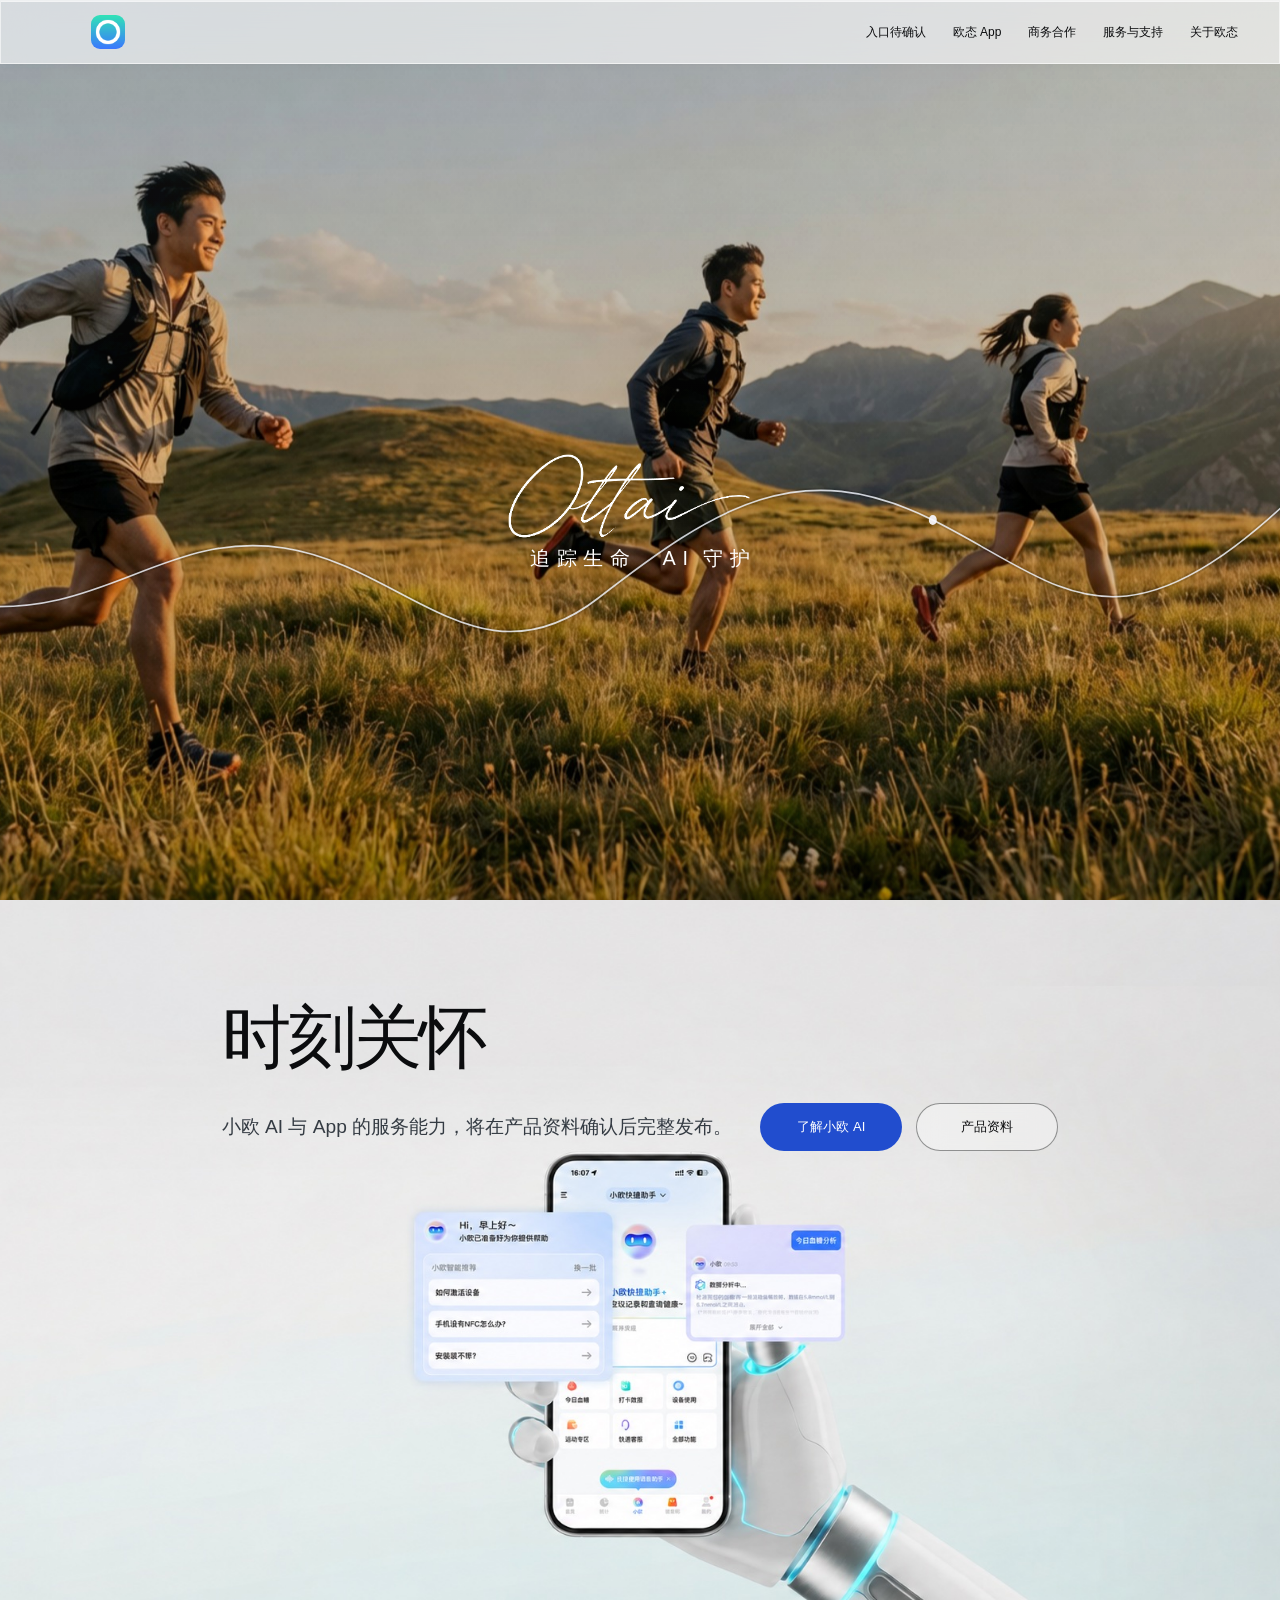
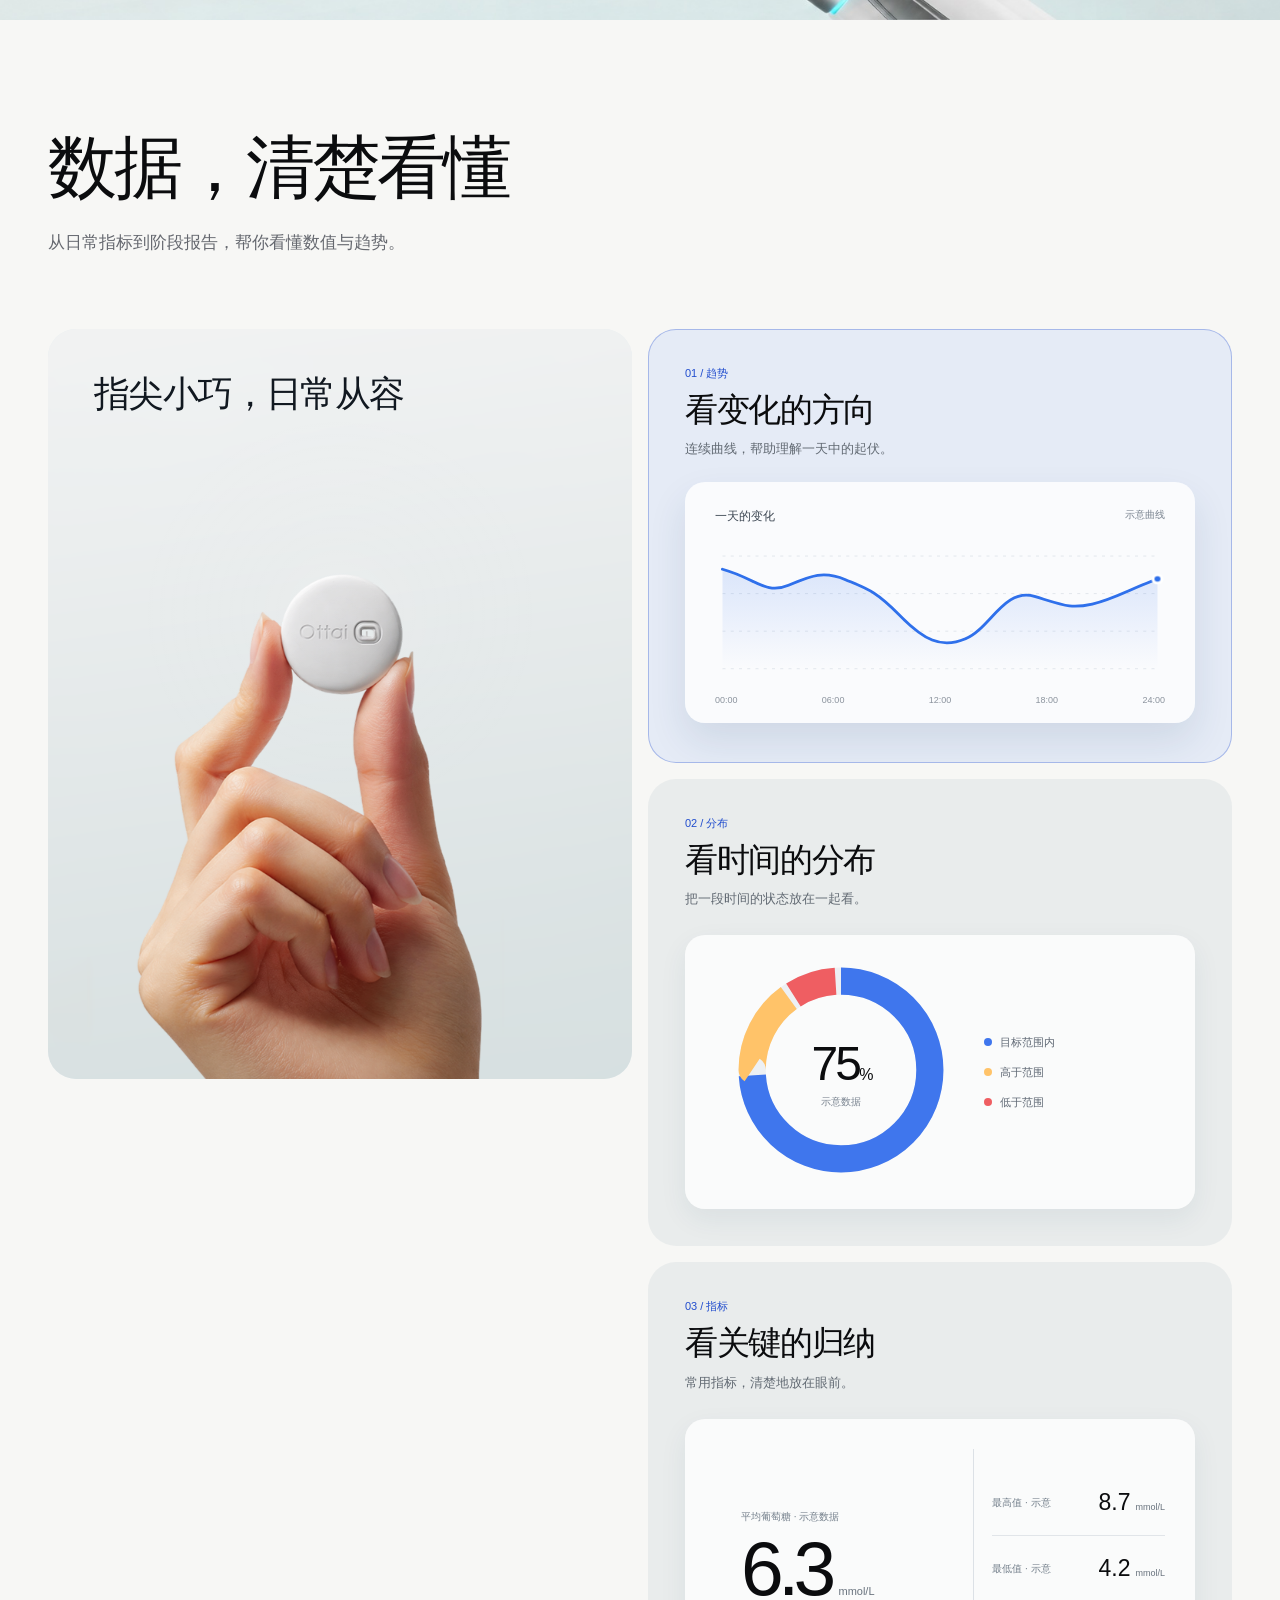
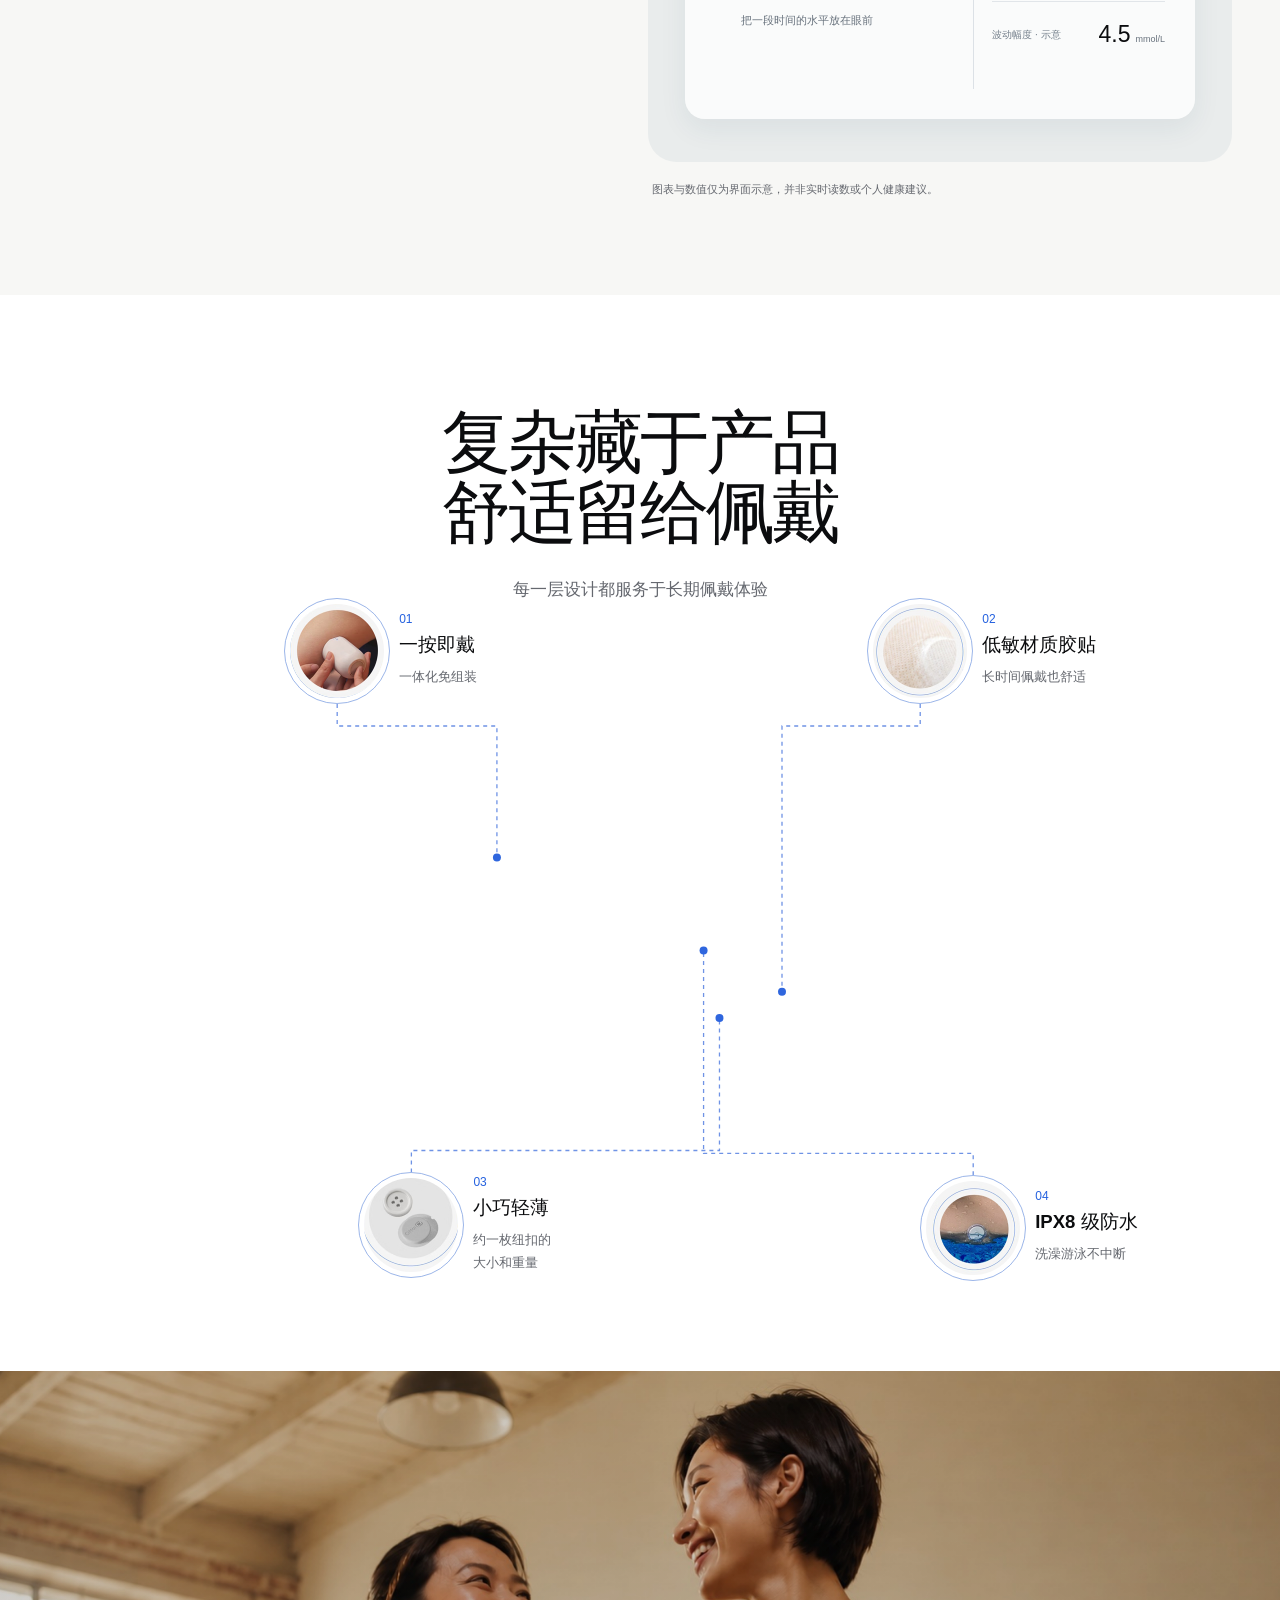
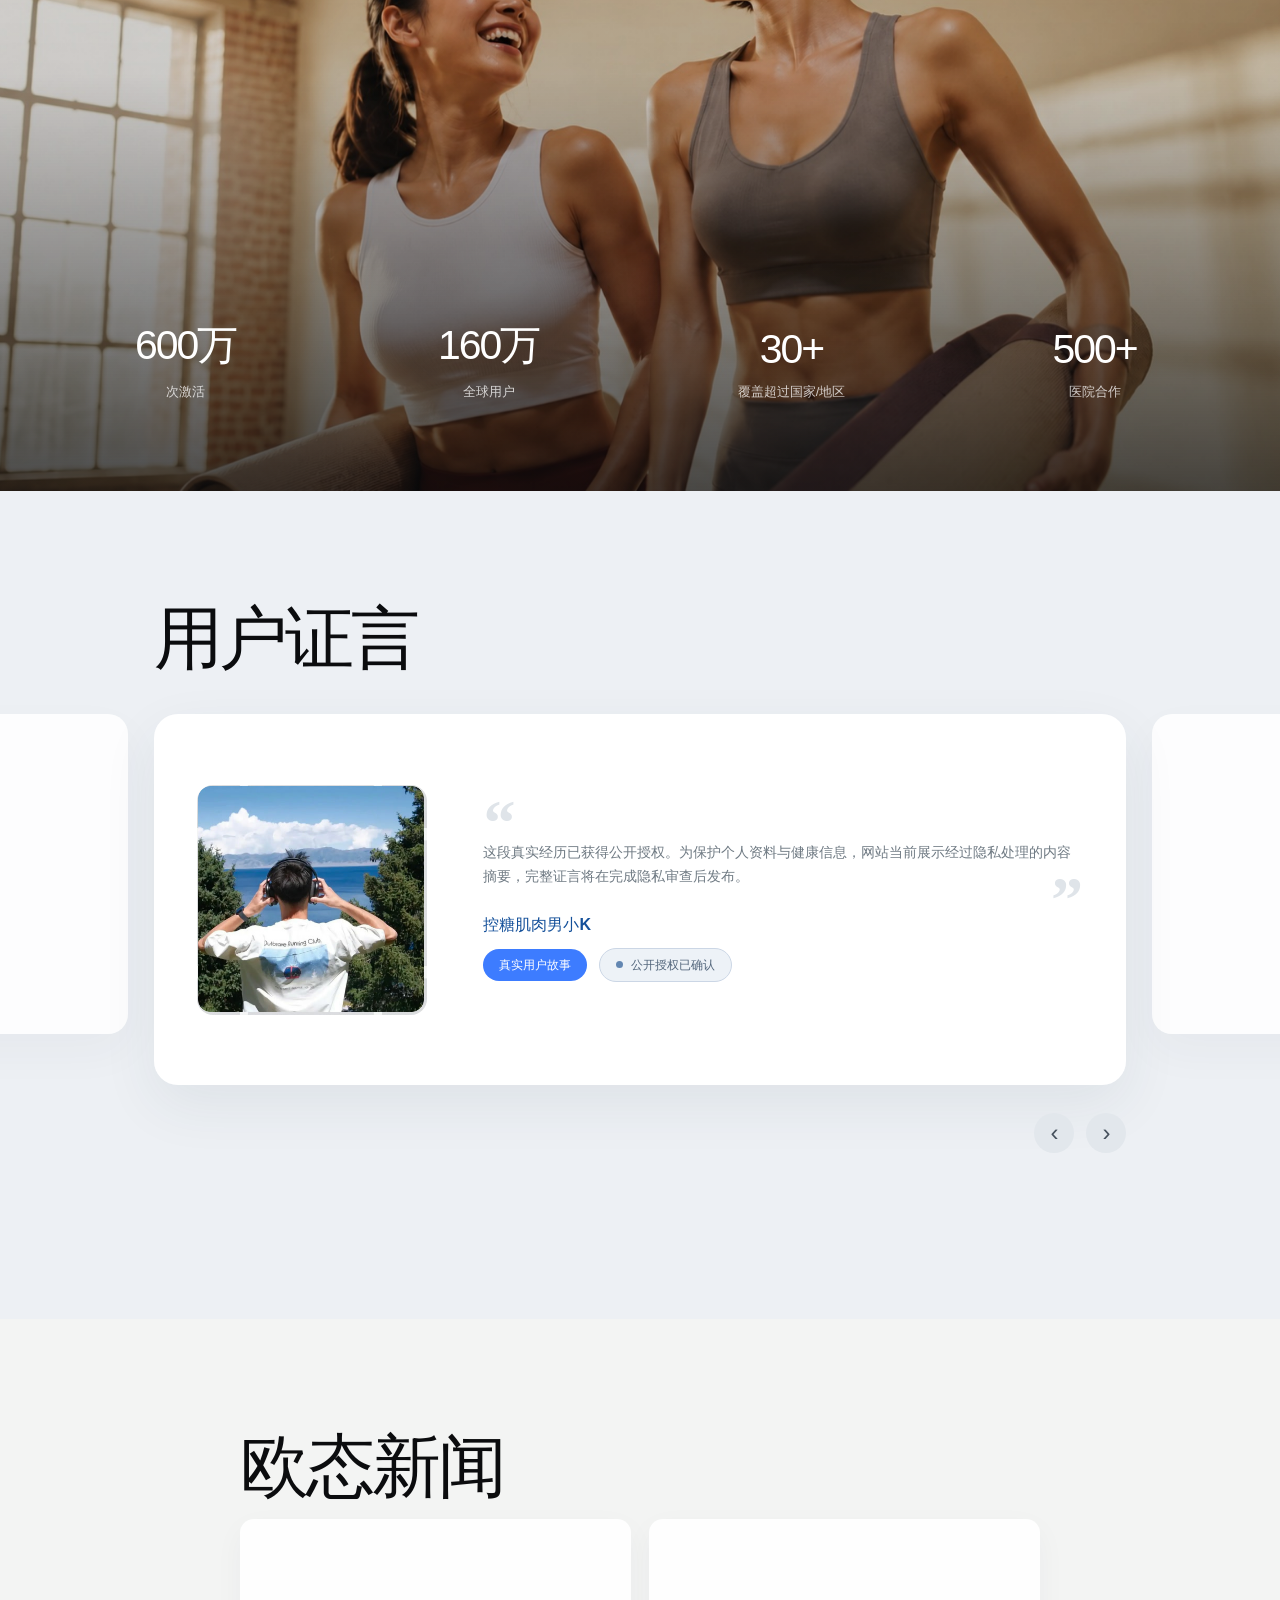
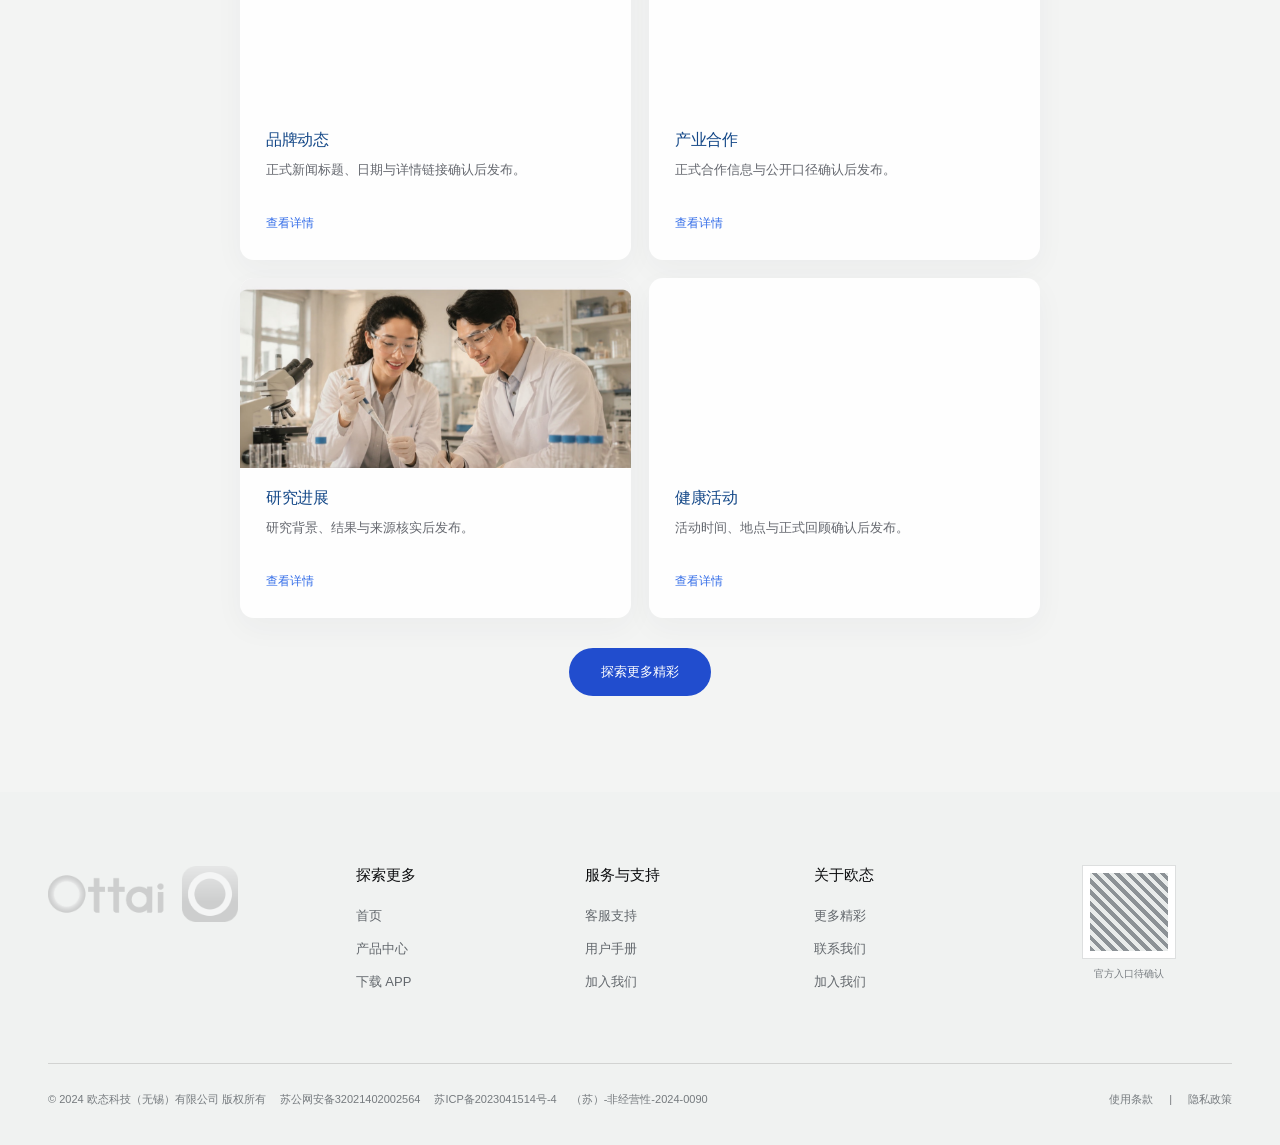
==== index.html @ 7dfa1b41 "Publish customer preview" ====
<!doctype html>
<html lang="zh-CN">
<head>
  <meta charset="UTF-8">
  <meta name="viewport" content="width=device-width, initial-scale=1">
  <meta name="description" content="欧态持续葡萄糖监测系统，让变化及时知道，让数据清楚看懂。">
  <meta name="robots" content="noindex,nofollow">
  <meta name="theme-color" content="#f7f7f5">
  <title>欧态 Ottai | 持续看见身体的变化</title>
  <link rel="icon" href="data:,">
  <link rel="preload" as="image" href="./assets/homepage-cover.jpg" fetchpriority="high">
  <link rel="preload" as="image" href="./assets/ottai-wordmark-reference.png">
  <link rel="stylesheet" href="./styles.css?v=20260924-10">
  <script src="./app.js?v=20260924-3" defer></script>
  <script src="./product-sequence.js?v=20260923-3" defer></script>
</head>
<body>
  <a class="skip-link" href="#main">跳到主要内容</a>
  <div class="top-sentinel" aria-hidden="true"></div>

  <header class="site-header" data-header>
    <a class="brand header-brand" href="#home" aria-label="欧态 Ottai 首页">
      <img class="header-logo header-logo-mark" src="./assets/ottai-logo-mark.jpg" alt="" width="1600" height="1600" decoding="async">
      <img class="header-logo header-logo-full" src="./assets/ottai-logo-full.png" alt="" width="1974" height="584" decoding="async">
    </a>
    <button class="menu-button" type="button" aria-label="菜单" aria-controls="navigation" aria-expanded="false">
      <span class="menu-icon" aria-hidden="true"><i></i><i></i></span><span>菜单</span>
    </button>
    <nav id="navigation" aria-label="主导航">
      <a href="#product">入口待确认</a><a href="#app">欧态 App</a><button type="button" data-pending="商务合作联系方式尚待欧态业务负责人确认。">商务合作</button>
      <button type="button" data-pending="服务与支持页面尚未纳入本次首页范围。">服务与支持</button><button type="button" data-pending="关于欧态页面尚未纳入本次首页范围。">关于欧态</button>
    </nav>
  </header>

  <main id="main">
    <section class="hero" id="home" aria-labelledby="hero-title" data-hero>
      <div class="hero-media">
        <img class="hero-photo hero-photo-base hero-depth-layer" src="./assets/homepage-cover.jpg" alt="三位跑者在山地草原奔跑" width="2250" height="1116" decoding="async" fetchpriority="high">
        <div class="hero-photo-shade" aria-hidden="true"></div>
        <svg class="hero-trend hero-depth-layer" viewBox="0 0 1600 900" preserveAspectRatio="none" aria-hidden="true">
          <path class="hero-trend-shadow" pathLength="1" d="M-40 605 C130 620 205 530 355 548 S600 690 748 598 S1000 454 1166 520 S1400 674 1650 470"></path>
          <path class="hero-trend-line" pathLength="1" d="M-40 605 C130 620 205 530 355 548 S600 690 748 598 S1000 454 1166 520 S1400 674 1650 470"></path>
          <circle class="hero-trend-point" cx="1166" cy="520" r="5"></circle>
        </svg>
      </div>
      <div class="hero-copy">
        <h1 class="hero-lockup" id="hero-title">
          <span class="hero-wordmark"><span class="hero-wordmark-reveal"><img src="./assets/ottai-wordmark-reference.png" alt="Ottai" width="500" height="180" decoding="sync"></span></span>
          <span class="hero-tagline"><span class="hero-tagline-reveal"><span class="hero-tagline-content"><span>追踪生命</span><span>AI</span><span>守护</span></span></span></span>
        </h1>
      </div>
    </section>

    <section class="care section" id="care" aria-labelledby="care-title">
      <div class="care-visual" aria-hidden="true"></div>
      <div class="page-shell care-content reveal">
        <h2 id="care-title">时刻关怀</h2>
        <div class="care-meta">
          <p>小欧 AI 与 App 的服务能力，将在产品资料确认后完整发布。</p>
          <div class="care-actions">
            <button class="button button-blue" type="button" data-pending="小欧 AI 的正式功能说明与入口尚待产品团队确认。">了解小欧 AI</button>
            <button class="button button-ghost" type="button" data-pending="正式产品资料与购买渠道尚待确认。">产品资料</button>
          </div>
        </div>
      </div>
    </section>

    <section class="report section" id="app" aria-labelledby="report-title">
      <div class="page-shell report-head reveal">
        <h2 id="report-title">数据，清楚看懂</h2><p>从日常指标到阶段报告，帮你看懂数值与趋势。</p>
      </div>
      <div class="page-shell report-layout" data-report>
        <div class="report-visual reveal">
          <div class="report-hand" role="img" aria-label="手持欧态 Sensor 的产品图片"></div>
          <h3 class="report-visual-title"><span>指尖小巧，</span><span>日常从容</span></h3>
        </div>
        <div class="report-content">
          <div class="report-cards" role="group" aria-label="选择查看的数据类型，方向键也可切换">
            <button class="report-card is-active reveal" type="button" data-report-card="0" aria-pressed="true">
              <span class="report-card-copy"><small>01 / 趋势</small><strong>看变化的方向</strong><span>连续曲线，帮助理解一天中的起伏。</span></span>
              <span class="report-card-art report-art-trend" aria-hidden="true">
                <span class="report-graph-label">一天的变化 <em>示意曲线</em></span>
                <svg viewBox="0 0 600 230" preserveAspectRatio="none" focusable="false">
                  <defs><linearGradient id="report-trend-fill" x1="0" y1="0" x2="0" y2="1"><stop stop-color="#4c83ee" stop-opacity=".18"/><stop offset="1" stop-color="#4c83ee" stop-opacity="0"/></linearGradient></defs>
                  <path class="report-graph-grid" d="M10 36H590 M10 90H590 M10 144H590 M10 198H590"/>
                  <path class="report-graph-area" d="M10 55 C54 68 67 92 98 78 S145 57 174 70 S214 86 246 121 S301 170 334 155 S386 81 426 94 S474 112 503 105 S556 82 590 69 V198H10Z"/>
                  <path class="report-graph-line" pathLength="1000" d="M10 55 C54 68 67 92 98 78 S145 57 174 70 S214 86 246 121 S301 170 334 155 S386 81 426 94 S474 112 503 105 S556 82 590 69"/>
                  <circle class="report-graph-point" cx="590" cy="69" r="6"/>
                </svg>
                <span class="report-graph-axis"><span>00:00</span><span>06:00</span><span>12:00</span><span>18:00</span><span>24:00</span></span>
              </span>
            </button>
            <button class="report-card reveal" type="button" data-report-card="1" aria-pressed="false">
              <span class="report-card-copy"><small>02 / 分布</small><strong>看时间的分布</strong><span>把一段时间的状态放在一起看。</span></span>
              <span class="report-card-art report-art-distribution" aria-hidden="true">
                <span class="report-ring-wrap">
                  <svg viewBox="0 0 220 220" focusable="false">
                    <circle class="report-ring-track" cx="110" cy="110" r="85"/>
                    <g transform="rotate(-90 110 110)">
                      <circle class="report-ring-blue" pathLength="100" cx="110" cy="110" r="85"/>
                      <circle class="report-ring-orange" pathLength="100" cx="110" cy="110" r="85"/>
                      <circle class="report-ring-red" pathLength="100" cx="110" cy="110" r="85"/>
                    </g>
                  </svg>
                  <span class="report-ring-center"><strong>75<small>%</small></strong><em>示意数据</em></span>
                </span>
                <span class="report-ring-legend"><span><i></i>目标范围内</span><span><i></i>高于范围</span><span><i></i>低于范围</span></span>
              </span>
            </button>
            <button class="report-card reveal" type="button" data-report-card="2" aria-pressed="false">
              <span class="report-card-copy"><small>03 / 指标</small><strong>看关键的归纳</strong><span>常用指标，清楚地放在眼前。</span></span>
              <span class="report-card-art report-art-metrics" aria-hidden="true">
                <span class="report-metric-main"><small>平均葡萄糖 · 示意数据</small><strong>6.3<em>mmol/L</em></strong><span>把一段时间的水平放在眼前</span></span>
                <span class="report-metric-grid"><span><small>最高值 · 示意</small><strong>8.7<em>mmol/L</em></strong></span><span><small>最低值 · 示意</small><strong>4.2<em>mmol/L</em></strong></span><span><small>波动幅度 · 示意</small><strong>4.5<em>mmol/L</em></strong></span></span>
              </span>
            </button>
          </div>
          <p class="report-disclaimer">图表与数值仅为界面示意，并非实时读数或个人健康建议。</p>
        </div>
      </div>
    </section>

    <section class="wear section" id="product" aria-labelledby="wear-title">
      <div class="page-shell wear-head reveal">
        <h2 id="wear-title">复杂藏于产品<br>舒适留给佩戴</h2><p>每一层设计都服务于长期佩戴体验</p>
      </div>
      <div class="product-sequence" data-product-sequence='{"count":40,"base":"./assets/product-sequence","version":"hd-v1"}'>
        <div class="page-shell product-stage">
          <div class="product-board">
            <div class="product-visual">
              <picture class="product-space">
                <source media="(max-width: 560px)" srcset="./assets/product-exploded-mobile.webp" width="1000" height="1200">
                <img src="./assets/product-exploded-desktop.webp" width="1920" height="1080" alt="欧态产品展开图，展示外壳、Sensor 与贴片，以及底盖内部结构" loading="lazy" decoding="async">
              </picture>
              <canvas aria-hidden="true"></canvas>
            </div>
<svg class="product-leaders" viewBox="0 0 1200 760" aria-hidden="true"><path d="M350 116 V180 L430 270 M950 116 V200 H800 V426 M460 638 V597 H790 V490 M1020 638 V590 H825 V475"/><circle cx="430" cy="270" r="4"/><circle cx="800" cy="426" r="4"/><circle cx="790" cy="490" r="4"/><circle cx="825" cy="475" r="4"/></svg>
<div class="product-info-tabs" role="group" aria-label="选择产品说明"><button type="button" aria-pressed="true" aria-label="一按即戴" data-info="0">1</button><button type="button" aria-pressed="false" aria-label="低敏材质胶贴" data-info="1">2</button><button type="button" aria-pressed="false" aria-label="小巧轻薄" data-info="2">3</button><button type="button" aria-pressed="false" aria-label="防水" data-info="3">4</button></div>
<article class="product-info one selected"><div class="detail apply" role="img" aria-label="参考截图中的佩戴操作图"></div><div><span class="num">01</span><h2>一按即戴</h2><p>一体化免组装</p></div></article>
<article class="product-info two"><div class="detail patch" role="img" aria-label="参考截图中的胶贴特写"></div><div><span class="num">02</span><h2>低敏材质胶贴</h2><p>长时间佩戴也舒适</p></div></article>
<article class="product-info three"><div class="detail small" role="img" aria-label="参考截图中的纽扣与 Sensor 对比"></div><div><span class="num">03</span><h2>小巧轻薄</h2><p>约一枚纽扣的<br>大小和重量</p></div></article>
<article class="product-info four"><div class="detail water" role="img" aria-label="参考截图中的佩戴防水示意"></div><div><span class="num">04</span><h2>IPX8 级防水</h2><p>洗澡游泳不中断</p></div></article>
          </div>
        </div>
      </div>
    </section>

    <section class="brand-story" id="about" aria-labelledby="brand-story-title">
      <img class="brand-story-photo" src="./assets/brand-story-clean.jpg" alt="两位运动者在室内训练后交流" width="1738" height="905" loading="lazy" decoding="async">
      <div class="brand-story-shade" aria-hidden="true"></div>
      <h2 class="brand-story-title" id="brand-story-title">
        <img src="./assets/brand-story-handwriting.png" alt="让健康，平等地属于每一个人" width="1926" height="816" loading="lazy" decoding="async">
      </h2>
      <div class="page-shell brand-story-content reveal">
        <dl class="brand-metrics" aria-label="品牌数据">
          <div><dt>次激活</dt><dd>600万</dd></div>
          <div><dt>全球用户</dt><dd>160万</dd></div>
          <div><dt>覆盖超过国家/地区</dt><dd>30+</dd></div>
          <div><dt>医院合作</dt><dd>500+</dd></div>
        </dl>
      </div>
    </section>

    <section class="testimonials" id="stories" aria-labelledby="stories-title">
      <div class="testimonial-heading">
        <h2 class="section-title reveal" id="stories-title">用户证言</h2>
      </div>
      <div class="testimonial-viewport" role="region" aria-roledescription="carousel" aria-label="用户证言" tabindex="0" data-testimonials>
        <div class="testimonial-track reveal">
          <article class="testimonial-card is-active" aria-label="用户证言 1 / 3" aria-hidden="false">
            <div class="testimonial-portrait">
              <img src="./assets/testimonial-runner.jpeg" alt="一位用户面向湖泊佩戴耳机的背影" width="440" height="440" loading="lazy" decoding="async">
            </div>
            <blockquote>
              <span class="testimonial-quote-mark" aria-hidden="true">“</span>
              <p>这段真实经历已获得公开授权。为保护个人资料与健康信息，网站当前展示经过隐私处理的内容摘要，完整证言将在完成隐私审查后发布。</p>
              <span class="testimonial-quote-mark testimonial-quote-mark-end" aria-hidden="true">”</span>
              <footer>
                <strong>控糖肌肉男小K</strong>
                <span>真实用户故事</span>
                <span class="testimonial-status">公开授权已确认</span>
              </footer>
            </blockquote>
          </article>
          <article class="testimonial-card" aria-label="用户证言 2 / 3" aria-hidden="true">
            <div class="testimonial-portrait">
              <img src="./assets/testimonial-outdoor-running.jpeg" alt="一位跑步者在公园小径旁整理跑鞋" width="1254" height="1254" loading="lazy" decoding="async">
            </div>
            <blockquote>
              <span class="testimonial-quote-mark" aria-hidden="true">“</span>
              <div class="testimonial-copy">
                <p>我一直喜欢跑步，但开始关注血糖以后，反而有段时间不太敢跑。最难受的不是累，而是不知道跑到一半身体会有什么变化。</p>
                <p>我试着记录每次出发前后的状态，也会留意跑了多久、配速多快、当天吃过什么。有几次计划得不好，我就停下来休息，没有硬撑。</p>
                <p>这些记录没有让我每次都跑得完美，却让我越来越了解自己的节奏。现在出门前，我知道该准备什么，也知道什么时候应该慢一点。</p>
              </div>
              <span class="testimonial-quote-mark testimonial-quote-mark-end" aria-hidden="true">”</span>
              <footer>
                <strong>户外跑步用户</strong>
                <span>跑步爱好者</span>
                <span>运动观察</span>
              </footer>
            </blockquote>
          </article>
          <article class="testimonial-card" aria-label="用户证言 3 / 3" aria-hidden="true">
            <div class="testimonial-portrait">
              <img src="./assets/testimonial-daily-routine.jpeg" alt="一位用户傍晚在社区花园中散步" width="1254" height="1254" loading="lazy" decoding="async">
            </div>
            <blockquote>
              <span class="testimonial-quote-mark" aria-hidden="true">“</span>
              <div class="testimonial-copy">
                <p>刚开始关注血糖时，我很容易被某一个数字影响。高一点就紧张，低一点又担心，总觉得自己一天做得好不好，全写在那一个数字上。</p>
                <p>记录久了以后，我开始注意数字前面发生的事：昨晚几点睡、这一餐吃了什么、饭后有没有出门走走。有时候原因很明显，有时候也找不到，这都很正常。</p>
                <p>现在我更愿意看一段时间里的变化。数字还是重要，但它不再像一张成绩单，只是提醒我今天可以早点睡，或者晚饭后再走一会儿。</p>
              </div>
              <span class="testimonial-quote-mark testimonial-quote-mark-end" aria-hidden="true">”</span>
              <footer>
                <strong>长期管理用户</strong>
                <span>生活记录</span>
                <span>规律管理</span>
              </footer>
            </blockquote>
          </article>
        </div>
        <div class="testimonial-controls" aria-label="用户证言切换">
          <button type="button" aria-label="上一条用户证言" data-testimonial-prev>‹</button>
          <button type="button" aria-label="下一条用户证言" data-testimonial-next>›</button>
        </div>
        <p class="sr-only" aria-live="polite" data-testimonial-status>正在显示第 1 条，共 3 条</p>
      </div>
    </section>

    <section class="news section" id="news" aria-labelledby="news-title">
      <div class="page-shell">
        <div class="news-heading reveal">
          <h2 id="news-title">欧态新闻</h2>
        </div>
        <div class="news-grid">
          <article class="news-card reveal">
            <img src="./assets/news-anniversary.jpeg" alt="欧态品牌活动视觉" width="1180" height="570" loading="lazy" decoding="async">
            <div><h3>品牌动态</h3><p>正式新闻标题、日期与详情链接确认后发布。</p><button type="button" data-pending="该新闻内容尚待欧态团队确认。">查看详情</button></div>
          </article>
          <article class="news-card reveal">
            <img src="./assets/news-partnership.jpeg" alt="产业合作展会场景" width="1180" height="570" loading="lazy" decoding="async">
            <div><h3>产业合作</h3><p>正式合作信息与公开口径确认后发布。</p><button type="button" data-pending="该合作内容尚待欧态团队确认。">查看详情</button></div>
          </article>
          <article class="news-card reveal">
            <img src="./assets/news-research.jpeg" alt="实验室研究场景" width="1180" height="570" loading="lazy" decoding="async">
            <div><h3>研究进展</h3><p>研究背景、结果与来源核实后发布。</p><button type="button" data-pending="该研究内容尚待欧态团队确认。">查看详情</button></div>
          </article>
          <article class="news-card reveal">
            <img src="./assets/news-running.jpeg" alt="健康跑活动合影" width="1180" height="570" loading="lazy" decoding="async">
            <div><h3>健康活动</h3><p>活动时间、地点与正式回顾确认后发布。</p><button type="button" data-pending="该活动内容尚待欧态团队确认。">查看详情</button></div>
          </article>
        </div>
        <button class="button button-blue news-more reveal" type="button" data-pending="新闻列表页尚待确认。">探索更多精彩</button>
      </div>
    </section>

  </main>

  <footer class="site-footer">
    <div class="page-shell footer-shell reveal">
      <a class="footer-logo" href="#home" aria-label="返回欧态首页">
        <img src="./assets/ottai-logo-full.png" alt="欧态 Ottai" width="1974" height="584" loading="lazy" decoding="async">
      </a>
      <nav class="footer-links" aria-label="页脚导航">
        <div><h3>探索更多</h3><a href="#home">首页</a><a href="#product">产品中心</a><button type="button" data-pending="欧态 App 下载入口尚待确认。">下载 APP</button></div>
        <div><h3>服务与支持</h3><button type="button" data-pending="客服支持入口尚待确认。">客服支持</button><button type="button" data-pending="用户手册入口尚待确认。">用户手册</button><button type="button" data-pending="招聘与加入我们入口尚待确认。">加入我们</button></div>
        <div><h3>关于欧态</h3><a href="#news">更多精彩</a><button type="button" data-pending="有效联系方式尚待确认。">联系我们</button><button type="button" data-pending="招聘与加入我们入口尚待确认。">加入我们</button></div>
      </nav>
      <button class="footer-qr" type="button" data-pending="官方二维码与跳转目标尚待确认。" aria-label="官方二维码待确认"><span aria-hidden="true"></span><small>官方入口待确认</small></button>
      <div class="footer-bottom">
        <div class="footer-records">
          <span>© 2024 欧态科技（无锡）有限公司 版权所有</span>
          <span>苏公网安备32021402002564</span>
          <span>苏ICP备2023041514号-4</span>
          <span>（苏）-非经营性-2024-0090</span>
        </div>
        <div class="footer-policies">
          <button type="button" data-pending="正式使用条款尚待确认。">使用条款</button>
          <span aria-hidden="true">|</span>
          <button type="button" data-pending="正式隐私政策尚待确认。">隐私政策</button>
        </div>
      </div>
    </div>
  </footer>

  <dialog id="pending-dialog" aria-labelledby="dialog-title"><h2 id="dialog-title">入口待确认</h2><p id="dialog-message"></p><form method="dialog"><button class="button button-blue">知道了</button></form></dialog>
</body>
</html>
---- styles.css ----
:root {
  --blue: #214dce;
  --blue-hover: #183ca6;
  --ink: #0b0c0e;
  --muted: #65686f;
  --line: rgba(11, 12, 14, .13);
  --paper: #f7f7f5;
  --panel: #ecece9;
  --panel-2: #e3e4e0;
  --glass: rgba(255, 255, 255, .62);
  --glass-strong: rgba(255, 255, 255, .82);
  --page: 1360px;
  --section-space-start: 112px;
  --section-space-end: 96px;
  --ease: cubic-bezier(.33, 0, .2, 1);
  color-scheme: light;
  font-family: -apple-system, BlinkMacSystemFont, "SF Pro Display", "PingFang SC", "Microsoft YaHei", Arial, sans-serif;
  color: var(--ink);
  background: var(--paper);
  font-synthesis: none;
}

* { box-sizing: border-box; }
html { scroll-behavior: smooth; scroll-padding-top: 88px; }
body { min-width: 320px; margin: 0; overflow-x: hidden; background: var(--paper); }
body, button { font: inherit; }
button, a { -webkit-tap-highlight-color: transparent; }
button { color: inherit; cursor: pointer; }
a { color: inherit; text-decoration: none; }
h1, h2, h3, p, dl, dd, ol { margin: 0; }
h1, h2, h3 { font-weight: 400; letter-spacing: -.045em; }
p { color: var(--muted); font-size: 17px; line-height: 1.65; }
:focus-visible { outline: 2px solid var(--blue); outline-offset: 4px; }
.sr-only { position: absolute !important; width: 1px !important; height: 1px !important; overflow: hidden !important; clip: rect(0, 0, 0, 0) !important; clip-path: inset(50%) !important; white-space: nowrap !important; }

.skip-link { position: fixed; top: -80px; left: 20px; z-index: 100; padding: 11px 16px; border-radius: 999px; color: white; background: var(--ink); }
.skip-link:focus { top: 12px; }
.top-sentinel { position: absolute; top: 0; width: 1px; height: 2px; pointer-events: none; }
.page-shell { width: min(var(--page), calc(100% - 96px)); margin-inline: auto; }
.section { position: relative; padding: var(--section-space-start) 0 var(--section-space-end); }
.kicker { color: inherit; font-size: 12px; font-weight: 520; letter-spacing: .02em; }

/* Navigation: a full-bleed top bar at rest, then a floating capsule after scroll. */
.site-header {
  position: fixed;
  top: 0;
  left: 50%;
  z-index: 30;
  width: 100%;
  height: 64px;
  display: grid;
  grid-template-columns: auto 1fr;
  align-items: center;
  gap: 24px;
  padding: 0 clamp(24px, 3.2vw, 56px);
  border: 1px solid rgba(255, 255, 255, .58);
  border-radius: 0;
  background: var(--glass);
  box-shadow: 0 1px 0 rgba(255,255,255,.7) inset, 0 2px 8px rgba(14,22,36,.03);
  -webkit-backdrop-filter: blur(20px) saturate(130%);
  backdrop-filter: blur(20px) saturate(130%);
  transform: translateX(-50%);
  transition: top 420ms var(--ease), width 420ms var(--ease), height 420ms var(--ease), padding 420ms var(--ease), border-radius 420ms var(--ease), background 420ms var(--ease), box-shadow 420ms var(--ease);
}
.site-header.is-scrolled {
  top: 10px;
  width: min(1380px, calc(100% - 48px));
  height: 56px;
  padding: 0 18px 0 24px;
  border-color: transparent;
  border-radius: 999px;
  background:
    linear-gradient(135deg, rgba(255, 255, 255, .46), rgba(255, 255, 255, .18)),
    rgba(225, 234, 240, .32);
  -webkit-backdrop-filter: blur(24px) saturate(160%) contrast(1.02);
  backdrop-filter: blur(24px) saturate(160%) contrast(1.02);
  box-shadow:
    0 14px 36px rgba(14, 22, 36, .1),
    0 2px 8px rgba(14, 22, 36, .04);
}
.site-header nav { justify-self: end; display: flex; align-items: center; gap: clamp(20px, 2.1vw, 34px); white-space: nowrap; }
.site-header nav a, .site-header nav button { position: relative; border: 0; padding: 20px 0; background: transparent; color: var(--ink); font-size: 12px; line-height: 1; }
.site-header nav a::after, .site-header nav button::after { content: ""; position: absolute; right: 0; bottom: 14px; left: 0; height: 1px; background: currentColor; transform: scaleX(0); transform-origin: right; transition: transform 240ms var(--ease); }
.site-header nav a:hover::after, .site-header nav button:hover::after { transform: scaleX(1); transform-origin: left; }
.brand { justify-self: start; display: inline-flex; align-items: baseline; gap: 6px; white-space: nowrap; }
.brand span { font-size: 20px; font-weight: 720; letter-spacing: -.075em; }
.brand small { font-size: 11px; font-weight: 650; letter-spacing: -.02em; }
.header-brand { position: relative; width: 132px; height: 40px; display: grid; place-items: center; overflow: hidden; }
.header-logo { position: absolute; display: block; object-fit: contain; transition: opacity 360ms var(--ease), transform 440ms var(--ease); }
.header-logo-mark { width: 34px; height: 34px; border-radius: 9px; opacity: 0; transform: translateY(8px) scale(.78); }
.header-logo-full { width: 124px; height: 38px; opacity: 1; transform: translateY(0) scale(1); }
.site-header.is-past-hero .header-logo-mark { opacity: 1; transform: translateY(0) scale(1); }
.site-header.is-past-hero .header-logo-full { opacity: 0; transform: translateY(-8px) scale(.88); }
.menu-button { justify-self: end; display: none; min-width: 44px; min-height: 44px; align-items: center; justify-content: flex-end; gap: 9px; border: 0; padding: 0; background: transparent; font-size: 12px; }
.menu-icon { width: 18px; display: grid; gap: 5px; }
.menu-icon i { display: block; height: 1px; background: currentColor; transition: transform 240ms var(--ease); }
.menu-button[aria-expanded="true"] .menu-icon i:first-child { transform: translateY(3px) rotate(45deg); }
.menu-button[aria-expanded="true"] .menu-icon i:last-child { transform: translateY(-3px) rotate(-45deg); }

/* Running hero: keep the photograph sharp and let typography carry the motion. */
.hero {
  --hero-tilt-x: 0deg;
  --hero-tilt-y: 0deg;
  --hero-shift-x: 0px;
  --hero-shift-y: 0px;
  position: relative;
  isolation: isolate;
  width: 100%;
  min-height: 100dvh;
  display: flex;
  align-items: flex-start;
  overflow: hidden;
  background: #aeb4b0;
}
.hero-media { position: absolute; inset: 0; overflow: hidden; background: #aeb4b0; }
.hero-photo { position: absolute; inset: 0; width: 100%; height: 100%; display: block; object-fit: cover; object-position: center; pointer-events: none; user-select: none; }
.hero-depth-layer { will-change: translate; }
.hero-photo-base { z-index: 0; transform: scale(1.015); filter: contrast(1.035) saturate(1.025); }
.hero-photo-shade {
  position: absolute;
  inset: 0;
  z-index: 1;
  background: linear-gradient(180deg, rgba(244,245,241,.08) 0%, transparent 50%, rgba(8,10,12,.16) 100%);
  pointer-events: none;
}
.hero-trend { position: absolute; inset: 0; z-index: 2; width: 100%; height: 100%; overflow: visible; pointer-events: none; }
.hero-trend-shadow, .hero-trend-line { fill: none; stroke-linecap: round; stroke-linejoin: round; vector-effect: non-scaling-stroke; }
.hero-trend-shadow { stroke: rgba(11,12,14,.12); stroke-width: 5; }
.hero-trend-line { stroke: rgba(245,248,255,.82); stroke-width: 1.6; stroke-dasharray: 1; stroke-dashoffset: 1; }
.hero-trend-point { fill: #f7f9ff; opacity: 0; transform-box: fill-box; transform-origin: center; }
.hero-copy { position: absolute; inset: 0; z-index: 3; display: grid; place-items: center; padding: 8% 24px 0; color: white; text-align: center; pointer-events: none; }
.hero-lockup { display: grid; justify-items: center; margin: 0; color: white; filter: drop-shadow(0 3px 18px rgba(8, 10, 12, .22)); }
.hero-wordmark {
  display: block;
  width: clamp(300px, 22vw, 420px);
  overflow: hidden;
  line-height: 0;
}
.hero-wordmark-reveal { display: block; }
.hero-wordmark img { width: 100%; height: auto; display: block; }
.hero-tagline { display: block; margin-top: 8px; overflow: hidden; font-size: clamp(16px, 1.55vw, 25px); font-weight: 300; line-height: 1; letter-spacing: .34em; white-space: nowrap; }
.hero-tagline-reveal { display: block; }
.hero-tagline-content { display: flex; align-items: center; justify-content: center; gap: clamp(18px, 2vw, 34px); padding-left: .34em; }
.hero-tagline-content > span:last-child { margin-left: -.85em; }

@media (prefers-reduced-motion: no-preference) {
  .hero-wordmark-reveal { transform: translateX(-101%); animation: hero-reveal-shell 1600ms 120ms cubic-bezier(.76, 0, .24, 1) forwards; }
  .hero-wordmark img { transform: translateX(101%); animation: hero-reveal-content 1600ms 120ms cubic-bezier(.76, 0, .24, 1) forwards; }
  .hero-tagline-reveal { opacity: 0; clip-path: inset(0 100% 0 0); animation: hero-tagline-reveal 1800ms 500ms cubic-bezier(.65, 0, .2, 1) forwards; }
  .hero-trend-line { animation: hero-trend-draw 1350ms 480ms var(--ease) forwards; }
  .hero-trend-point { animation: hero-point-in 480ms 1640ms var(--ease) forwards; }
}

@supports (animation-timeline: scroll()) {
  @media (prefers-reduced-motion: no-preference) {
    .hero-photo-base { animation: hero-image-scroll linear both; animation-timeline: scroll(root block); animation-range: 0% 15%; }
    .hero-trend { animation: hero-data-scroll linear both; animation-timeline: scroll(root block); animation-range: 0% 15%; }
  }
}

.button { min-height: 48px; display: inline-flex; align-items: center; justify-content: center; min-width: 142px; padding: 0 24px; border: 1px solid transparent; border-radius: 999px; white-space: nowrap; font-size: 13px; line-height: 1; transition: transform 220ms var(--ease), background 220ms var(--ease), border-color 220ms var(--ease); }
.button:hover { transform: translateY(-1px); }
.button:active { transform: scale(.98); }
.button-blue { color: #fff; background: var(--blue); }
.button-blue:hover { background: var(--blue-hover); }
.button-ghost { border-color: rgba(11,12,14,.42); color: var(--ink); background: rgba(255,255,255,.36); backdrop-filter: blur(14px); }
.button-ghost:hover { border-color: var(--ink); background: rgba(255,255,255,.72); }

.care {
  min-height: clamp(720px, 52vw, 900px);
  display: grid;
  align-items: start;
  overflow: hidden;
  padding: 0;
  background: #eef2f3;
}
.care-visual { position: absolute; inset: 0; background: url('./assets/ai-care-clean.jpg') center / cover no-repeat; }
.care-content { position: relative; z-index: 1; width: fit-content; max-width: calc(100% - 96px); padding-top: clamp(78px, 8vw, 132px); }
.care-content h2 { color: #0f4a91; font-size: clamp(42px, 4.2vw, 68px); font-weight: 600; line-height: 1; letter-spacing: -.05em; }
.care-meta { width: fit-content; max-width: 100%; display: flex; align-items: center; gap: 28px; margin: 30px 0 0; text-align: left; }
.care-content p { max-width: 580px; color: #343b43; font-size: clamp(17px, 1.5vw, 22px); }
.care-actions { display: flex; flex: 0 0 auto; gap: 14px; }

.report { background: var(--paper); }
.report-head { max-width: 820px; margin-left: max(48px, calc((100% - var(--page)) / 2)); }
.report-head h2 { font-size: clamp(48px, 5.4vw, 78px); line-height: 1.02; }
.report-head p { max-width: 520px; margin-top: 26px; }
.report-layout { display: grid; grid-template-columns: minmax(0, 1fr) minmax(0, 1fr); align-items: start; gap: 16px; margin-top: 72px; }
.report-visual { --report-tilt-x: 0deg; --report-tilt-y: 0deg; --report-shift-x: 0px; --report-shift-y: 0px; --report-glow-x: 50%; --report-glow-y: 38%; position: sticky; top: 84px; min-height: 750px; border-radius: 28px; overflow: hidden; background: #e8f0f3; perspective: 1000px; }
.report-visual::after { content: ""; position: absolute; inset: 0; z-index: 1; background: radial-gradient(circle at var(--report-glow-x) var(--report-glow-y), rgba(255,255,255,.28), rgba(255,255,255,0) 36%); opacity: .24; pointer-events: none; transition: opacity 420ms var(--ease); }
.report-visual.is-parallax-active::after { opacity: .72; }
.report-hand { position: absolute; z-index: 0; inset: 0; background: url('./assets/CGM_handholding.png') center / cover no-repeat; transform: perspective(1000px) rotateX(var(--report-tilt-x)) rotateY(var(--report-tilt-y)) translate3d(var(--report-shift-x), var(--report-shift-y), 0) scale(1.025); transform-origin: center; transition: transform 520ms cubic-bezier(.22,1,.36,1); will-change: transform; }
.report-visual.is-parallax-active .report-hand { transition-duration: 120ms; }
.report-visual-title { position: absolute; z-index: 2; top: 44px; left: 46px; margin: 0; color: #111820; font-size: 36px; font-weight: 600; line-height: 1.15; letter-spacing: -.045em; pointer-events: none; white-space: nowrap; }
.report-visual-title span { display: inline; }
.report-content { min-width: 0; }
.report-cards { display: grid; gap: 16px; }
.report-card { position: relative; width: 100%; min-height: 420px; display: grid; grid-template-rows: auto 1fr; align-items: start; gap: 26px; overflow: hidden; padding: 36px; border: 1px solid transparent; border-radius: 28px; background: #e9ecec; text-align: left; transition: opacity 600ms var(--ease), transform 600ms var(--ease), background 260ms var(--ease), border-color 260ms var(--ease), box-shadow 260ms var(--ease); }
.report-card:nth-child(2) { min-height: 440px; }
.report-card:nth-child(3) { min-height: 500px; }
.report-card:nth-child(2) { transition-delay: 80ms; }
.report-card:nth-child(3) { transition-delay: 160ms; }
.report-card:hover { box-shadow: 0 14px 32px rgba(24,42,68,.08); transform: translateY(-3px); }
.report-card.is-active { border-color: rgba(33,77,206,.32); background: #e5ebf6; }
.report-card-copy { min-width: 0; display: grid; gap: 10px; align-content: start; padding-right: 34px; }
.report-card-copy small { color: var(--blue); font-size: 11px; }
.report-card-copy strong { font-size: clamp(28px, 2.6vw, 38px); font-weight: 430; letter-spacing: -.04em; line-height: 1.15; }
.report-card-copy > span { max-width: 260px; color: #626a73; font-size: 13px; line-height: 1.55; }
.report-card-art { position: relative; min-height: 230px; width: 100%; display: block; overflow: hidden; border-radius: 20px; background: rgba(255,255,255,.8); box-shadow: 0 10px 28px rgba(31,66,100,.07); transition: transform 380ms var(--ease), box-shadow 380ms var(--ease); }
.report-card.is-active .report-card-art { transform: translateY(-3px); box-shadow: 0 18px 38px rgba(31,66,100,.11); }
.report-art-trend { padding: 26px 30px 18px; }
.report-graph-label { display: flex; justify-content: space-between; color: #3c4652; font-size: 12px; }
.report-graph-label em, .report-ring-center em { color: #7a8490; font-size: 10px; font-style: normal; }
.report-art-trend svg { width: 100%; height: 160px; margin-top: 6px; overflow: visible; }
.report-graph-grid { fill: none; stroke: #d8dee5; stroke-width: 1; stroke-dasharray: 4 7; }
.report-graph-area { fill: url('#report-trend-fill'); }
.report-graph-line { fill: none; stroke: #2f70eb; stroke-width: 4; stroke-linecap: round; stroke-linejoin: round; stroke-dasharray: 1000; stroke-dashoffset: 0; }
.report-graph-point { fill: #2f70eb; stroke: white; stroke-width: 4; opacity: 1; transform-box: fill-box; transform-origin: center; }
.report-graph-axis { display: flex; justify-content: space-between; color: #8b939d; font-size: 9px; }
.report-art-distribution { min-height: 260px; display: grid; grid-template-columns: minmax(190px, 1fr) minmax(120px, .72fr); align-items: center; gap: 18px; padding: 20px 30px; }
.report-ring-wrap { position: relative; width: min(230px, 100%); aspect-ratio: 1; justify-self: center; }
.report-card:not(.is-visible) .report-ring-wrap { opacity: 0; transform: translateX(-72px) scale(.94); }
.report-card:not(.is-visible) .report-ring-wrap svg { transform: rotate(-240deg); }
.report-card:not(.is-visible) .report-ring-center { opacity: 0; transform: translateY(14px); }
.report-card.is-visible .report-ring-wrap { animation: report-ring-roll-in 880ms 160ms cubic-bezier(.16, .88, .28, 1.08) both; }
.report-card.is-visible .report-ring-wrap svg { animation: report-ring-spin-in 880ms 160ms cubic-bezier(.16, .88, .28, 1.08) both; }
.report-card.is-visible .report-ring-center { animation: report-ring-center-in 420ms 720ms var(--ease) both; }
.report-ring-wrap svg { width: 100%; height: 100%; overflow: visible; transform-origin: center; }
.report-ring-track, .report-ring-blue, .report-ring-orange, .report-ring-red { fill: none; stroke-width: 26; }
.report-ring-track { stroke: #edf0f3; }
.report-ring-blue { stroke: #3f76ed; stroke-dasharray: 74 26; }
.report-ring-orange { stroke: #ffc369; stroke-dasharray: 15 85; stroke-dashoffset: -75; }
.report-ring-red { stroke: #ef5e62; stroke-dasharray: 8 92; stroke-dashoffset: -91; }
.report-ring-center { position: absolute; inset: 0; display: grid; place-content: center; justify-items: center; gap: 4px; }
.report-ring-center strong { font-size: 48px; font-weight: 390; letter-spacing: -.06em; }
.report-ring-center strong small { font-size: 16px; font-weight: 450; }
.report-ring-legend { display: grid; gap: 15px; color: #5f6874; font-size: 11px; }
.report-ring-legend span { display: flex; align-items: center; gap: 8px; }
.report-card:not(.is-visible) .report-ring-legend span { opacity: 0; transform: translateX(-12px); }
.report-card.is-visible .report-ring-legend span { animation: report-ring-legend-in 360ms var(--ease) both; }
.report-card.is-visible .report-ring-legend span:nth-child(1) { animation-delay: 640ms; }
.report-card.is-visible .report-ring-legend span:nth-child(2) { animation-delay: 720ms; }
.report-card.is-visible .report-ring-legend span:nth-child(3) { animation-delay: 800ms; }
.report-ring-legend i { width: 8px; height: 8px; border-radius: 50%; background: #3f76ed; }
.report-ring-legend span:nth-child(2) i { background: #ffc369; }.report-ring-legend span:nth-child(3) i { background: #ef5e62; }
.report-art-metrics { min-height: 300px; display: grid; grid-template-columns: 1.2fr .8fr; gap: 18px; padding: 30px; }
.report-metric-main { display: grid; align-content: center; gap: 10px; padding: 12px 26px; border-right: 1px solid #dce1e6; }
.report-metric-main small, .report-metric-grid small { color: #75808c; font-size: 10px; }
.report-metric-main strong { font-size: clamp(58px, 6vw, 86px); font-weight: 350; line-height: .9; letter-spacing: -.075em; }
.report-metric-main strong em { margin-left: 8px; color: #68727d; font-size: 11px; font-style: normal; font-weight: 520; letter-spacing: 0; }
.report-metric-main > span { color: #68727d; font-size: 11px; }
.report-metric-grid { display: grid; align-content: center; }
.report-metric-grid > span { display: grid; grid-template-columns: 1fr auto; align-items: center; gap: 12px; padding: 19px 0; border-bottom: 1px solid #e1e5e9; }
.report-metric-grid > span:last-child { border-bottom: 0; }
.report-metric-grid strong { font-size: 23px; font-weight: 390; }
.report-metric-grid strong em { margin-left: 5px; color: #68727d; font-size: 9px; font-style: normal; font-weight: 520; }
@keyframes report-hand-mobile-shift { from { transform: translate3d(0,-6px,0) scale(1.025); } to { transform: translate3d(0,6px,0) scale(1.025); } }
@supports (animation-timeline: view()) {
  @media (max-width: 900px) and (prefers-reduced-motion: no-preference) {
    .report-hand { animation: report-hand-mobile-shift linear both; animation-timeline: view(block); animation-range: entry 0% exit 100%; transition: none; }
  }
}
@media (prefers-reduced-motion: no-preference) {
  .report-card:not(.is-visible) .report-metric-main > * { opacity: 0; transform: translateY(14px); }
  .report-card:not(.is-visible) .report-metric-grid > span { opacity: 0; transform: translateX(12px); }
  .report-card.is-visible .report-metric-main > * { animation: report-metric-rise 520ms cubic-bezier(.16, 1, .3, 1) both; }
  .report-card.is-visible .report-metric-main > small { animation-delay: 100ms; }
  .report-card.is-visible .report-metric-main > strong { animation-delay: 190ms; }
  .report-card.is-visible .report-metric-main > span { animation-delay: 300ms; }
  .report-card.is-visible .report-metric-grid > span { animation: report-metric-slide 460ms cubic-bezier(.16, 1, .3, 1) both; }
  .report-card.is-visible .report-metric-grid > span:nth-child(1) { animation-delay: 250ms; }
  .report-card.is-visible .report-metric-grid > span:nth-child(2) { animation-delay: 340ms; }
  .report-card.is-visible .report-metric-grid > span:nth-child(3) { animation-delay: 430ms; }
}
.report-card.is-chart-ready.is-active .report-graph-line { animation: report-line-draw 1300ms 120ms var(--ease) forwards; }
.report-card.is-chart-ready.is-active .report-graph-point { animation: report-point-in 400ms 1250ms var(--ease) forwards; }
.report-card.is-chart-ready.is-active .report-ring-blue { animation: report-ring-blue 900ms 80ms var(--ease) forwards; }
.report-card.is-chart-ready.is-active .report-ring-orange { animation: report-ring-orange 700ms 620ms var(--ease) forwards; }
.report-card.is-chart-ready.is-active .report-ring-red { animation: report-ring-red 520ms 920ms var(--ease) forwards; }
.report-disclaimer { padding: 18px 4px 0; color: var(--muted); font-size: 11px; }

.wear { padding-bottom: var(--section-space-end); background: white; }
.wear-head { text-align: center; }
.wear-head h2 { font-size: clamp(58px, 8vw, 116px); line-height: .94; }
.wear-head p { margin-top: 28px; }
.product-space { height: clamp(400px, 50vw, 740px); margin-top: 30px; border-radius: 24px; background: linear-gradient(180deg, #fff, #f3f3f1); }
.product-space { display: block; overflow: hidden; }
.product-space img { display: block; width: 100%; height: 100%; object-fit: contain; }
.features { list-style: none; display: grid; grid-template-columns: repeat(4, 1fr); padding: 0; border-top: 1px solid var(--line); }
.features li { min-height: 178px; display: flex; flex-direction: column; padding: 24px; border-right: 1px solid var(--line); }
.features li:last-child { border-right: 0; }
.features span { color: var(--blue); font-size: 11px; }
.features strong { margin-top: auto; font-size: clamp(20px, 2vw, 28px); font-weight: 430; letter-spacing: -.035em; }
.features p { margin-top: 7px; font-size: 14px; }

.brand-story { --brand-tilt-x: 0deg; --brand-tilt-y: 0deg; --brand-shift-x: 0px; --brand-shift-y: 0px; --brand-glow-x: 50%; --brand-glow-y: 36%; position: relative; isolation: isolate; min-height: clamp(720px, 52vw, 900px); overflow: hidden; color: white; background: #5e4b3b; perspective: 1100px; }
.brand-story-photo, .brand-story-shade { position: absolute; inset: 0; width: 100%; height: 100%; }
.brand-story-photo { z-index: -2; object-fit: cover; }
.brand-story-shade { z-index: -1; background: linear-gradient(180deg, rgba(8,10,12,.12), rgba(8,10,12,.18) 42%, rgba(8,10,12,.72)); }
.brand-story-shade::after { content: ""; position: absolute; inset: 0; background: radial-gradient(circle at var(--brand-glow-x) var(--brand-glow-y), rgba(255,255,255,.18), rgba(255,255,255,0) 38%); opacity: 0; pointer-events: none; transition: opacity 420ms var(--ease); }
.brand-story.is-parallax-active .brand-story-shade::after { opacity: .3; }
.brand-story-title { position: absolute; top: 50%; left: 50%; width: clamp(280px, 28.7vw, 448px); margin: 0; transform: translate(-50%, -50%); }
.brand-story-title img { display: block; width: 100%; height: auto; }
.brand-story-content { min-height: inherit; display: flex; flex-direction: column; justify-content: flex-end; padding-top: 110px; padding-bottom: clamp(70px, 7vw, 112px); }
.brand-metrics { display: grid; grid-template-columns: repeat(4, 1fr); gap: 28px; margin: 0; }
.brand-metrics div { display: flex; flex-direction: column-reverse; align-items: center; gap: 10px; text-align: center; }
.brand-metrics dt { color: rgba(255,255,255,.76); font-size: 13px; }
.brand-metrics dd { color: white; font-size: clamp(26px, 3.2vw, 50px); font-weight: 350; letter-spacing: -.05em; }

.testimonials { overflow: hidden; padding: var(--section-space-start) 0 var(--section-space-end); background: #edf0f4; }
.section-title { color: #0f4a91; font-size: clamp(32px, 2.6vw, 42px); font-weight: 590; line-height: 1; letter-spacing: -.035em; }
.testimonial-heading { width: min(1256px, 76vw); margin-inline: auto; }
.testimonial-viewport { position: relative; margin-top: clamp(36px, 3.2vw, 52px); padding-bottom: 70px; outline: none; }
.testimonial-viewport:focus-visible { outline: 2px solid rgba(61,124,255,.65); outline-offset: 10px; border-radius: 24px; }
.testimonial-viewport::before, .testimonial-viewport::after { content: ""; position: absolute; top: 0; width: min(420px, 25vw); height: clamp(320px, 25vw, 420px); border-radius: 20px; background: rgba(255,255,255,.86); box-shadow: 0 18px 44px rgba(45,62,78,.04); }
.testimonial-viewport::before { right: calc(100% - 10vw); }
.testimonial-viewport::after { left: calc(100% - 10vw); }
.testimonial-track { position: relative; z-index: 1; display: grid; }
.testimonial-card { grid-area: 1 / 1; position: relative; width: min(1256px, 76vw); min-height: clamp(360px, 28vw, 465px); display: grid; grid-template-columns: minmax(230px, .7fr) minmax(0, 1.85fr); gap: clamp(38px, 4.4vw, 78px); align-items: center; margin-inline: auto; padding: clamp(38px, 3.4vw, 60px); border-radius: 24px; background: rgba(255,255,255,.96); box-shadow: 0 20px 56px rgba(45,62,78,.075); opacity: 0; visibility: hidden; pointer-events: none; transform: translate3d(var(--testimonial-offset,44px),0,0) scale(.985); transition: opacity .42s ease, transform .52s cubic-bezier(.22,1,.36,1), visibility 0s linear .52s; }
.testimonial-card.is-active { opacity: 1; visibility: visible; pointer-events: auto; transform: translate3d(0,0,0) scale(1); transition-delay: 0s; }
.testimonial-viewport.is-backwards { --testimonial-offset: -44px; }
.testimonial-portrait { width: min(100%, 314px); aspect-ratio: 1; justify-self: center; overflow: hidden; border-radius: 16px; }
.testimonial-portrait img { width: 100%; height: 100%; display: block; object-fit: cover; }
.testimonial-card blockquote { position: relative; margin: 0; padding-top: 24px; }
.testimonial-quote-mark { position: absolute; top: -26px; left: 0; color: #dfe4e9; font-family: Georgia, serif; font-size: 64px; font-weight: 700; line-height: 1; }
.testimonial-quote-mark-end { top: auto; right: 0; bottom: 50px; left: auto; }
.testimonial-card blockquote > p, .testimonial-copy { max-width: 780px; color: #6f7a83; font-size: clamp(14px, 1.02vw, 16px); line-height: 1.69; letter-spacing: 0; }
.testimonial-copy p { margin: 0; }
.testimonial-card blockquote footer { display: flex; flex-wrap: wrap; align-items: center; gap: 12px; margin-top: 26px; }
.testimonial-card blockquote strong { flex-basis: 100%; color: #14509a; font-size: clamp(16px, 1.2vw, 20px); font-weight: 620; }
.testimonial-card blockquote footer span { padding: 8px 16px; border-radius: 999px; color: white; background: #3d7cff; font-size: clamp(12px, .9vw, 16px); line-height: 1.35; }
.testimonial-card blockquote footer .testimonial-status { display: inline-flex; align-items: center; gap: 8px; border: 1px solid #cbd6e5; color: #53667c; background: #edf2f7; cursor: default; }
.testimonial-status::before { content: ""; width: 7px; aspect-ratio: 1; flex: 0 0 auto; border-radius: 50%; background: #6387b2; }
.testimonial-controls { position: relative; z-index: 2; width: min(1256px, 76vw); display: flex; justify-content: flex-end; gap: 12px; margin: 28px auto 0; }
.testimonial-controls button { width: 40px; height: 40px; display: grid; place-items: center; border: 0; border-radius: 50%; color: #46515d; background: #e2e7ec; font-size: 24px; line-height: 1; transition: color .2s ease, background-color .2s ease, transform .2s ease; }
.testimonial-controls button:hover { color: white; background: #3d7cff; transform: translateY(-2px); }
.testimonial-controls button:focus-visible { outline: 2px solid #3d7cff; outline-offset: 3px; }

.news { min-height: 0; padding: var(--section-space-start) 0 var(--section-space-end); background: #f3f4f3; }
.news .page-shell { width: min(1200px, 62.5vw); }
.news-heading h2 { color: #0f4a91; font-size: clamp(32px, 2.0833vw, 40px); font-weight: 600; line-height: 1.3; }
.care-content h2, .wear-head h2, .section-title, .news-heading h2 { color: var(--ink); font-size: clamp(48px, 5.4vw, 78px); font-weight: 400; line-height: 1.02; letter-spacing: -.045em; }
.news-grid { display: grid; grid-template-columns: repeat(2, minmax(0, 1fr)); gap: clamp(18px, 1.25vw, 24px); margin-top: clamp(18px, 1.25vw, 24px); }
.news-card { overflow: hidden; border-radius: 14px; background: rgba(255,255,255,.92); box-shadow: 0 10px 30px rgba(45,62,78,.04); transition: transform 280ms var(--ease), box-shadow 280ms var(--ease); }
.news-card:hover { transform: translateY(-4px); box-shadow: 0 24px 54px rgba(45,62,78,.11); }
.news-card img { width: 100%; height: auto; aspect-ratio: 2.056 / 1; display: block; object-fit: cover; }
.news-card > div { min-height: clamp(150px, 9vw, 172px); padding: clamp(18px, 1.25vw, 24px) clamp(26px, 1.7708vw, 34px) clamp(18px, 1.1458vw, 22px); }
.news-card h3 { color: #144888; font-size: clamp(16px, 1.0417vw, 20px); font-weight: 590; line-height: 1.45; letter-spacing: -.025em; }
.news-card p { min-height: 48px; margin-top: 8px; font-size: 13px; line-height: 1.7; }
.news-card button { display: inline-block; margin-top: 8px; border: 0; padding: 0; color: #356ee8; background: transparent; font-size: 12px; text-align: left; transition: color 220ms var(--ease), transform 220ms var(--ease); }
.news-card button:hover, .news-card button:focus-visible { color: var(--blue-hover); transform: translateX(3px); }
.news-more { display: flex; width: max-content; margin: clamp(30px, 2.0833vw, 40px) auto 0; }

.site-footer { padding: 74px 0 38px; background: #f0f2f1; }
.footer-shell { display: grid; grid-template-columns: 1.05fr 2.8fr .7fr; gap: clamp(36px, 5vw, 82px); align-items: start; padding: 0; color: var(--ink); background: transparent; }
.footer-logo { display: block; width: min(190px, 100%); opacity: .28; filter: grayscale(1); }
.footer-logo img { width: 100%; height: auto; display: block; }
.footer-links { display: grid; grid-template-columns: repeat(3, 1fr); gap: 38px; margin: 0; padding: 0; border: 0; }
.footer-links > div { display: flex; flex-direction: column; align-items: flex-start; gap: 15px; }
.footer-links h3 { margin: 0 0 7px; color: var(--ink); font-size: 15px; font-weight: 620; letter-spacing: 0; }
.footer-links a, .footer-links button { border: 0; padding: 0; color: #62676c; background: transparent; font-size: 13px; text-align: left; transition: color 220ms var(--ease), transform 220ms var(--ease); }
.footer-links a:hover, .footer-links button:hover { color: var(--blue); transform: translateX(3px); }
.footer-qr { width: 118px; display: grid; gap: 9px; justify-items: center; border: 0; padding: 0; color: #7a7f83; background: transparent; }
.footer-qr > span { width: 92px; height: 92px; display: block; border: 7px solid white; background: repeating-linear-gradient(45deg, #8c9296 0 4px, #e9eceb 4px 8px); box-shadow: 0 0 0 1px rgba(11,12,14,.08); }
.footer-qr small { font-size: 10px; }
.footer-bottom { grid-column: 1 / -1; display: flex; align-items: center; gap: 30px; margin-top: 8px; padding-top: 28px; border-top: 1px solid var(--line); color: #757a7e; font-size: 11px; }
.footer-records, .footer-policies { display: flex; align-items: center; gap: 14px; }
.footer-records { flex-wrap: wrap; }
.footer-policies { flex: 0 0 auto; margin-left: auto; gap: 16px; }
.footer-bottom button { border: 0; padding: 0; color: inherit; background: transparent; }

dialog { width: min(440px, calc(100% - 40px)); border: 1px solid var(--line); border-radius: 16px; padding: 32px; color: var(--ink); background: white; box-shadow: 0 32px 90px rgba(0,0,0,.18); }
dialog::backdrop { background: rgba(0,0,0,.48); backdrop-filter: blur(6px); }
dialog h2 { font-size: 28px; }
dialog p { margin: 15px 0 26px; }

.reveal { opacity: .7; transform: translateY(20px); transition: opacity 600ms var(--ease), transform 600ms var(--ease); }
.reveal.is-visible { opacity: 1; transform: translateY(0); }
.report-card.reveal.is-visible:hover { transform: translateY(-3px); }

@keyframes hero-reveal-shell { from { transform: translateX(-101%); } to { transform: translateX(0); } }
@keyframes hero-reveal-content { from { transform: translateX(101%); } to { transform: translateX(0); } }
@keyframes hero-tagline-reveal {
  0% { opacity: 0; clip-path: inset(0 100% 0 0); }
  12% { opacity: 1; }
  100% { opacity: 1; clip-path: inset(0 0 0 0); }
}
@keyframes hero-trend-draw { to { stroke-dashoffset: 0; } }
@keyframes hero-point-in { from { opacity: 0; transform: scale(.2); } to { opacity: .92; transform: scale(1); } }
@keyframes hero-image-scroll { from { translate: 0 0; } to { translate: 0 -1.5%; } }
@keyframes hero-data-scroll { from { translate: 0 0; } to { translate: 0 -4%; } }
@keyframes brand-story-mobile-drift { from { transform: translate3d(0,-6px,0) scale(1.025); } to { transform: translate3d(0,6px,0) scale(1.025); } }
@keyframes report-line-draw { from { stroke-dashoffset: 1000; } to { stroke-dashoffset: 0; } }
@keyframes report-point-in { from { opacity: 0; transform: scale(.4); } to { opacity: 1; transform: scale(1); } }
@keyframes report-ring-blue { from { stroke-dasharray: 0 100; } to { stroke-dasharray: 74 26; } }
@keyframes report-ring-orange { from { stroke-dasharray: 0 100; } to { stroke-dasharray: 15 85; } }
@keyframes report-ring-red { from { stroke-dasharray: 0 100; } to { stroke-dasharray: 8 92; } }
@keyframes report-ring-roll-in {
  0% { opacity: 0; transform: translateX(-72px) scale(.94); }
  72% { opacity: 1; transform: translateX(8px) scale(1.015); }
  100% { opacity: 1; transform: translateX(0) scale(1); }
}
@keyframes report-ring-spin-in {
  0% { transform: rotate(-240deg); }
  72% { transform: rotate(12deg); }
  100% { transform: rotate(0); }
}
@keyframes report-ring-center-in { from { opacity: 0; transform: translateY(14px); } to { opacity: 1; transform: translateY(0); } }
@keyframes report-ring-legend-in { from { opacity: 0; transform: translateX(-12px); } to { opacity: 1; transform: translateX(0); } }
@keyframes report-metric-rise { from { opacity: 0; transform: translateY(14px) scale(.985); } to { opacity: 1; transform: translateY(0) scale(1); } }
@keyframes report-metric-slide { from { opacity: 0; transform: translateX(12px); } to { opacity: 1; transform: translateX(0); } }

@media (max-width: 1100px) {
  .site-header { grid-template-columns: 1fr auto; }
  .site-header.is-scrolled { width: calc(100% - 40px); }
  .menu-button { display: flex; }
  .site-header .brand { justify-self: start; }
  .site-header nav { position: absolute; top: calc(100% + 8px); left: 0; width: min(520px, 100%); display: grid; gap: 0; padding: 18px 24px; border: 1px solid rgba(255,255,255,.58); border-radius: 24px; background: var(--glass-strong); box-shadow: 0 18px 46px rgba(14,22,36,.1); -webkit-backdrop-filter: blur(20px); backdrop-filter: blur(20px); opacity: 0; visibility: hidden; transform: translateY(-8px); transition: opacity 420ms var(--ease), transform 420ms var(--ease), visibility 420ms; }
  .site-header nav.is-open { opacity: 1; visibility: visible; transform: translateY(0); }
  .site-header nav a, .site-header nav button { width: 100%; padding: 14px 0; font-size: 14px; text-align: left; }
  .site-header nav a::after, .site-header nav button::after { display: none; }
  .footer-intro { grid-template-columns: 1fr 1.2fr; }
  .footer-intro > div { grid-column: 1 / -1; }
}

@media (min-width: 901px) and (hover: hover) and (pointer: fine) and (prefers-reduced-motion: no-preference) {
  .hero-photo-base { transform: perspective(1100px) rotateX(var(--hero-tilt-x)) rotateY(var(--hero-tilt-y)) translate3d(var(--hero-shift-x), var(--hero-shift-y), 0) scale(1.025); transform-origin: center; transition: transform 520ms cubic-bezier(.22,1,.36,1); will-change: transform, translate; }
  .hero.is-parallax-active .hero-photo-base { transition-duration: 130ms; }
  .brand-story-photo { transform: perspective(1100px) rotateX(var(--brand-tilt-x)) rotateY(var(--brand-tilt-y)) translate3d(var(--brand-shift-x), var(--brand-shift-y), 0) scale(1.03); transform-origin: center; transition: transform 520ms cubic-bezier(.22,1,.36,1); will-change: transform; }
  .brand-story.is-parallax-active .brand-story-photo { transition-duration: 130ms; }
}

@supports (animation-timeline: view()) {
  @media (max-width: 900px) and (prefers-reduced-motion: no-preference) {
    .brand-story-photo { animation: brand-story-mobile-drift linear both; animation-timeline: view(block); animation-range: entry 0% exit 100%; }
  }
}

@media (min-width: 801px) {
  .hero { justify-content: center; }
}

@media (max-width: 800px) {
  :root { --section-space-start: 88px; --section-space-end: 72px; }
  .page-shell { width: calc(100% - 40px); }
  .care { padding: 0; }
  .hero { min-height: 100dvh; align-items: flex-end; }
  .hero-photo { object-position: 50% center; }
  .hero-photo-shade { background: linear-gradient(180deg, rgba(8,10,12,.04) 20%, rgba(8,10,12,.12) 48%, rgba(8,10,12,.75) 100%); }
  .hero-trend { left: -28%; width: 156%; }
  .hero-copy { padding: 14% 20px 0; }
  .hero-wordmark { width: clamp(288px, 68vw, 390px); }
  .hero-tagline { margin-top: 4px; font-size: clamp(14px, 4.1vw, 20px); letter-spacing: .24em; }
  .hero-tagline-content { gap: clamp(12px, 3vw, 22px); }
  .features { grid-template-columns: 1fr 1fr; }
  .features li:nth-child(2) { border-right: 0; }
  .features li:nth-child(n+3) { border-top: 1px solid var(--line); }
  .report-head { width: calc(100% - 40px); margin-inline: auto; }
  .report-layout { grid-template-columns: 1fr; gap: 24px; margin-top: 46px; }
  .report-visual { position: relative; top: auto; min-height: 440px; }
  .report-hand { background-size: cover; background-position: center; }
  .footer-links { grid-template-columns: 1fr 1fr; row-gap: 42px; }
}

@media (max-width: 560px) {
  .site-header { top: 0; width: 100%; height: 64px; padding: 0 12px; border-radius: 0; }
  .site-header.is-scrolled { top: 10px; width: calc(100% - 20px); height: 56px; padding: 0 12px; border-radius: 999px; }
  .menu-button > span:last-child, .brand small { display: none; }
  .header-brand { width: 104px; height: 38px; }
  .header-logo-mark { width: 32px; height: 32px; border-radius: 8px; }
  .header-logo-full { width: 98px; height: 32px; }
  .hero-copy { padding-top: 18%; }
  .hero-media::after { content: ""; position: absolute; z-index: 2; top: 57.8%; left: 85.7%; width: 8px; aspect-ratio: 1; border-radius: 50%; background: #f7f9ff; opacity: .92; transform: translate(-50%,-50%); }
  .hero-trend-point { display: none; }
  .hero-tagline { font-size: clamp(13px, 3.8vw, 17px); letter-spacing: .2em; }
  .hero-tagline-content { gap: 10px; }
  .hero-tagline-content > span:last-child { margin-left: -.45em; }
  .report-layout { margin-top: 38px; }
  .report-head h2 { font-size: clamp(34px, 9vw, 40px); }
  .report-visual { min-height: 0; aspect-ratio: 1 / 1.04; border-radius: 20px; }
  .report-hand { left: 0; right: 0; background-size: cover; background-position: center; }
  .report-visual-title { top: 24px; left: 24px; font-size: 28px; line-height: 1.15; white-space: normal; }
  .report-visual-title span { display: block; }
  .report-card { min-height: 170px; grid-template-columns: 1fr 38%; padding: 18px; border-radius: 19px; }
  .report-card:nth-child(2), .report-card:nth-child(3) { min-height: 170px; }
  .report-card-art { min-height: 120px; border-radius: 12px; }
  .report-art-trend { padding: 15px; }
  .report-art-trend svg { height: 78px; margin-top: 0; }
  .report-graph-axis, .report-graph-label em { display: none; }
  .report-art-distribution { min-height: 120px; grid-template-columns: 1fr; padding: 8px; }
  .report-ring-wrap { width: 112px; }
  .report-ring-center strong { font-size: 26px; }.report-ring-center strong small { font-size: 10px; }
  .report-ring-center em, .report-ring-legend { display: none; }
  .report-card[data-report-card="2"] { min-height: 330px; grid-template-columns: 1fr; }
  .report-card[data-report-card="2"] .report-card-art { width: 100%; }
  .report-art-metrics { min-height: 170px; grid-template-columns: .88fr 1.12fr; padding: 12px; }
  .report-metric-main { padding: 8px; text-align: center; }
  .report-metric-main strong { font-size: 38px; }.report-metric-main strong em { display: block; margin: 4px 0 0; }
  .report-metric-main > span { display: none; }
  .report-metric-grid > span { gap: 6px; padding: 8px 0; }
  .report-metric-grid strong { font-size: 16px; }.report-metric-grid strong em { display: block; margin: 2px 0 0; }
  .report-card-copy strong { font-size: 22px; }
  .report-card-copy > span { font-size: 12px; }
  .product-space { height: auto; aspect-ratio: 5 / 6; }
  .features { grid-template-columns: 1fr; }
  .features li { min-height: 138px; border-right: 0; border-top: 1px solid var(--line); }
  .footer-shell { padding: 34px 22px; }
  .footer-intro { grid-template-columns: 1fr; }
  .footer-intro > div { display: grid; }
  .footer-links { margin-top: 58px; }
  .footer-bottom { align-items: flex-start; flex-direction: column; }
  .footer-policies { margin-left: 0; }
}

@media (prefers-reduced-motion: reduce) {
  html { scroll-behavior: auto; }
  *, *::before, *::after { animation: none !important; transition-duration: .001ms !important; }
  .reveal { opacity: 1; transform: none; }
  .hero-wordmark-reveal, .hero-wordmark img, .hero-tagline-reveal, .hero-tagline-content { opacity: 1; transform: none; }
  .hero-trend-line { stroke-dashoffset: 0; }
  .hero-trend-point { opacity: .92; transform: none; }
  .hero-depth-layer { translate: none !important; }
  .report-hand { transform: none !important; }
  .report-visual::after { opacity: 0; }
  .header-logo { transition: none; }
  .report-card:not(.is-visible) .report-ring-wrap { opacity: 1; transform: none; }
  .report-card:not(.is-visible) .report-ring-wrap svg,
  .report-card:not(.is-visible) .report-ring-center,
  .report-card:not(.is-visible) .report-ring-legend span { opacity: 1; transform: none; }
}

@media (prefers-reduced-transparency: reduce) {
  .site-header, .site-header.is-scrolled, .site-header nav { background: rgba(255, 255, 255, .97); -webkit-backdrop-filter: none; backdrop-filter: none; }
  .footer-shell { backdrop-filter: none; }
}

/* The scroll container is independent of its sequence-frame renderer. */
.product-stage { position: relative; }
.product-stage canvas { display: none; }
.product-sequence.sequence-ready { height: 250svh; margin-top: 30px; }
.sequence-ready .product-stage {
  position: sticky; top: 88px; height: calc(100svh - 112px); max-height: 740px;
  border-radius: 24px; overflow: hidden; background: linear-gradient(180deg, #fff, #f3f3f1);
}
.sequence-ready .product-space { width: 100%; height: 100%; margin-top: 0; opacity: 0; }
.sequence-ready .product-stage canvas { display: block; position: absolute; inset: 0; width: 100%; height: 100%; object-fit: contain; }
@media (max-width: 560px) {
  .sequence-ready .product-stage { top: 76px; height: calc(100svh - 96px); }
  .product-sequence.sequence-ready { height: 230svh; }
}
@media (prefers-reduced-motion: reduce) {
  .product-sequence.sequence-ready { height: auto; }
  .sequence-ready .product-stage { position: relative; top: auto; height: auto; max-height: none; }
  .sequence-ready .product-space { opacity: 1; }
  .sequence-ready .product-stage canvas { display: none; }
}

/* Product annotations: scoped to the existing wear section. */
.wear .product-stage { display:flex; align-items:center; justify-content:center; background:transparent; border-radius:0; box-shadow:none; }
.wear .product-board { position:relative; width:100%; max-width:1060px; aspect-ratio:1200/760; }
.wear .product-visual { position:absolute; top:6.6%; left:0; width:100%; height:88.8%; }
.wear .product-space { width:100%; height:100%; margin:0; background:none; }
.wear .product-leaders { position:absolute; inset:0; width:100%; height:100%; fill:none; stroke:#6f93e5; stroke-width:1.3; stroke-dasharray:4 4; pointer-events:none; }
.wear .product-leaders circle { fill:#2f66de; stroke:none; }
.wear .product-info { position:absolute; width:23%; display:flex; align-items:center; gap:15px; transition:opacity .25s,transform .25s; }
.wear .product-info h2 { font-size:clamp(15px,1.45vw,19px); margin:0 0 8px; line-height:1.4; font-weight:550; letter-spacing:0; }
.wear .product-info p { font-size:clamp(12px,1.05vw,14px); line-height:1.7; margin:0; }
.wear .product-info .num { color:#2461df; font-size:12px; display:block; margin-bottom:6px; }
.wear .product-info .detail { width:94px; height:94px; flex-shrink:0; border-radius:50%; background-image:url('./assets/product-info-reference.png'); background-repeat:no-repeat; background-size:375px 740px; outline:1px solid #9cb6e9; outline-offset:5px; }
.wear .apply { background-position:-258px -202px; }.wear .patch { background-position:-33px -260px; }.wear .small { background-position:-255px -448px; }.wear .water { background-position:-116px -576px; }
.wear .one { top:0; left:17%; }.wear .two { top:0; right:5%; }.wear .three { bottom:0; left:24%; }.wear .four { bottom:0; right:0; }
.wear .product-info-tabs { display:none; }
.wear .sequence-ready { height:300svh; }
.wear .sequence-ready .product-board { width:min(100%,calc((100svh - 176px)*1.5789)); }
.wear .sequence-ready .product-info:not(.is-visible) { opacity:0; transform:translateY(8px); pointer-events:none; }
.wear .sequence-ready .product-leaders { opacity:0; transition:opacity .3s; }
.wear .sequence-ready.annotations-complete .product-leaders { opacity:1; }
@media(min-width:561px) {
 .wear .product-visual { transform:translate(-5%,-4%); }
}
@media(min-width:561px) and (max-width:1000px) {
 .wear .product-info { gap:9px; width:27%; }.wear .product-info .detail { width:70px; height:70px; background-size:279px 551px; }
 .wear .apply { background-position:-192px -150px; }.wear .patch { background-position:-25px -194px; }.wear .small { background-position:-190px -333px; }.wear .water { background-position:-86px -429px; }
 .wear .one { left:8%; }.wear .two { right:0; }.wear .three { left:10%; }
}
@media(max-width:560px) {
 .wear .product-board { aspect-ratio:auto; display:flex; flex-direction:column; }
 .wear .product-visual { position:relative; top:auto; height:auto; aspect-ratio:5/6; }
 .wear .product-leaders { display:none; }
 .wear .product-info { position:static; width:100%; min-height:120px; padding:14px 15px; gap:22px; }
 .wear .product-info h2 { font-size:19px; }.wear .product-info p { font-size:14px; }.wear .product-info .num { display:none; }
 .wear .info-enhanced .product-info { display:none; }.wear .info-enhanced .product-info.selected { display:flex; }
 .wear .info-enhanced .product-info-tabs { display:flex; justify-content:center; gap:10px; padding:8px 0; }
 .wear .product-info-tabs button { width:38px; height:38px; border-radius:50%; border:1px solid #b7c5df; background:transparent; color:#42516c; cursor:pointer; }
 .wear .product-info-tabs button[aria-pressed=true] { background:#214dce; color:white; border-color:#214dce; }
 .wear .sequence-ready .product-info-tabs { visibility:hidden; }.wear .sequence-ready.annotations-complete .product-info-tabs { visibility:visible; }
 .wear .sequence-ready .product-stage { height:min(calc((100vw - 40px)*.890625 + 174px),calc(100svh - 96px)); }
 .wear .sequence-ready .product-board { width:100%; height:100%; }
 .wear .sequence-ready .product-visual { flex:1; min-height:0; height:auto; aspect-ratio:640/570; }
 .wear .sequence-ready .product-info { min-height:130px; flex-shrink:0; }
 .wear .sequence-ready { height:135svh; margin-top:0; }
 .wear { padding-bottom:40px; }
}
@media(prefers-reduced-motion:reduce){.wear .product-info,.wear .product-leaders{transition:none}}

@media (max-width: 1100px) {
  .care { min-height: 760px; }
  .care-visual { background-position: 55% center; }
  .brand-story-content { padding-inline: 20px; }
  .footer-shell { grid-template-columns: .8fr 2.7fr; }
  .footer-qr { display: none; }
}

@media (max-width: 800px) {
  .care { min-height: 760px; }
  .care-visual { background-size: auto 78%; background-position: 58% bottom; background-repeat: no-repeat; }
  .care-content { padding-top: 92px; }
  .care-content p { max-width: 460px; }
  .care-meta { align-items: flex-start; flex-direction: column; gap: 22px; }
  .brand-story { min-height: 840px; }
  .brand-story-photo { object-position: 58% center; }
  .brand-story-title { width: min(43.4vw, 392px); }
  .brand-story-content { padding-top: 84px; padding-bottom: 62px; }
  .brand-metrics { grid-template-columns: repeat(2, 1fr); gap: 28px 24px; }
  .testimonial-heading, .testimonial-card, .testimonial-controls { width: calc(100% - 64px); }
  .testimonial-viewport::before, .testimonial-viewport::after { display: none; }
  .testimonial-card { grid-template-columns: minmax(180px, .72fr) minmax(0, 1.3fr); gap: 32px; padding: 32px; }
  .testimonial-portrait { width: 100%; }
  .news .page-shell { width: calc(100% - 40px); }
  .news-grid { grid-template-columns: 1fr; }
  .news-card img { height: auto; aspect-ratio: 2.07 / 1; }
  .news-card > div { min-height: 0; }
  .footer-shell { grid-template-columns: 1fr; gap: 42px; }
  .footer-logo { width: 154px; }
  .footer-links { grid-template-columns: repeat(3, 1fr); }
}

@media (max-width: 560px) {
  :root { --section-space-start: 64px; --section-space-end: 48px; }
  .care { min-height: 620px; padding: 0; }
  .care-visual { background: url('./assets/ai-care-mobile.jpg') center / cover no-repeat; }
  .care-content { width: min(calc(100% - 40px), 390px); max-width: none; display: grid; justify-items: center; margin-inline: auto; padding-top: 48px; text-align: center; }
  .care-content h2 { width: fit-content; font-size: 36px; line-height: 1.05; }
  .care-meta { width: 100%; align-items: center; gap: 16px; margin-top: 18px; }
  .care-content p { max-width: 340px; margin: 0 auto; font-size: 15px; line-height: 1.6; }
  .care-actions { width: min(100%, 300px); display: grid; grid-template-columns: minmax(0, 1fr) minmax(0, .84fr); gap: 8px; margin: 0 auto; }
  .care-actions .button { width: 100%; min-width: 0; min-height: 44px; padding-inline: 14px; }
  .brand-story { min-height: 520px; }
  .brand-story-photo { object-position: 61% center; }
  .brand-story-shade { background: linear-gradient(180deg, rgba(8,10,12,.22), rgba(8,10,12,.22) 40%, rgba(8,10,12,.82)); }
  .brand-story-title { width: calc(70% - 50.4px); }
  .brand-story-content { width: calc(100% - 40px); padding: 64px 0 28px; }
  .brand-metrics { gap: 18px 14px; }
  .brand-metrics dt { font-size: 11px; }
  .brand-metrics dd { font-size: 24px; }
  .testimonials { padding: var(--section-space-start) 0 32px; }
  .testimonial-heading, .testimonial-card, .testimonial-controls { width: calc(100% - 40px); }
  .testimonial-viewport { margin-top: 30px; padding-bottom: 20px; }
  .testimonial-card { min-height: 0; grid-template-columns: 1fr; gap: 26px; padding: 24px 22px 30px; border-radius: 18px; }
  .testimonial-portrait { width: 100%; max-width: none; aspect-ratio: 4 / 3; justify-self: stretch; border-radius: 14px; }
  .testimonial-portrait img { object-position: center; }
  .testimonial-card blockquote { padding-top: 20px; }
  .testimonial-card blockquote > p, .testimonial-copy { font-size: 15px; line-height: 1.72; }
  .testimonial-card blockquote footer { margin-top: 22px; }
  .testimonial-controls { margin-top: 12px; }
  .care-content h2, .wear-head h2, .news-heading h2, .section-title { font-size: clamp(34px, 9vw, 40px); }
  .news-grid { margin-top: 36px; gap: 16px; }
  .news-card { border-radius: 18px; }
  .news-card > div { padding: 22px; }
  .news-card p { min-height: 0; }
  .site-footer { padding: 54px 0 30px; }
  .footer-shell { width: calc(100% - 40px); padding: 0; }
  .footer-links { grid-template-columns: 1fr 1fr; gap: 34px 24px; }
  .footer-links > div:last-child { grid-column: 1 / -1; }
  .footer-bottom { align-items: flex-start; gap: 13px; margin-top: 0; }
  .footer-records { align-items: flex-start; flex-direction: column; gap: 8px; }
}

@media (max-width: 360px) {
  .care { min-height: 640px; }
  .care-actions { width: min(100%, 210px); grid-template-columns: 1fr; }
}

@media (prefers-reduced-motion: reduce) {
  .testimonial-card, .testimonial-controls button { transition: none; }
  .brand-story-shade::after { opacity: 0; }
}
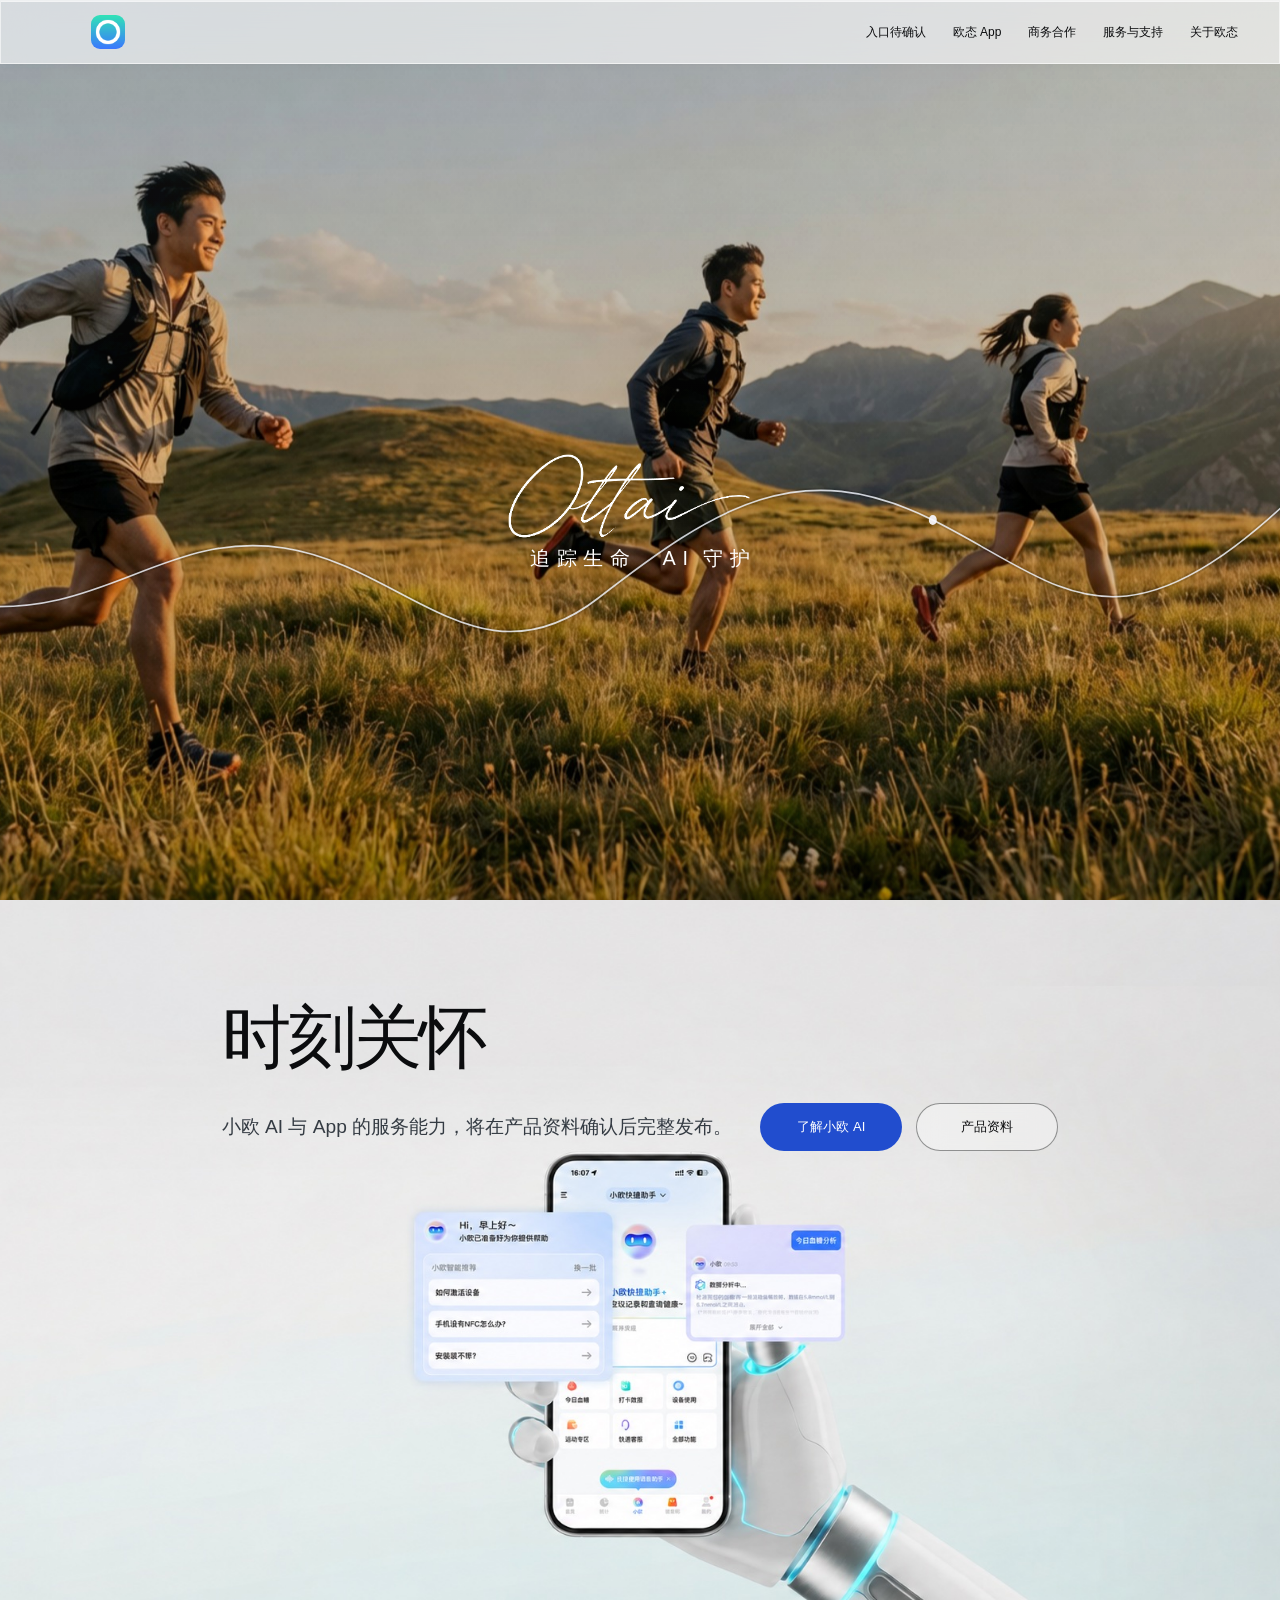
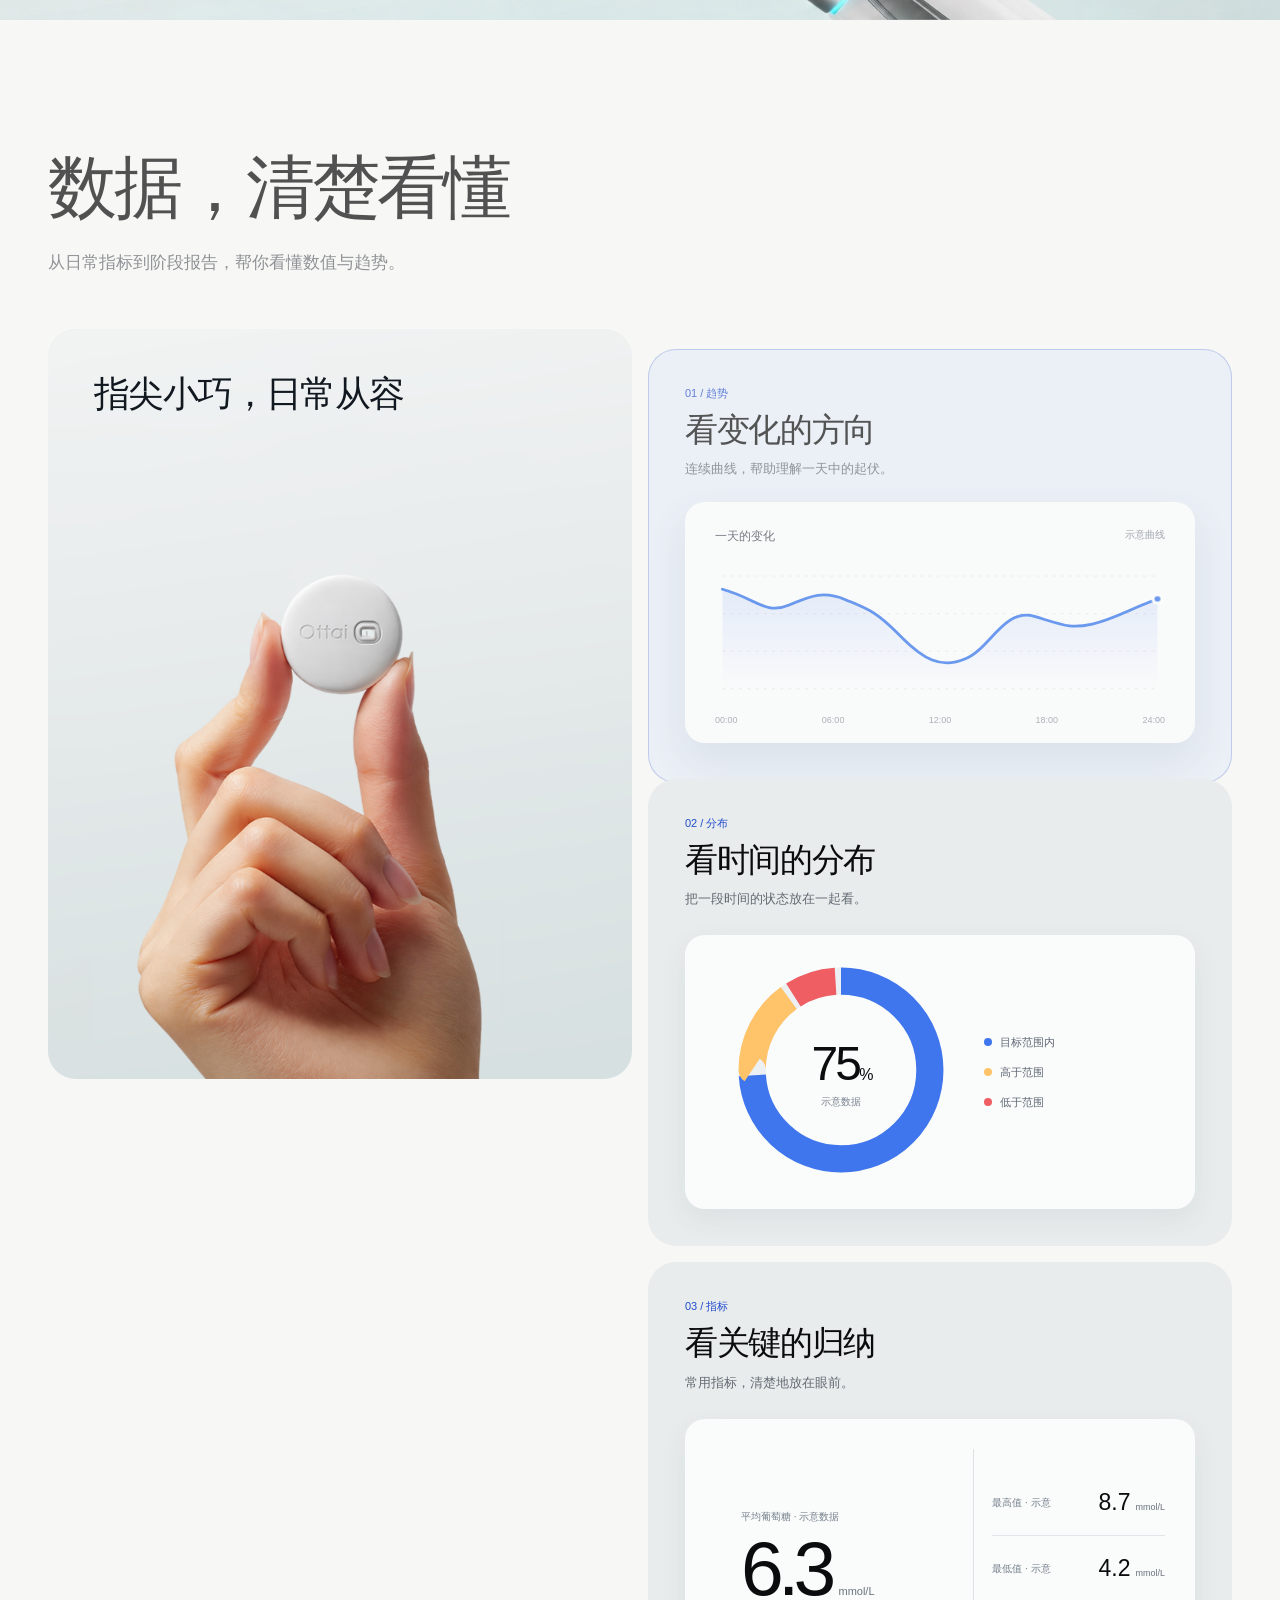
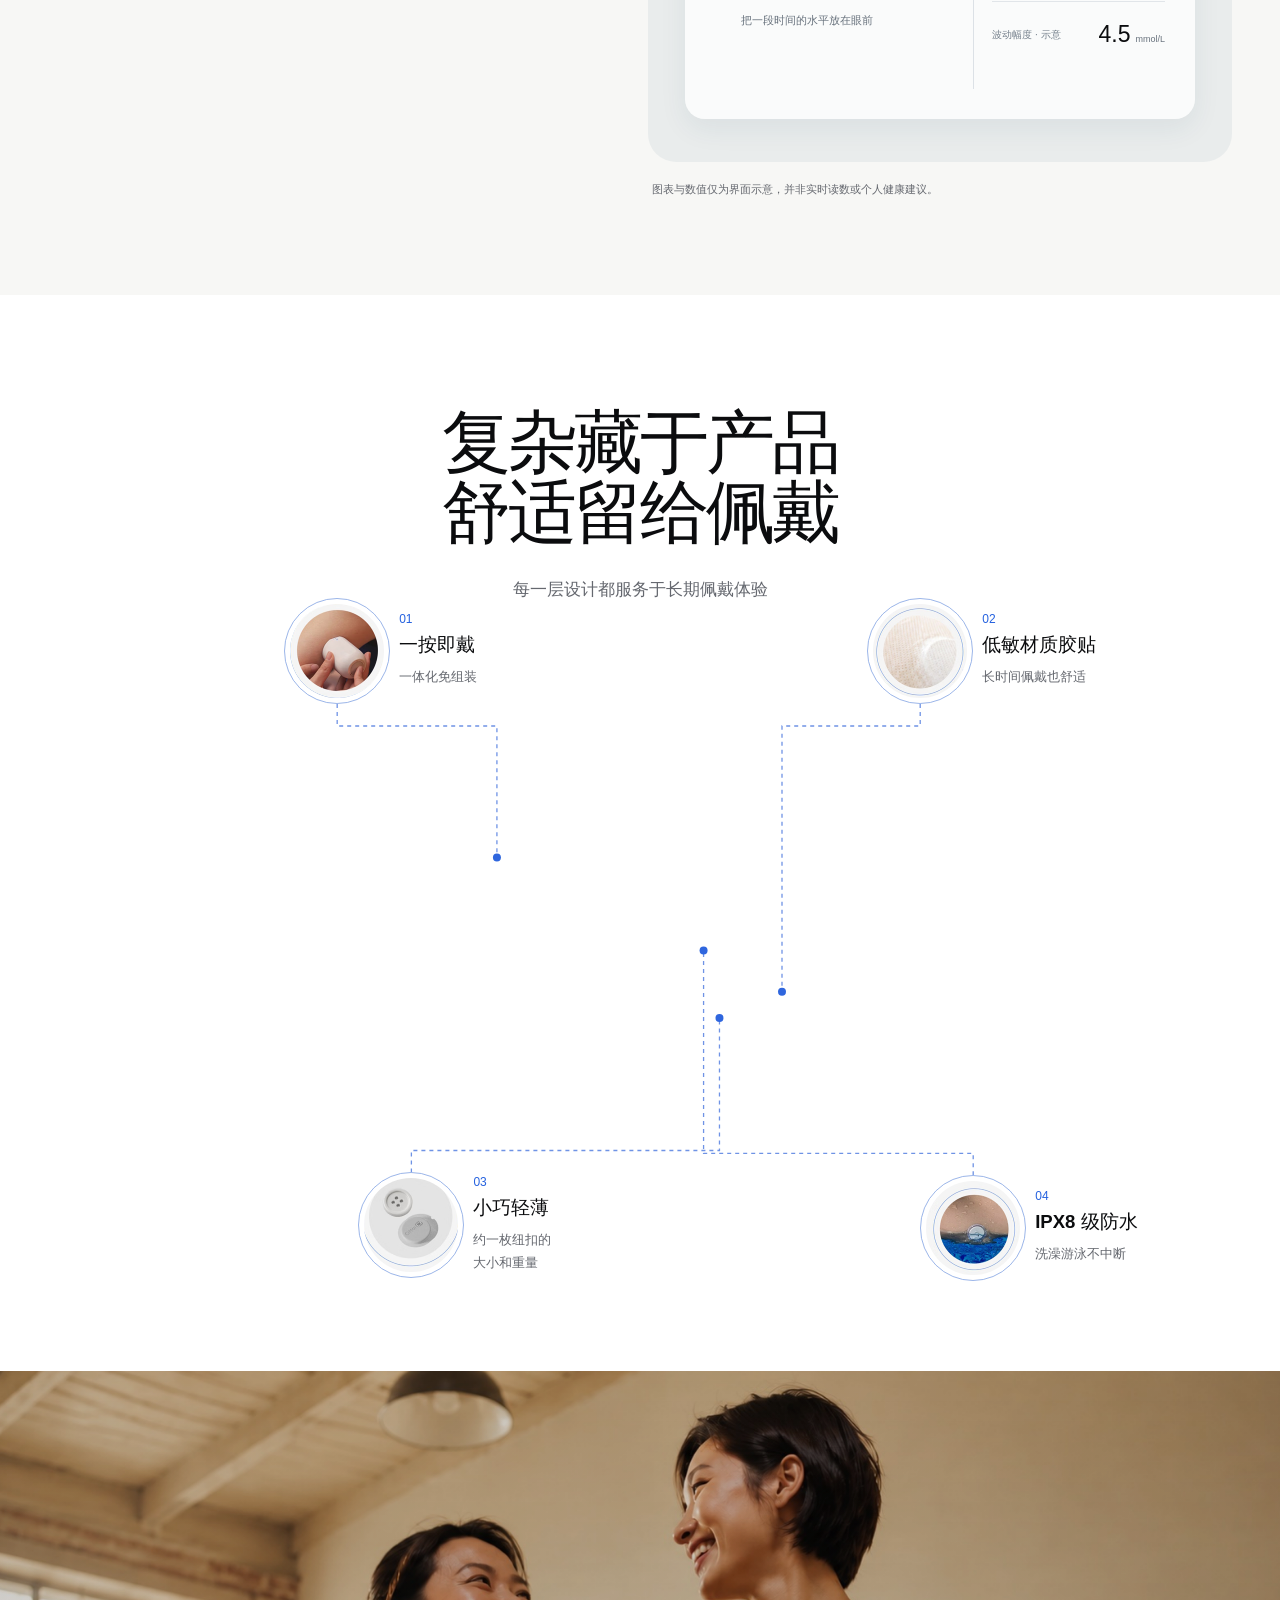
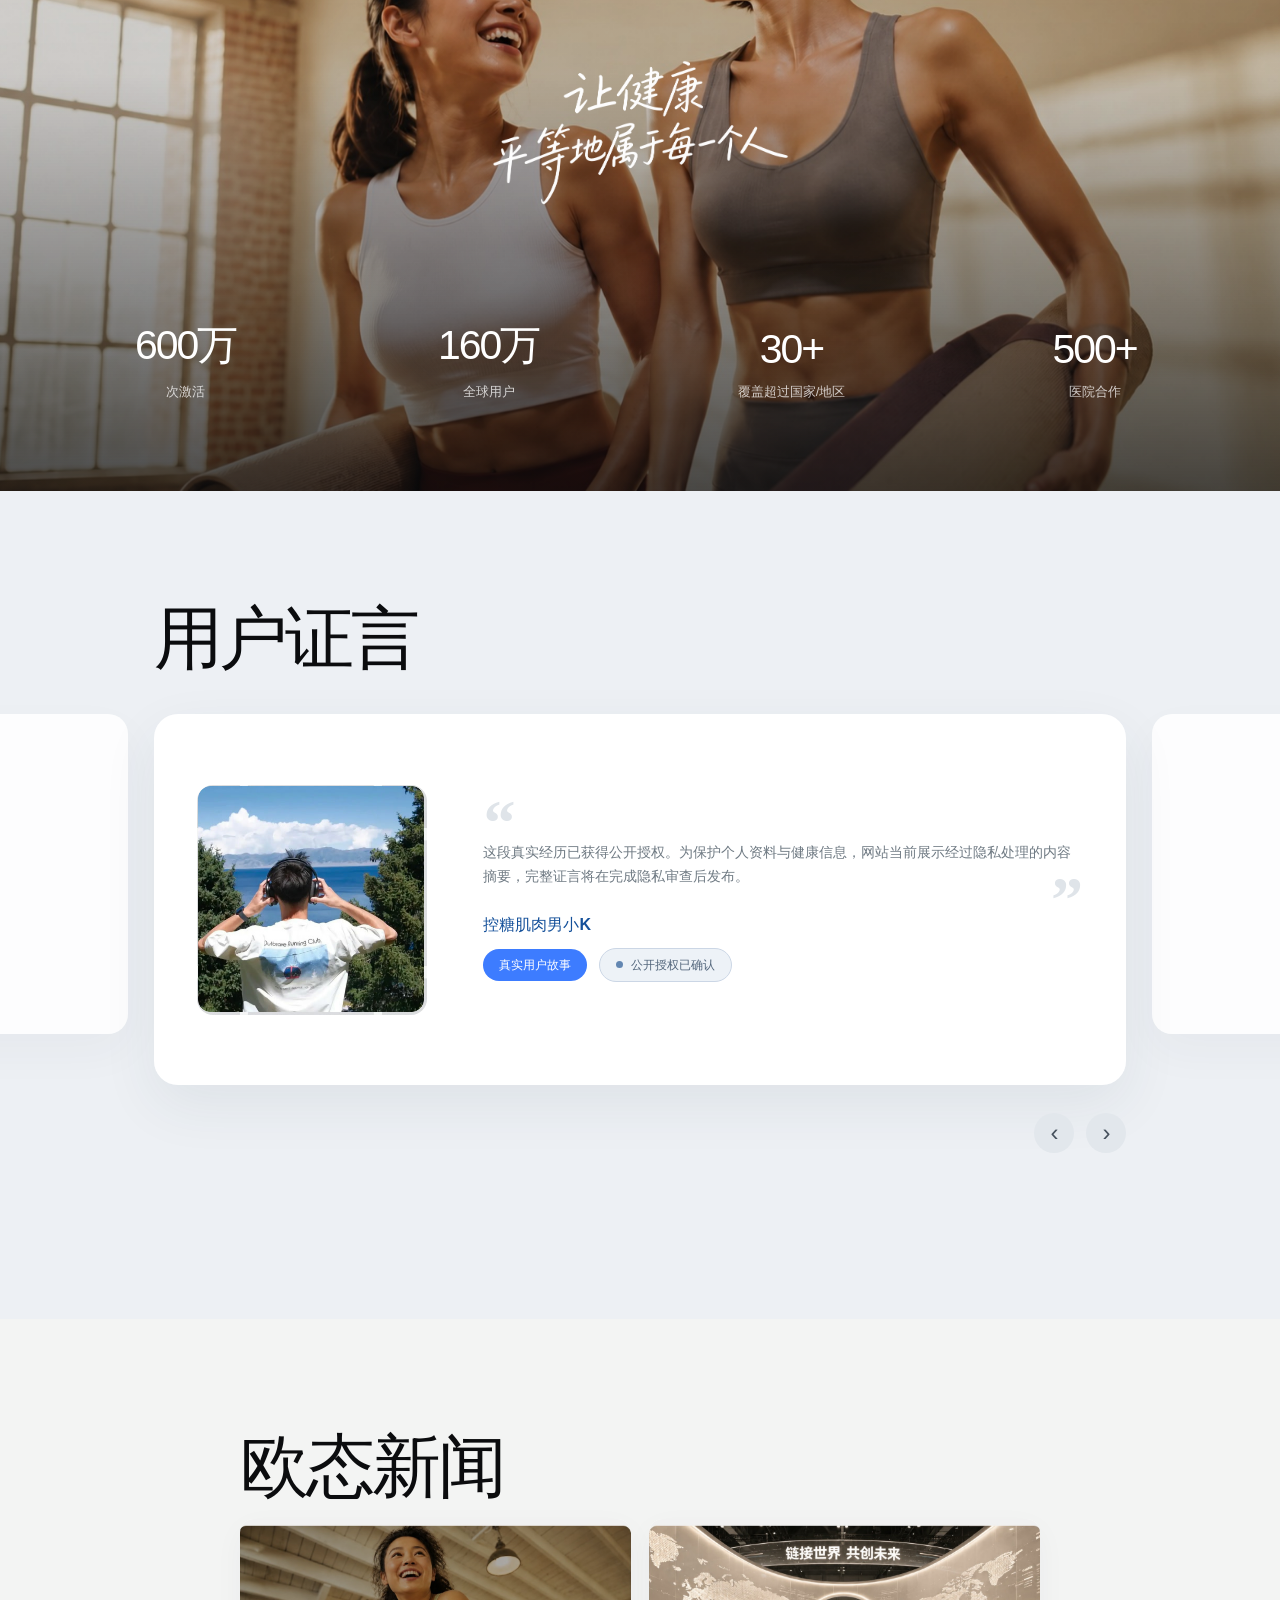
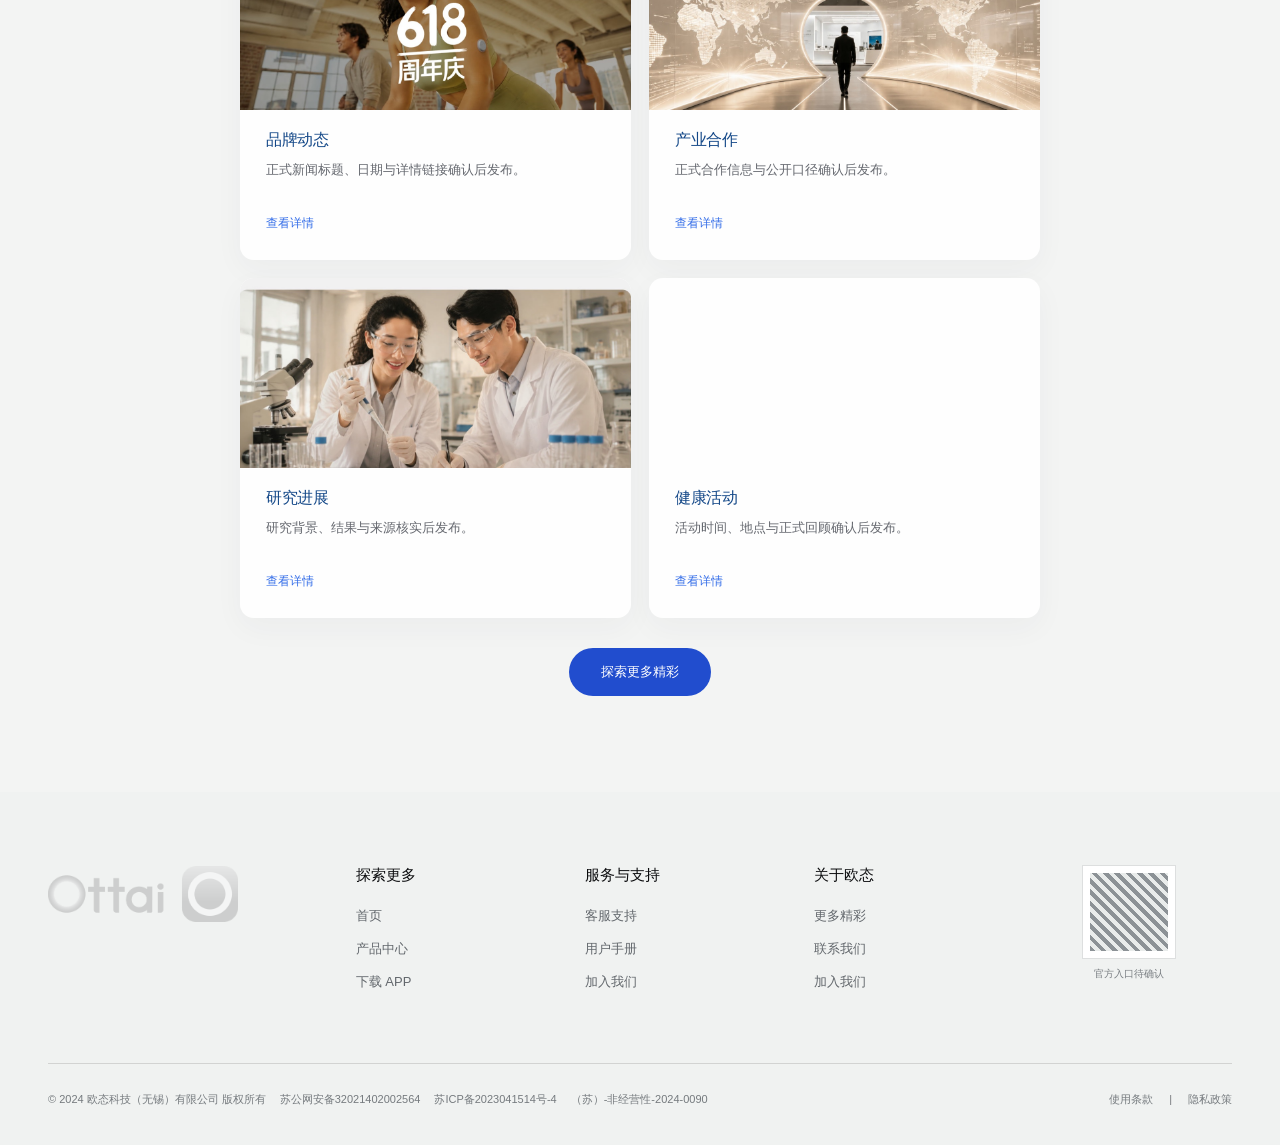
==== commit cbcc2ac8: "Fix mobile hero crop" ====
--- a/index.html
+++ b/index.html
@@ -10,7 +10,7 @@
   <link rel="icon" href="data:,">
   <link rel="preload" as="image" href="./assets/homepage-cover.jpg" fetchpriority="high">
   <link rel="preload" as="image" href="./assets/ottai-wordmark-reference.png">
-  <link rel="stylesheet" href="./styles.css?v=20260924-10">
+  <link rel="stylesheet" href="./styles.css?v=20260924-11">
   <script src="./app.js?v=20260924-3" defer></script>
   <script src="./product-sequence.js?v=20260923-3" defer></script>
 </head>
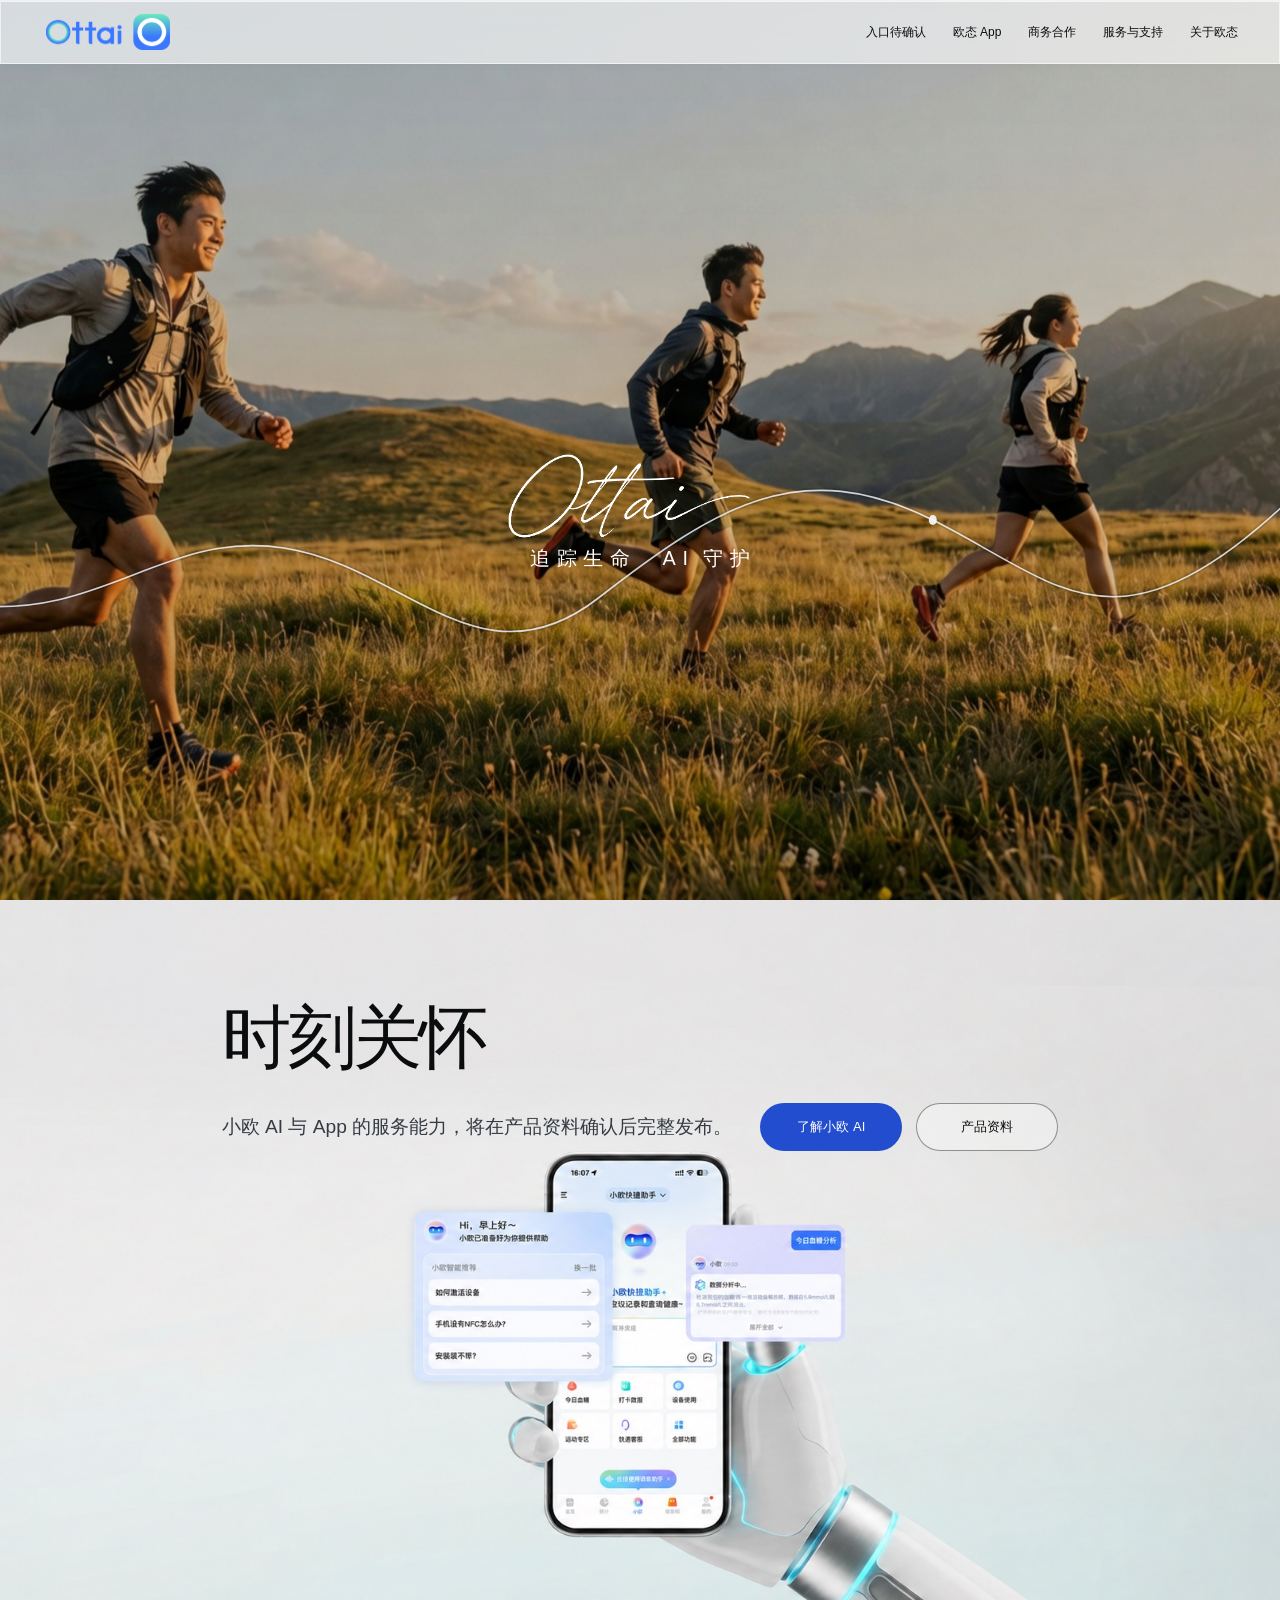
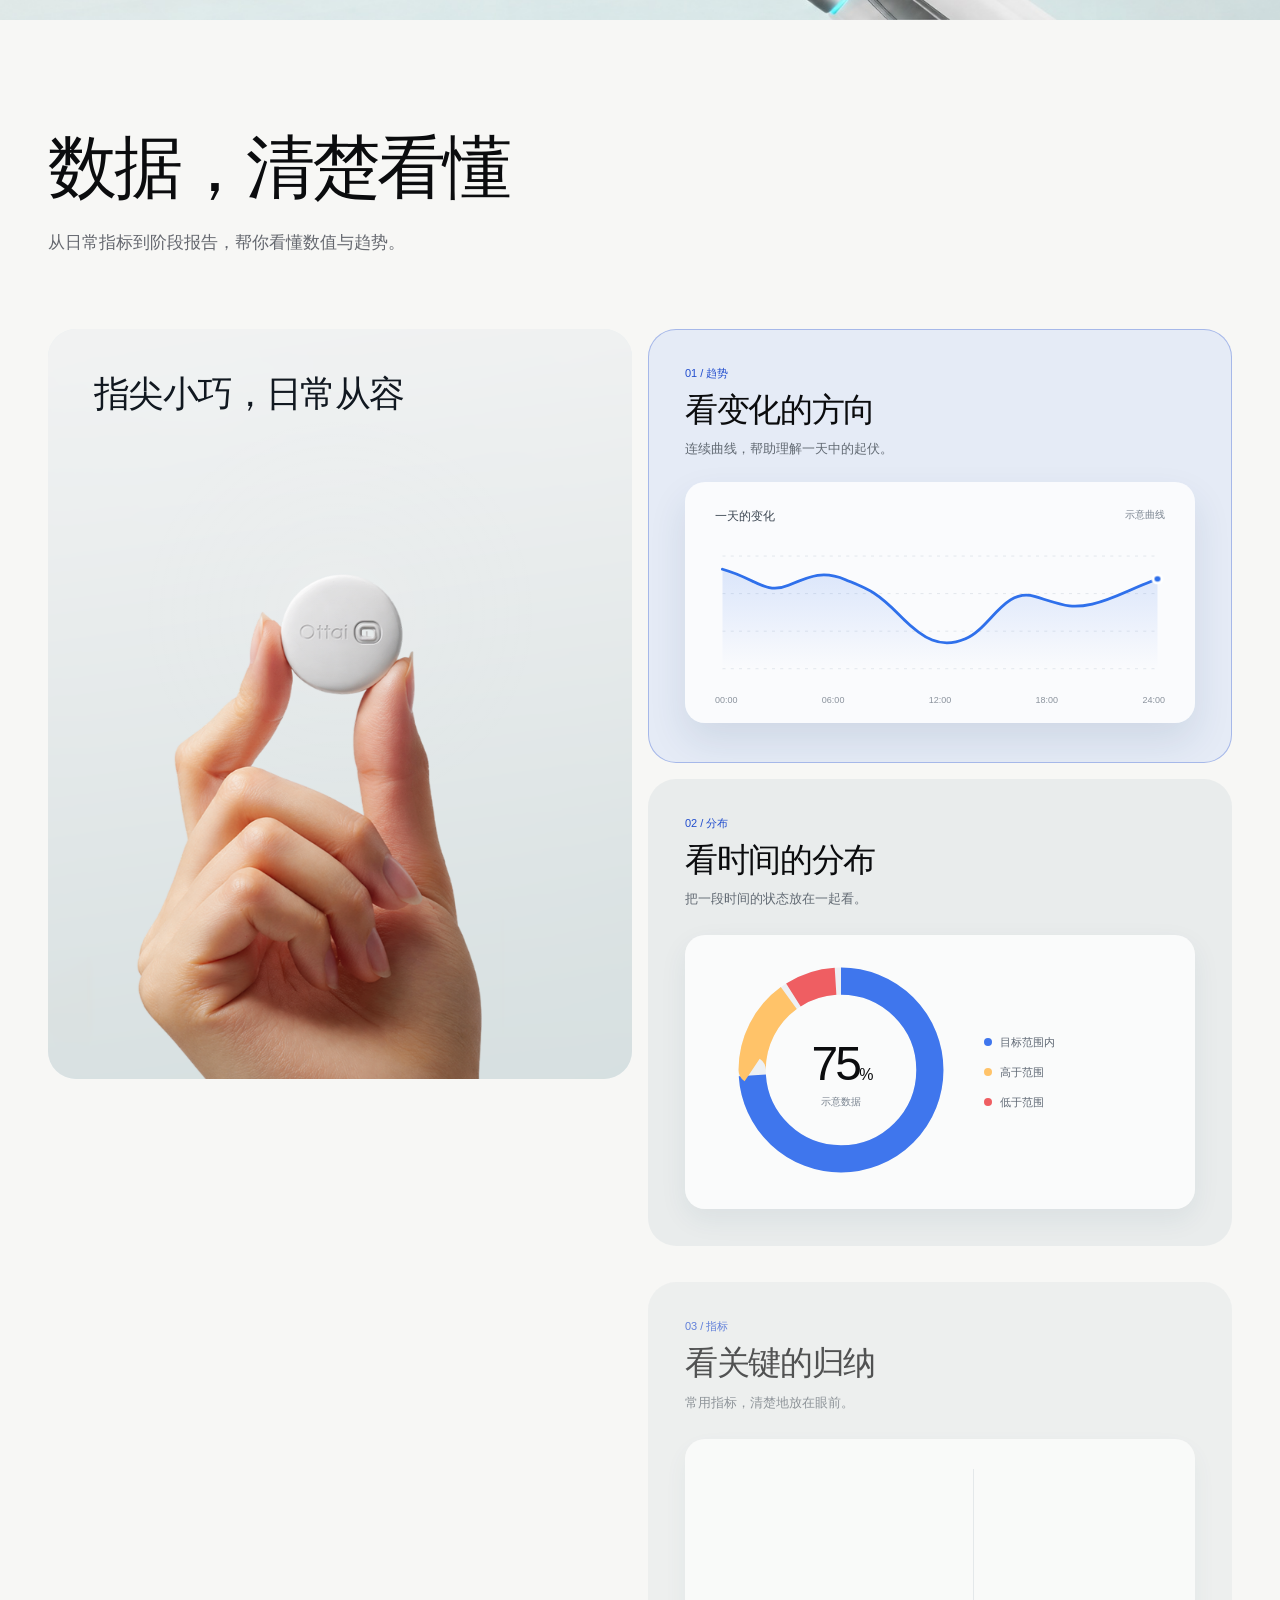
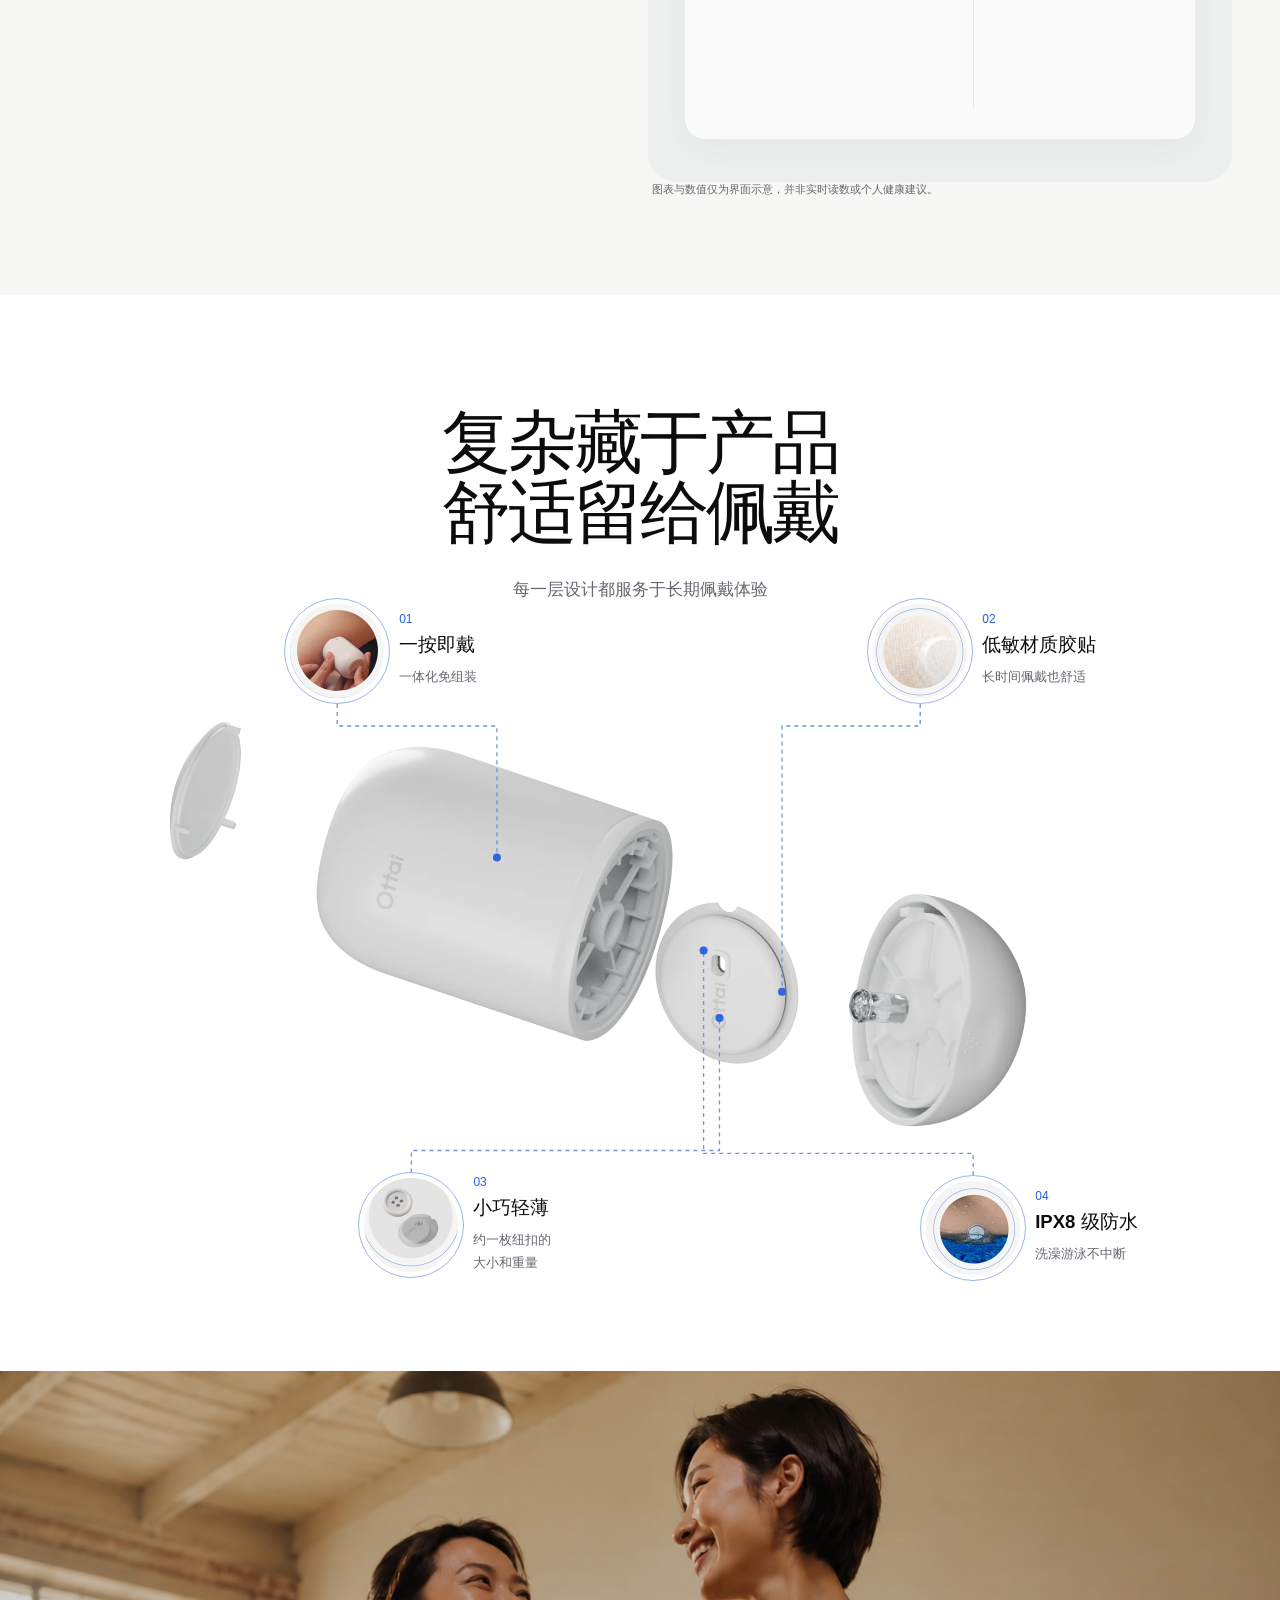
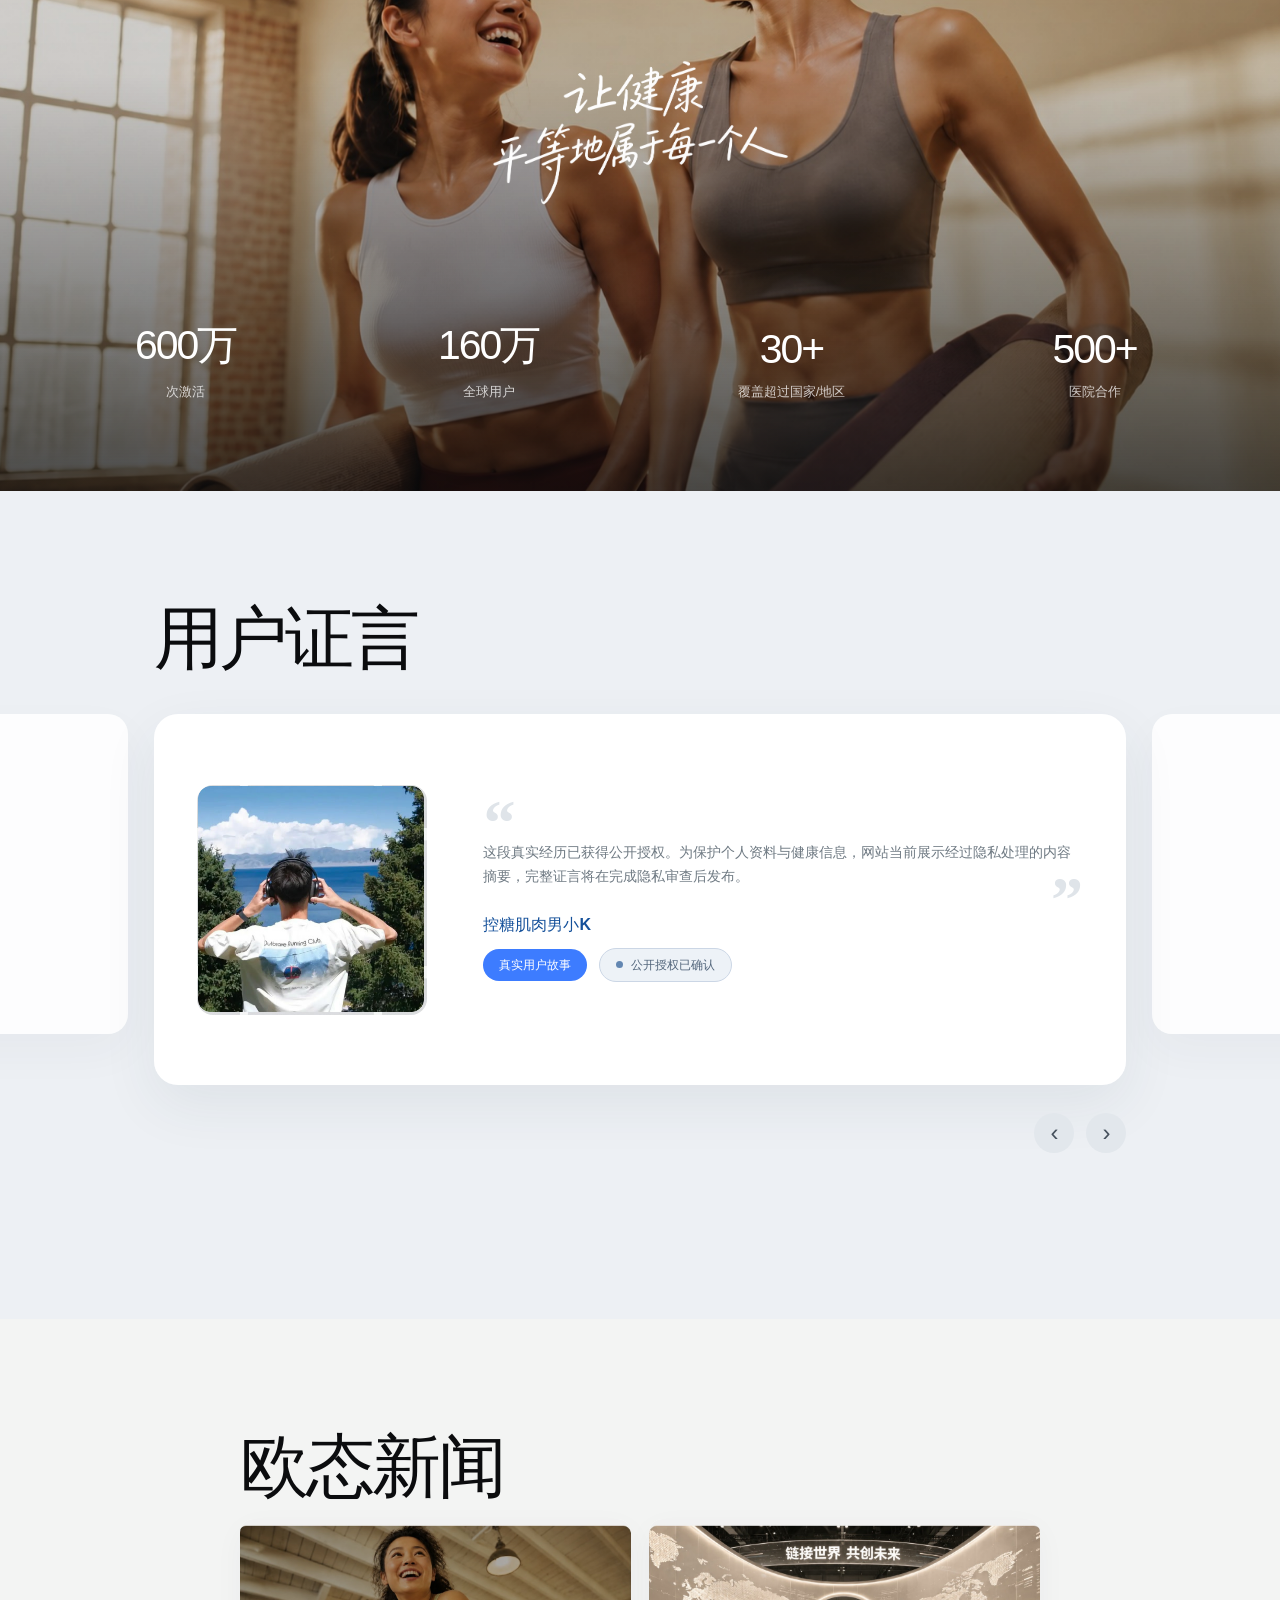
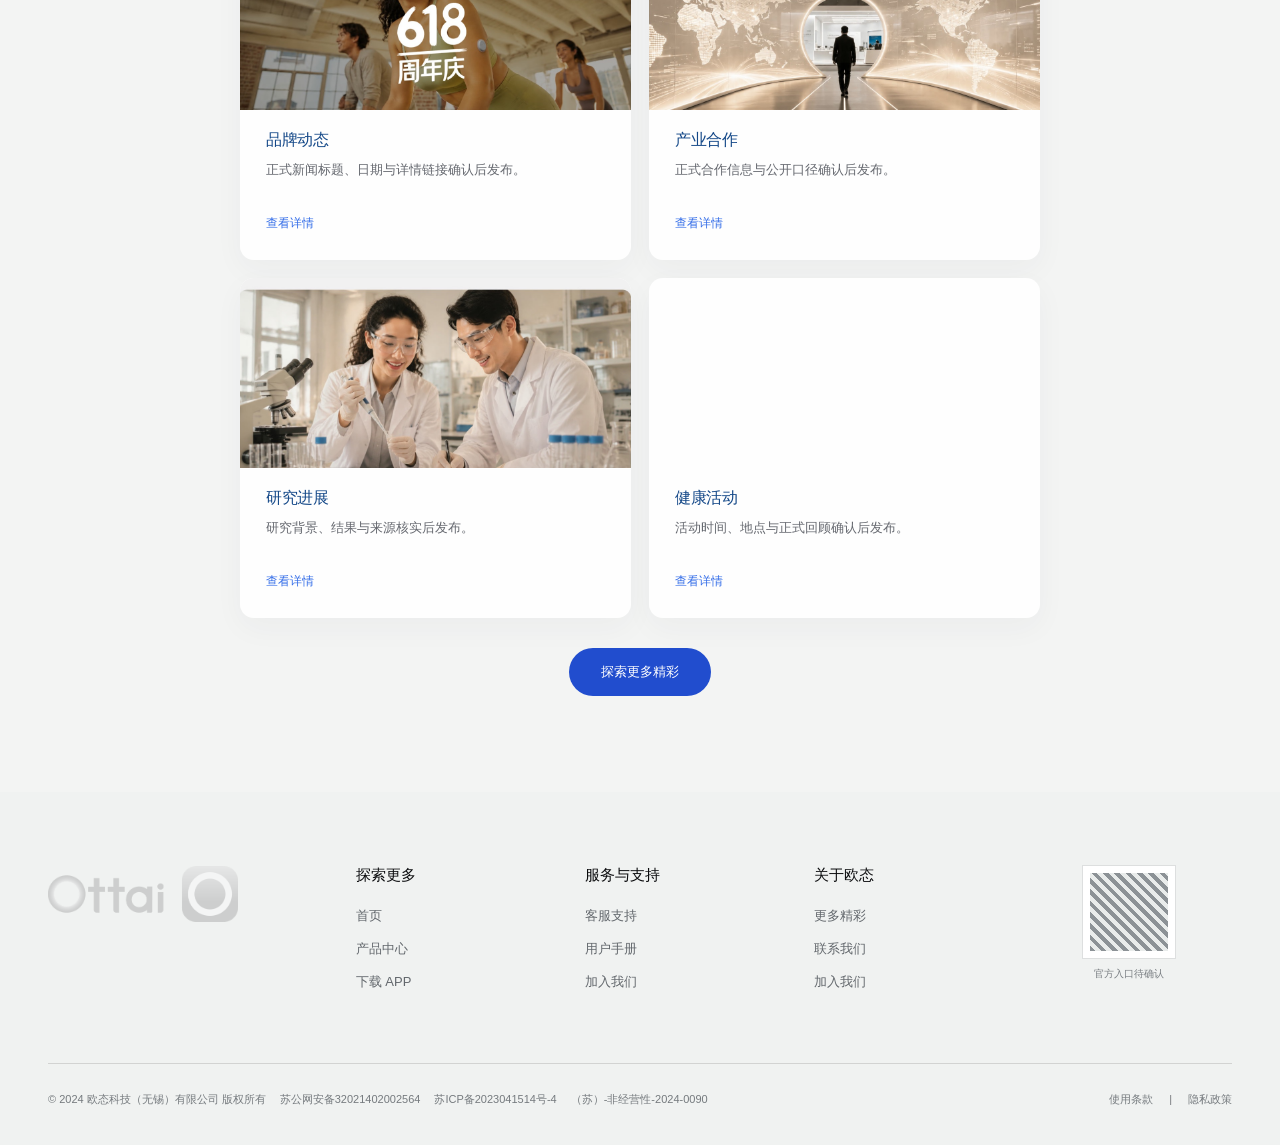
==== commit 4203ea59: "Tighten mobile product sequence" ====
--- a/index.html
+++ b/index.html
@@ -10,9 +10,9 @@
   <link rel="icon" href="data:,">
   <link rel="preload" as="image" href="./assets/homepage-cover.jpg" fetchpriority="high">
   <link rel="preload" as="image" href="./assets/ottai-wordmark-reference.png">
-  <link rel="stylesheet" href="./styles.css?v=20260924-11">
+  <link rel="stylesheet" href="./styles.css?v=20260924-12">
   <script src="./app.js?v=20260924-3" defer></script>
-  <script src="./product-sequence.js?v=20260923-3" defer></script>
+  <script src="./product-sequence.js?v=20260924-4" defer></script>
 </head>
 <body>
   <a class="skip-link" href="#main">跳到主要内容</a>
--- a/styles.css
+++ b/styles.css
@@ -469,6 +469,7 @@
   .header-brand { width: 104px; height: 38px; }
   .header-logo-mark { width: 32px; height: 32px; border-radius: 8px; }
   .header-logo-full { width: 98px; height: 32px; }
+  .hero-photo { object-position: 65% center; }
   .hero-copy { padding-top: 18%; }
   .hero-media::after { content: ""; position: absolute; z-index: 2; top: 57.8%; left: 85.7%; width: 8px; aspect-ratio: 1; border-radius: 50%; background: #f7f9ff; opacity: .92; transform: translate(-50%,-50%); }
   .hero-trend-point { display: none; }
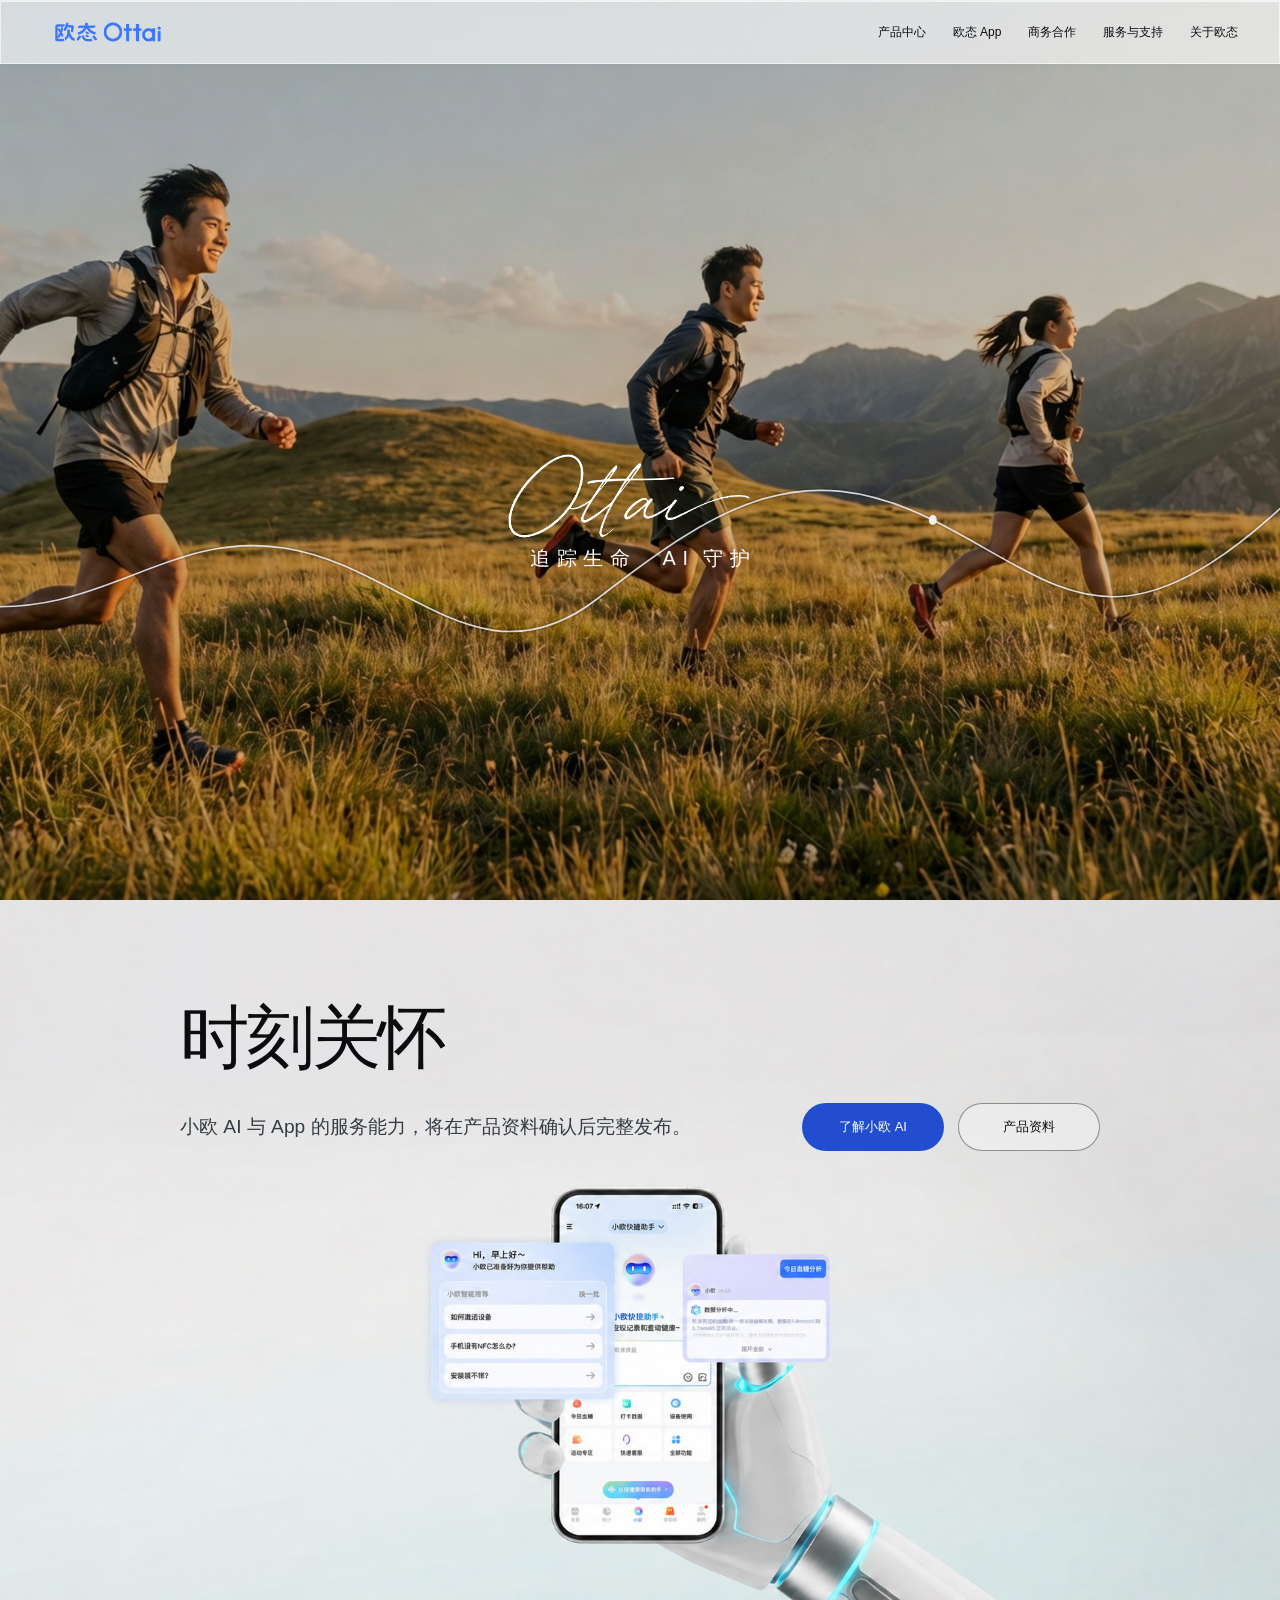
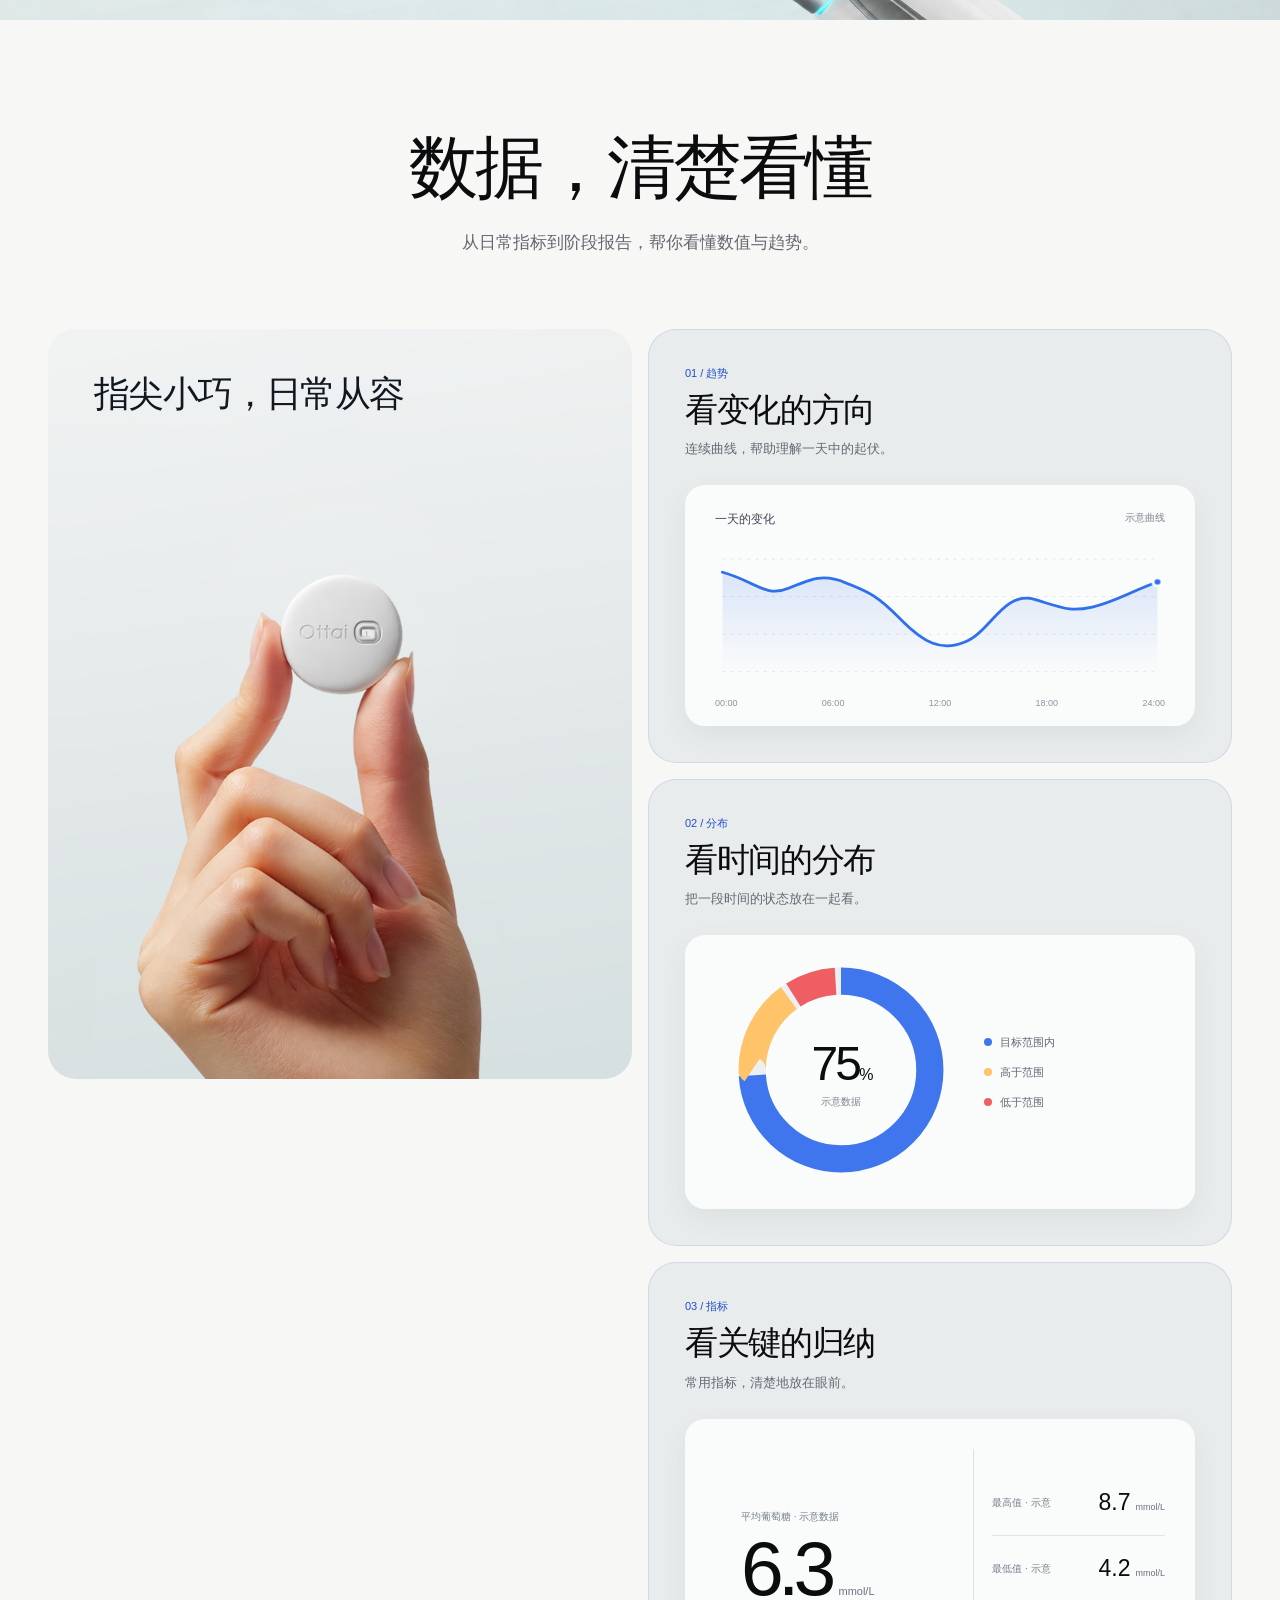
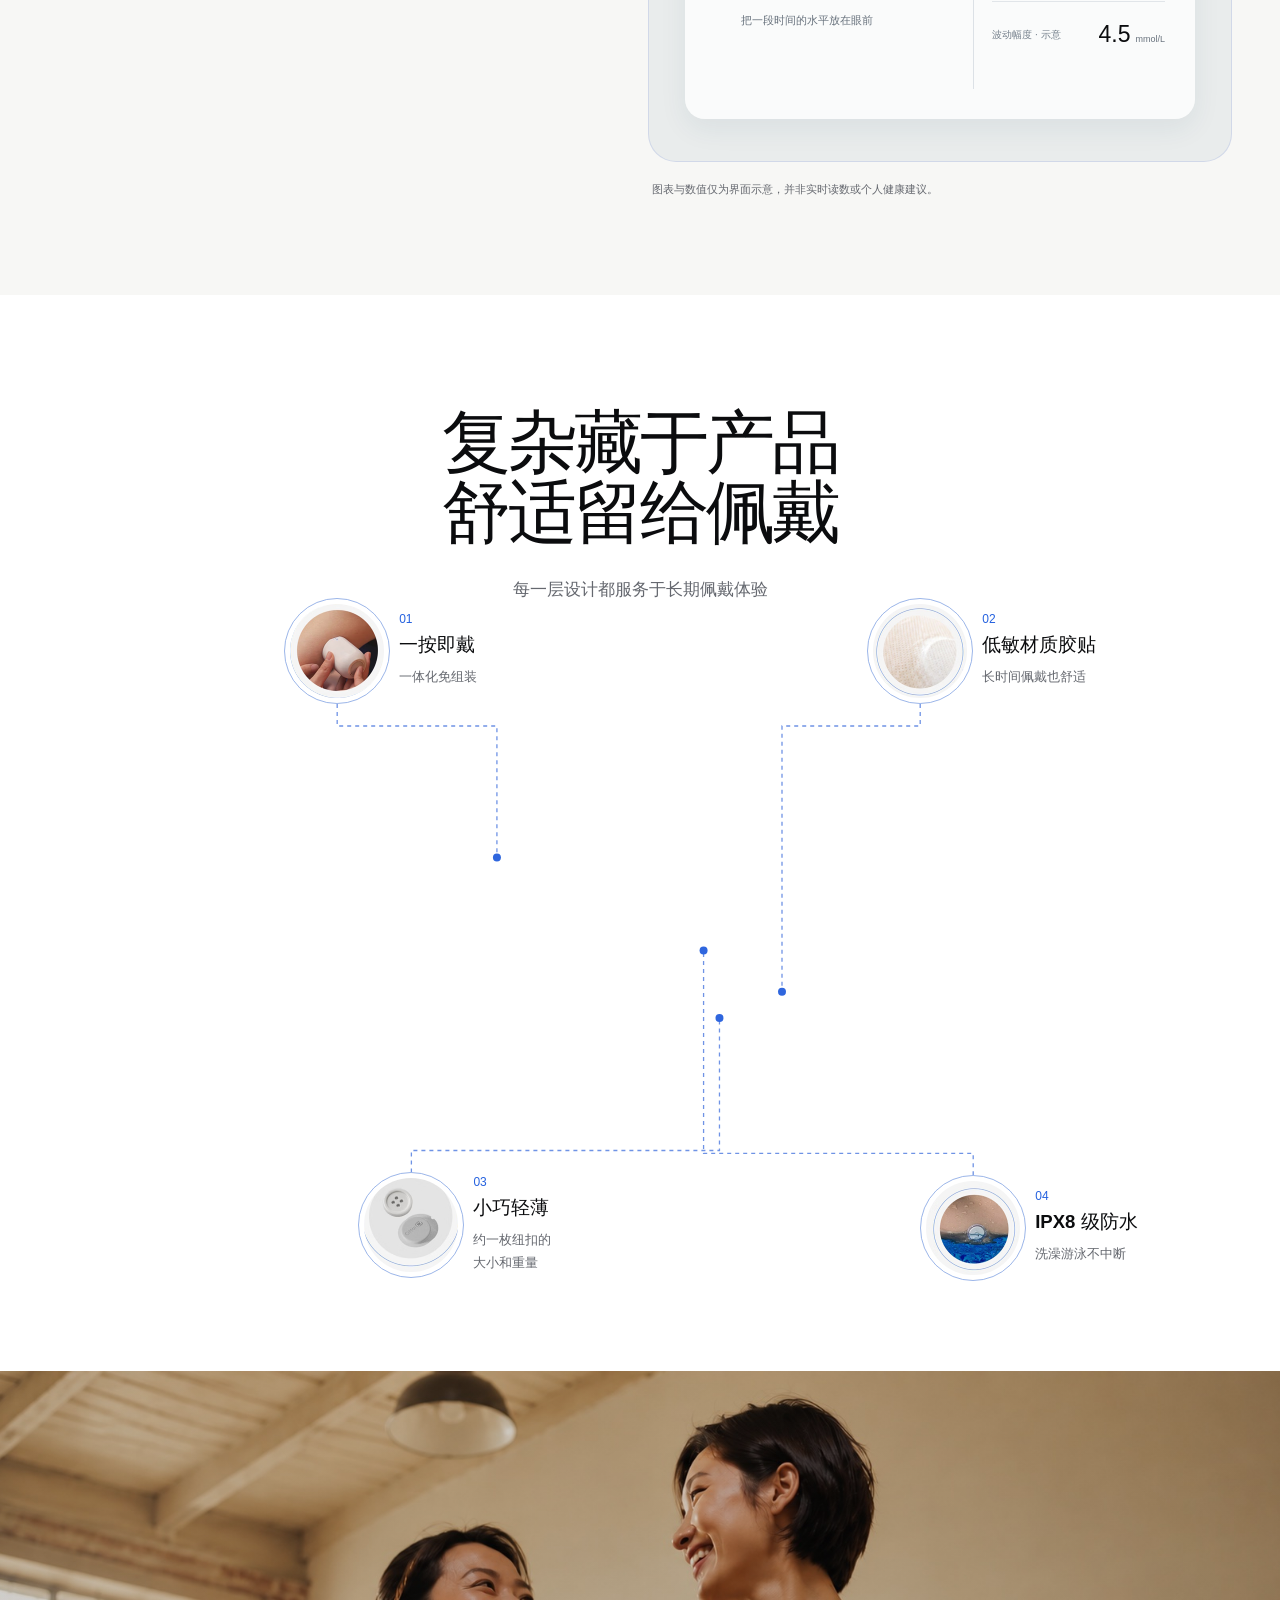
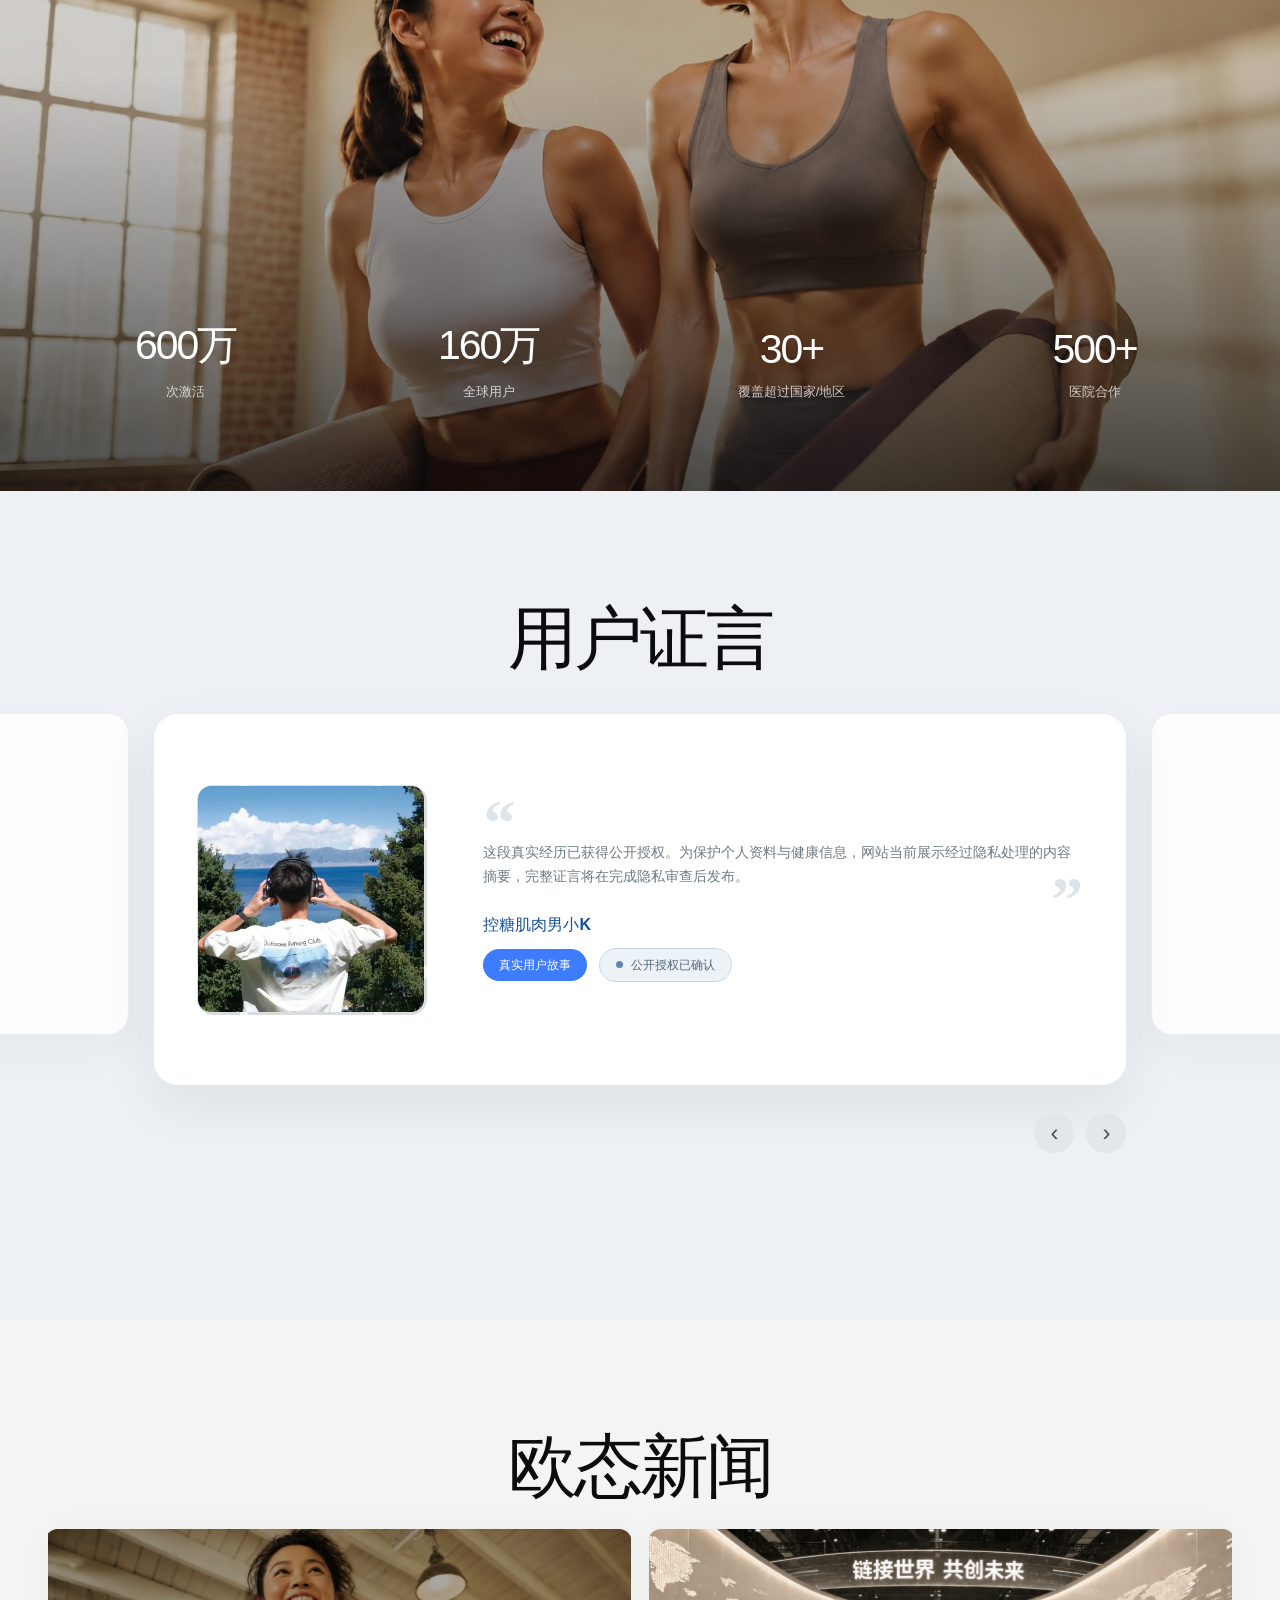
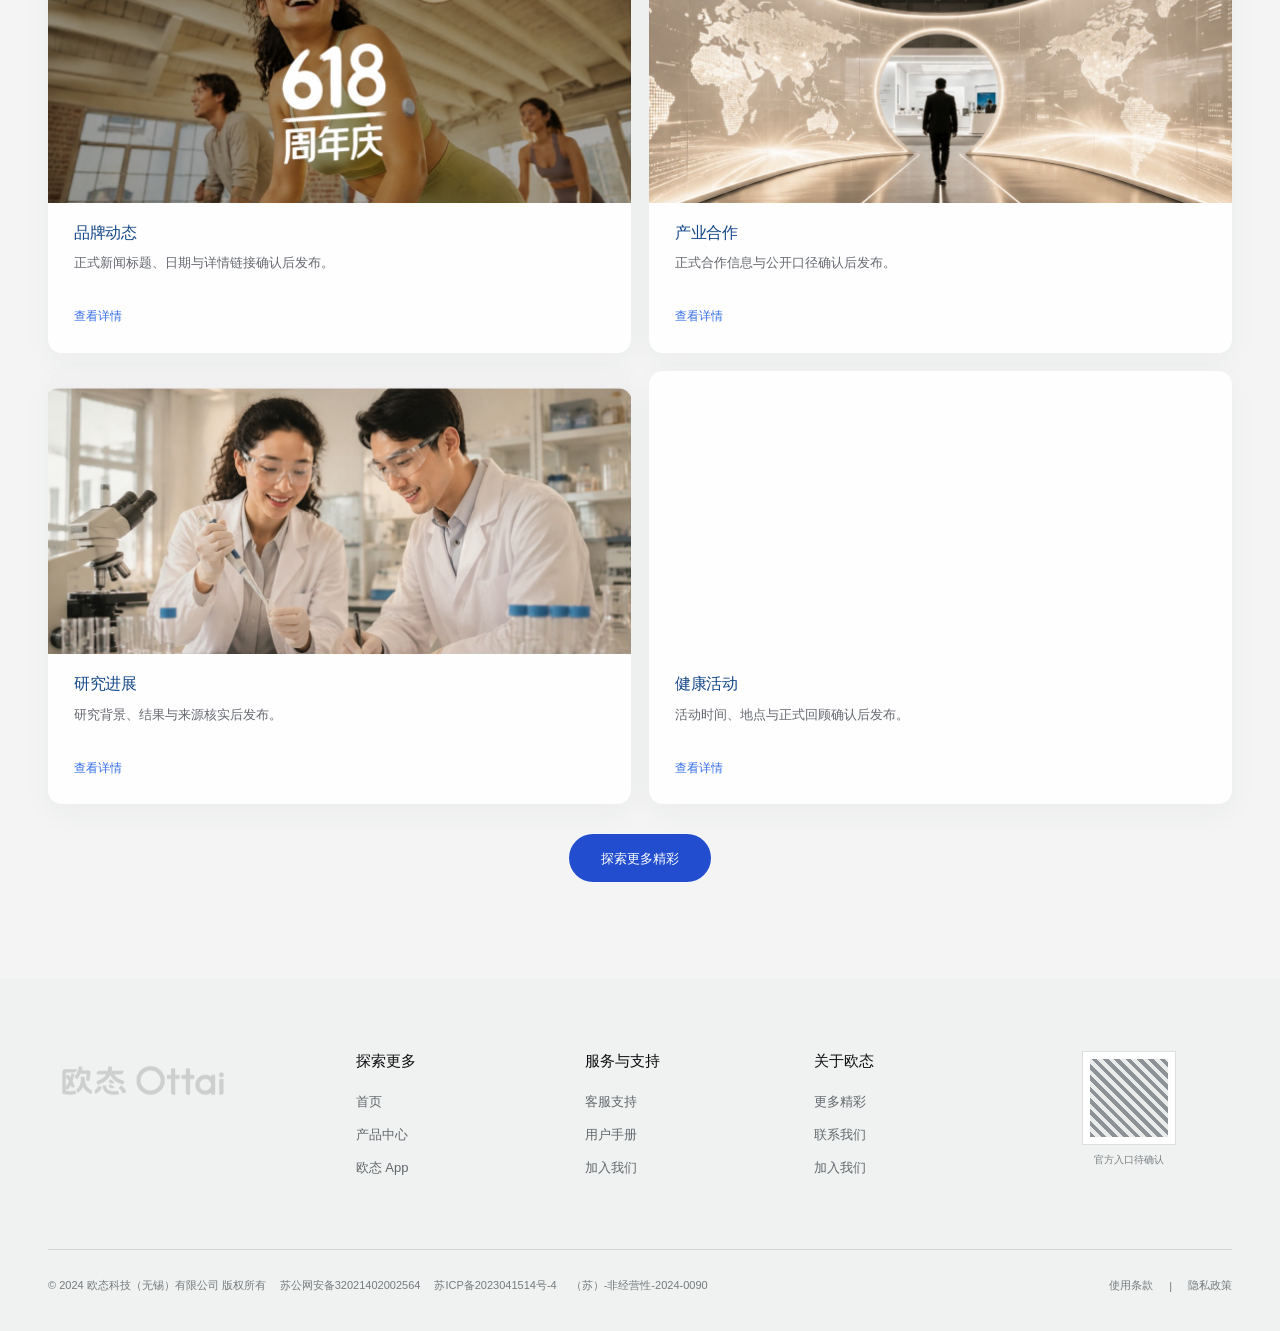
==== commit e210058b: "Publish approved homepage updates" ====
--- a/index.html
+++ b/index.html
@@ -10,8 +10,8 @@
   <link rel="icon" href="data:,">
   <link rel="preload" as="image" href="./assets/homepage-cover.jpg" fetchpriority="high">
   <link rel="preload" as="image" href="./assets/ottai-wordmark-reference.png">
-  <link rel="stylesheet" href="./styles.css?v=20260924-12">
-  <script src="./app.js?v=20260924-3" defer></script>
+  <link rel="stylesheet" href="./styles.css?v=20260928-9">
+  <script src="./app.js?v=20260928-2" defer></script>
   <script src="./product-sequence.js?v=20260924-4" defer></script>
 </head>
 <body>
@@ -20,14 +20,14 @@
 
   <header class="site-header" data-header>
     <a class="brand header-brand" href="#home" aria-label="欧态 Ottai 首页">
-      <img class="header-logo header-logo-mark" src="./assets/ottai-logo-mark.jpg" alt="" width="1600" height="1600" decoding="async">
-      <img class="header-logo header-logo-full" src="./assets/ottai-logo-full.png" alt="" width="1974" height="584" decoding="async">
+      <img class="header-logo header-logo-mark" src="./assets/logo-ottai-mark.png" alt="" width="145" height="146" decoding="async">
+      <img class="header-logo header-logo-full" src="./assets/logo-ottai-cn.png" alt="" width="950" height="284" decoding="async">
     </a>
     <button class="menu-button" type="button" aria-label="菜单" aria-controls="navigation" aria-expanded="false">
       <span class="menu-icon" aria-hidden="true"><i></i><i></i></span><span>菜单</span>
     </button>
     <nav id="navigation" aria-label="主导航">
-      <a href="#product">入口待确认</a><a href="#app">欧态 App</a><button type="button" data-pending="商务合作联系方式尚待欧态业务负责人确认。">商务合作</button>
+      <a href="./product.html">产品中心</a><a href="./app.html">欧态 App</a><button type="button" data-pending="商务合作联系方式尚待欧态业务负责人确认。">商务合作</button>
       <button type="button" data-pending="服务与支持页面尚未纳入本次首页范围。">服务与支持</button><button type="button" data-pending="关于欧态页面尚未纳入本次首页范围。">关于欧态</button>
     </nav>
   </header>
@@ -58,8 +58,8 @@
         <div class="care-meta">
           <p>小欧 AI 与 App 的服务能力，将在产品资料确认后完整发布。</p>
           <div class="care-actions">
-            <button class="button button-blue" type="button" data-pending="小欧 AI 的正式功能说明与入口尚待产品团队确认。">了解小欧 AI</button>
-            <button class="button button-ghost" type="button" data-pending="正式产品资料与购买渠道尚待确认。">产品资料</button>
+            <a class="button button-blue" href="./app.html">了解小欧 AI</a>
+            <a class="button button-ghost" href="./product.html">产品资料</a>
           </div>
         </div>
       </div>
@@ -75,8 +75,8 @@
           <h3 class="report-visual-title"><span>指尖小巧，</span><span>日常从容</span></h3>
         </div>
         <div class="report-content">
-          <div class="report-cards" role="group" aria-label="选择查看的数据类型，方向键也可切换">
-            <button class="report-card is-active reveal" type="button" data-report-card="0" aria-pressed="true">
+          <div class="report-cards" aria-label="数据展示示意">
+            <article class="report-card reveal" data-report-card="0">
               <span class="report-card-copy"><small>01 / 趋势</small><strong>看变化的方向</strong><span>连续曲线，帮助理解一天中的起伏。</span></span>
               <span class="report-card-art report-art-trend" aria-hidden="true">
                 <span class="report-graph-label">一天的变化 <em>示意曲线</em></span>
@@ -89,8 +89,8 @@
                 </svg>
                 <span class="report-graph-axis"><span>00:00</span><span>06:00</span><span>12:00</span><span>18:00</span><span>24:00</span></span>
               </span>
-            </button>
-            <button class="report-card reveal" type="button" data-report-card="1" aria-pressed="false">
+            </article>
+            <article class="report-card reveal" data-report-card="1">
               <span class="report-card-copy"><small>02 / 分布</small><strong>看时间的分布</strong><span>把一段时间的状态放在一起看。</span></span>
               <span class="report-card-art report-art-distribution" aria-hidden="true">
                 <span class="report-ring-wrap">
@@ -106,14 +106,14 @@
                 </span>
                 <span class="report-ring-legend"><span><i></i>目标范围内</span><span><i></i>高于范围</span><span><i></i>低于范围</span></span>
               </span>
-            </button>
-            <button class="report-card reveal" type="button" data-report-card="2" aria-pressed="false">
+            </article>
+            <article class="report-card reveal" data-report-card="2">
               <span class="report-card-copy"><small>03 / 指标</small><strong>看关键的归纳</strong><span>常用指标，清楚地放在眼前。</span></span>
               <span class="report-card-art report-art-metrics" aria-hidden="true">
                 <span class="report-metric-main"><small>平均葡萄糖 · 示意数据</small><strong>6.3<em>mmol/L</em></strong><span>把一段时间的水平放在眼前</span></span>
                 <span class="report-metric-grid"><span><small>最高值 · 示意</small><strong>8.7<em>mmol/L</em></strong></span><span><small>最低值 · 示意</small><strong>4.2<em>mmol/L</em></strong></span><span><small>波动幅度 · 示意</small><strong>4.5<em>mmol/L</em></strong></span></span>
               </span>
-            </button>
+            </article>
           </div>
           <p class="report-disclaimer">图表与数值仅为界面示意，并非实时读数或个人健康建议。</p>
         </div>
@@ -162,7 +162,7 @@
     </section>
 
     <section class="testimonials" id="stories" aria-labelledby="stories-title">
-      <div class="testimonial-heading">
+      <div class="page-shell testimonial-heading">
         <h2 class="section-title reveal" id="stories-title">用户证言</h2>
       </div>
       <div class="testimonial-viewport" role="region" aria-roledescription="carousel" aria-label="用户证言" tabindex="0" data-testimonials>
@@ -261,10 +261,10 @@
   <footer class="site-footer">
     <div class="page-shell footer-shell reveal">
       <a class="footer-logo" href="#home" aria-label="返回欧态首页">
-        <img src="./assets/ottai-logo-full.png" alt="欧态 Ottai" width="1974" height="584" loading="lazy" decoding="async">
+        <img src="./assets/logo-ottai-cn.png" alt="欧态 Ottai" width="950" height="284" loading="lazy" decoding="async">
       </a>
       <nav class="footer-links" aria-label="页脚导航">
-        <div><h3>探索更多</h3><a href="#home">首页</a><a href="#product">产品中心</a><button type="button" data-pending="欧态 App 下载入口尚待确认。">下载 APP</button></div>
+        <div><h3>探索更多</h3><a href="#home">首页</a><a href="./product.html">产品中心</a><a href="./app.html">欧态 App</a></div>
         <div><h3>服务与支持</h3><button type="button" data-pending="客服支持入口尚待确认。">客服支持</button><button type="button" data-pending="用户手册入口尚待确认。">用户手册</button><button type="button" data-pending="招聘与加入我们入口尚待确认。">加入我们</button></div>
         <div><h3>关于欧态</h3><a href="#news">更多精彩</a><button type="button" data-pending="有效联系方式尚待确认。">联系我们</button><button type="button" data-pending="招聘与加入我们入口尚待确认。">加入我们</button></div>
       </nav>
--- a/styles.css
+++ b/styles.css
@@ -10,6 +10,7 @@
   --glass: rgba(255, 255, 255, .62);
   --glass-strong: rgba(255, 255, 255, .82);
   --page: 1360px;
+  --content: 920px;
   --section-space-start: 112px;
   --section-space-end: 96px;
   --ease: cubic-bezier(.33, 0, .2, 1);
@@ -87,10 +88,10 @@
 .brand small { font-size: 11px; font-weight: 650; letter-spacing: -.02em; }
 .header-brand { position: relative; width: 132px; height: 40px; display: grid; place-items: center; overflow: hidden; }
 .header-logo { position: absolute; display: block; object-fit: contain; transition: opacity 360ms var(--ease), transform 440ms var(--ease); }
-.header-logo-mark { width: 34px; height: 34px; border-radius: 9px; opacity: 0; transform: translateY(8px) scale(.78); }
+.header-logo-mark { left: 0; width: 34px; height: 34px; border-radius: 50%; opacity: 0; transform: translateY(8px) scale(.78); }
 .header-logo-full { width: 124px; height: 38px; opacity: 1; transform: translateY(0) scale(1); }
-.site-header.is-past-hero .header-logo-mark { opacity: 1; transform: translateY(0) scale(1); }
-.site-header.is-past-hero .header-logo-full { opacity: 0; transform: translateY(-8px) scale(.88); }
+.site-header.is-scrolled .header-logo-mark { opacity: 1; transform: translateY(0) scale(1); }
+.site-header.is-scrolled .header-logo-full { opacity: 0; transform: translateY(-8px) scale(.88); }
 .menu-button { justify-self: end; display: none; min-width: 44px; min-height: 44px; align-items: center; justify-content: flex-end; gap: 9px; border: 0; padding: 0; background: transparent; font-size: 12px; }
 .menu-icon { width: 18px; display: grid; gap: 5px; }
 .menu-icon i { display: block; height: 1px; background: currentColor; transition: transform 240ms var(--ease); }
@@ -99,10 +100,6 @@
 
 /* Running hero: keep the photograph sharp and let typography carry the motion. */
 .hero {
-  --hero-tilt-x: 0deg;
-  --hero-tilt-y: 0deg;
-  --hero-shift-x: 0px;
-  --hero-shift-y: 0px;
   position: relative;
   isolation: isolate;
   width: 100%;
@@ -114,7 +111,6 @@
 }
 .hero-media { position: absolute; inset: 0; overflow: hidden; background: #aeb4b0; }
 .hero-photo { position: absolute; inset: 0; width: 100%; height: 100%; display: block; object-fit: cover; object-position: center; pointer-events: none; user-select: none; }
-.hero-depth-layer { will-change: translate; }
 .hero-photo-base { z-index: 0; transform: scale(1.015); filter: contrast(1.035) saturate(1.025); }
 .hero-photo-shade {
   position: absolute;
@@ -151,13 +147,6 @@
   .hero-trend-point { animation: hero-point-in 480ms 1640ms var(--ease) forwards; }
 }
 
-@supports (animation-timeline: scroll()) {
-  @media (prefers-reduced-motion: no-preference) {
-    .hero-photo-base { animation: hero-image-scroll linear both; animation-timeline: scroll(root block); animation-range: 0% 15%; }
-    .hero-trend { animation: hero-data-scroll linear both; animation-timeline: scroll(root block); animation-range: 0% 15%; }
-  }
-}
-
 .button { min-height: 48px; display: inline-flex; align-items: center; justify-content: center; min-width: 142px; padding: 0 24px; border: 1px solid transparent; border-radius: 999px; white-space: nowrap; font-size: 13px; line-height: 1; transition: transform 220ms var(--ease), background 220ms var(--ease), border-color 220ms var(--ease); }
 .button:hover { transform: translateY(-1px); }
 .button:active { transform: scale(.98); }
@@ -174,48 +163,43 @@
   padding: 0;
   background: #eef2f3;
 }
-.care-visual { position: absolute; inset: 0; background: url('./assets/ai-care-clean.jpg') center / cover no-repeat; }
-.care-content { position: relative; z-index: 1; width: fit-content; max-width: calc(100% - 96px); padding-top: clamp(78px, 8vw, 132px); }
+.care-visual { position: absolute; inset: 0; background: url('./assets/ai-care-clean.jpg?v=20260928-2') center / cover no-repeat; }
+.care-content { position: relative; z-index: 1; width: min(var(--content), calc(100% - 96px)); padding-top: clamp(78px, 8vw, 132px); text-align: left; }
 .care-content h2 { color: #0f4a91; font-size: clamp(42px, 4.2vw, 68px); font-weight: 600; line-height: 1; letter-spacing: -.05em; }
-.care-meta { width: fit-content; max-width: 100%; display: flex; align-items: center; gap: 28px; margin: 30px 0 0; text-align: left; }
+.care-meta { width: 100%; max-width: 100%; display: flex; align-items: center; justify-content: space-between; gap: 28px; margin: 30px 0 0; text-align: left; }
 .care-content p { max-width: 580px; color: #343b43; font-size: clamp(17px, 1.5vw, 22px); }
-.care-actions { display: flex; flex: 0 0 auto; gap: 14px; }
+.care-actions { display: flex; flex: 0 0 auto; justify-content: flex-end; gap: 14px; margin-left: auto; }
 
 .report { background: var(--paper); }
-.report-head { max-width: 820px; margin-left: max(48px, calc((100% - var(--page)) / 2)); }
+.report-head { width: min(var(--content), calc(100% - 96px)); margin-inline: auto; text-align: center; }
 .report-head h2 { font-size: clamp(48px, 5.4vw, 78px); line-height: 1.02; }
-.report-head p { max-width: 520px; margin-top: 26px; }
+.report-head p { max-width: 520px; margin: 26px auto 0; }
 .report-layout { display: grid; grid-template-columns: minmax(0, 1fr) minmax(0, 1fr); align-items: start; gap: 16px; margin-top: 72px; }
-.report-visual { --report-tilt-x: 0deg; --report-tilt-y: 0deg; --report-shift-x: 0px; --report-shift-y: 0px; --report-glow-x: 50%; --report-glow-y: 38%; position: sticky; top: 84px; min-height: 750px; border-radius: 28px; overflow: hidden; background: #e8f0f3; perspective: 1000px; }
-.report-visual::after { content: ""; position: absolute; inset: 0; z-index: 1; background: radial-gradient(circle at var(--report-glow-x) var(--report-glow-y), rgba(255,255,255,.28), rgba(255,255,255,0) 36%); opacity: .24; pointer-events: none; transition: opacity 420ms var(--ease); }
-.report-visual.is-parallax-active::after { opacity: .72; }
-.report-hand { position: absolute; z-index: 0; inset: 0; background: url('./assets/CGM_handholding.png') center / cover no-repeat; transform: perspective(1000px) rotateX(var(--report-tilt-x)) rotateY(var(--report-tilt-y)) translate3d(var(--report-shift-x), var(--report-shift-y), 0) scale(1.025); transform-origin: center; transition: transform 520ms cubic-bezier(.22,1,.36,1); will-change: transform; }
-.report-visual.is-parallax-active .report-hand { transition-duration: 120ms; }
+.report-visual { position: sticky; top: 84px; min-height: 750px; border-radius: 28px; overflow: hidden; background: #e8f0f3; }
+.report-visual::after { content: ""; position: absolute; inset: 0; z-index: 1; background: radial-gradient(circle at 50% 38%, rgba(255,255,255,.28), rgba(255,255,255,0) 36%); opacity: .24; pointer-events: none; }
+.report-hand { position: absolute; z-index: 0; inset: 0; background: url('./assets/CGM_handholding.png') center / cover no-repeat; transform: scale(1.025); transform-origin: center; }
 .report-visual-title { position: absolute; z-index: 2; top: 44px; left: 46px; margin: 0; color: #111820; font-size: 36px; font-weight: 600; line-height: 1.15; letter-spacing: -.045em; pointer-events: none; white-space: nowrap; }
 .report-visual-title span { display: inline; }
 .report-content { min-width: 0; }
 .report-cards { display: grid; gap: 16px; }
-.report-card { position: relative; width: 100%; min-height: 420px; display: grid; grid-template-rows: auto 1fr; align-items: start; gap: 26px; overflow: hidden; padding: 36px; border: 1px solid transparent; border-radius: 28px; background: #e9ecec; text-align: left; transition: opacity 600ms var(--ease), transform 600ms var(--ease), background 260ms var(--ease), border-color 260ms var(--ease), box-shadow 260ms var(--ease); }
+.report-card { position: relative; width: 100%; min-height: 420px; display: grid; grid-template-rows: auto 1fr; align-items: start; gap: 26px; overflow: hidden; margin: 0; padding: 36px; border: 1px solid rgba(33,77,206,.12); border-radius: 28px; background: #e9ecec; text-align: left; transition: opacity 600ms var(--ease), transform 600ms var(--ease); }
 .report-card:nth-child(2) { min-height: 440px; }
 .report-card:nth-child(3) { min-height: 500px; }
 .report-card:nth-child(2) { transition-delay: 80ms; }
 .report-card:nth-child(3) { transition-delay: 160ms; }
-.report-card:hover { box-shadow: 0 14px 32px rgba(24,42,68,.08); transform: translateY(-3px); }
-.report-card.is-active { border-color: rgba(33,77,206,.32); background: #e5ebf6; }
 .report-card-copy { min-width: 0; display: grid; gap: 10px; align-content: start; padding-right: 34px; }
 .report-card-copy small { color: var(--blue); font-size: 11px; }
 .report-card-copy strong { font-size: clamp(28px, 2.6vw, 38px); font-weight: 430; letter-spacing: -.04em; line-height: 1.15; }
 .report-card-copy > span { max-width: 260px; color: #626a73; font-size: 13px; line-height: 1.55; }
-.report-card-art { position: relative; min-height: 230px; width: 100%; display: block; overflow: hidden; border-radius: 20px; background: rgba(255,255,255,.8); box-shadow: 0 10px 28px rgba(31,66,100,.07); transition: transform 380ms var(--ease), box-shadow 380ms var(--ease); }
-.report-card.is-active .report-card-art { transform: translateY(-3px); box-shadow: 0 18px 38px rgba(31,66,100,.11); }
+.report-card-art { position: relative; min-height: 230px; width: 100%; display: block; overflow: hidden; border-radius: 20px; background: rgba(255,255,255,.8); box-shadow: 0 10px 28px rgba(31,66,100,.07); }
 .report-art-trend { padding: 26px 30px 18px; }
 .report-graph-label { display: flex; justify-content: space-between; color: #3c4652; font-size: 12px; }
 .report-graph-label em, .report-ring-center em { color: #7a8490; font-size: 10px; font-style: normal; }
 .report-art-trend svg { width: 100%; height: 160px; margin-top: 6px; overflow: visible; }
 .report-graph-grid { fill: none; stroke: #d8dee5; stroke-width: 1; stroke-dasharray: 4 7; }
 .report-graph-area { fill: url('#report-trend-fill'); }
-.report-graph-line { fill: none; stroke: #2f70eb; stroke-width: 4; stroke-linecap: round; stroke-linejoin: round; stroke-dasharray: 1000; stroke-dashoffset: 0; }
-.report-graph-point { fill: #2f70eb; stroke: white; stroke-width: 4; opacity: 1; transform-box: fill-box; transform-origin: center; }
+.report-graph-line { fill: none; stroke: #2f70eb; stroke-width: 4; stroke-linecap: round; stroke-linejoin: round; stroke-dasharray: 1000; stroke-dashoffset: 1000; }
+.report-graph-point { fill: #2f70eb; stroke: white; stroke-width: 4; opacity: 0; transform-box: fill-box; transform-origin: center; }
 .report-graph-axis { display: flex; justify-content: space-between; color: #8b939d; font-size: 9px; }
 .report-art-distribution { min-height: 260px; display: grid; grid-template-columns: minmax(190px, 1fr) minmax(120px, .72fr); align-items: center; gap: 18px; padding: 20px 30px; }
 .report-ring-wrap { position: relative; width: min(230px, 100%); aspect-ratio: 1; justify-self: center; }
@@ -254,12 +238,6 @@
 .report-metric-grid > span:last-child { border-bottom: 0; }
 .report-metric-grid strong { font-size: 23px; font-weight: 390; }
 .report-metric-grid strong em { margin-left: 5px; color: #68727d; font-size: 9px; font-style: normal; font-weight: 520; }
-@keyframes report-hand-mobile-shift { from { transform: translate3d(0,-6px,0) scale(1.025); } to { transform: translate3d(0,6px,0) scale(1.025); } }
-@supports (animation-timeline: view()) {
-  @media (max-width: 900px) and (prefers-reduced-motion: no-preference) {
-    .report-hand { animation: report-hand-mobile-shift linear both; animation-timeline: view(block); animation-range: entry 0% exit 100%; transition: none; }
-  }
-}
 @media (prefers-reduced-motion: no-preference) {
   .report-card:not(.is-visible) .report-metric-main > * { opacity: 0; transform: translateY(14px); }
   .report-card:not(.is-visible) .report-metric-grid > span { opacity: 0; transform: translateX(12px); }
@@ -272,16 +250,16 @@
   .report-card.is-visible .report-metric-grid > span:nth-child(2) { animation-delay: 340ms; }
   .report-card.is-visible .report-metric-grid > span:nth-child(3) { animation-delay: 430ms; }
 }
-.report-card.is-chart-ready.is-active .report-graph-line { animation: report-line-draw 1300ms 120ms var(--ease) forwards; }
-.report-card.is-chart-ready.is-active .report-graph-point { animation: report-point-in 400ms 1250ms var(--ease) forwards; }
-.report-card.is-chart-ready.is-active .report-ring-blue { animation: report-ring-blue 900ms 80ms var(--ease) forwards; }
-.report-card.is-chart-ready.is-active .report-ring-orange { animation: report-ring-orange 700ms 620ms var(--ease) forwards; }
-.report-card.is-chart-ready.is-active .report-ring-red { animation: report-ring-red 520ms 920ms var(--ease) forwards; }
+.report-card.is-chart-ready .report-graph-line { animation: report-line-draw 1300ms 120ms var(--ease) forwards; }
+.report-card.is-chart-ready .report-graph-point { animation: report-point-in 400ms 1250ms var(--ease) forwards; }
+.report-card.is-chart-ready .report-ring-blue { animation: report-ring-blue 900ms 80ms var(--ease) forwards; }
+.report-card.is-chart-ready .report-ring-orange { animation: report-ring-orange 700ms 620ms var(--ease) forwards; }
+.report-card.is-chart-ready .report-ring-red { animation: report-ring-red 520ms 920ms var(--ease) forwards; }
 .report-disclaimer { padding: 18px 4px 0; color: var(--muted); font-size: 11px; }
 
 .wear { padding-bottom: var(--section-space-end); background: white; }
-.wear-head { text-align: center; }
-.wear-head h2 { font-size: clamp(58px, 8vw, 116px); line-height: .94; }
+.wear-head { width: min(var(--content), calc(100% - 96px)); text-align: center; }
+.wear-head h2 { max-width: 900px; margin-inline: auto; }
 .wear-head p { margin-top: 28px; }
 .product-space { height: clamp(400px, 50vw, 740px); margin-top: 30px; border-radius: 24px; background: linear-gradient(180deg, #fff, #f3f3f1); }
 .product-space { display: block; overflow: hidden; }
@@ -293,12 +271,10 @@
 .features strong { margin-top: auto; font-size: clamp(20px, 2vw, 28px); font-weight: 430; letter-spacing: -.035em; }
 .features p { margin-top: 7px; font-size: 14px; }
 
-.brand-story { --brand-tilt-x: 0deg; --brand-tilt-y: 0deg; --brand-shift-x: 0px; --brand-shift-y: 0px; --brand-glow-x: 50%; --brand-glow-y: 36%; position: relative; isolation: isolate; min-height: clamp(720px, 52vw, 900px); overflow: hidden; color: white; background: #5e4b3b; perspective: 1100px; }
+.brand-story { position: relative; isolation: isolate; min-height: clamp(720px, 52vw, 900px); overflow: hidden; color: white; background: #5e4b3b; }
 .brand-story-photo, .brand-story-shade { position: absolute; inset: 0; width: 100%; height: 100%; }
 .brand-story-photo { z-index: -2; object-fit: cover; }
 .brand-story-shade { z-index: -1; background: linear-gradient(180deg, rgba(8,10,12,.12), rgba(8,10,12,.18) 42%, rgba(8,10,12,.72)); }
-.brand-story-shade::after { content: ""; position: absolute; inset: 0; background: radial-gradient(circle at var(--brand-glow-x) var(--brand-glow-y), rgba(255,255,255,.18), rgba(255,255,255,0) 38%); opacity: 0; pointer-events: none; transition: opacity 420ms var(--ease); }
-.brand-story.is-parallax-active .brand-story-shade::after { opacity: .3; }
 .brand-story-title { position: absolute; top: 50%; left: 50%; width: clamp(280px, 28.7vw, 448px); margin: 0; transform: translate(-50%, -50%); }
 .brand-story-title img { display: block; width: 100%; height: auto; }
 .brand-story-content { min-height: inherit; display: flex; flex-direction: column; justify-content: flex-end; padding-top: 110px; padding-bottom: clamp(70px, 7vw, 112px); }
@@ -309,7 +285,7 @@
 
 .testimonials { overflow: hidden; padding: var(--section-space-start) 0 var(--section-space-end); background: #edf0f4; }
 .section-title { color: #0f4a91; font-size: clamp(32px, 2.6vw, 42px); font-weight: 590; line-height: 1; letter-spacing: -.035em; }
-.testimonial-heading { width: min(1256px, 76vw); margin-inline: auto; }
+.testimonial-heading { width: min(var(--content), calc(100% - 96px)); margin-inline: auto; text-align: center; }
 .testimonial-viewport { position: relative; margin-top: clamp(36px, 3.2vw, 52px); padding-bottom: 70px; outline: none; }
 .testimonial-viewport:focus-visible { outline: 2px solid rgba(61,124,255,.65); outline-offset: 10px; border-radius: 24px; }
 .testimonial-viewport::before, .testimonial-viewport::after { content: ""; position: absolute; top: 0; width: min(420px, 25vw); height: clamp(320px, 25vw, 420px); border-radius: 20px; background: rgba(255,255,255,.86); box-shadow: 0 18px 44px rgba(45,62,78,.04); }
@@ -337,12 +313,11 @@
 .testimonial-controls button:focus-visible { outline: 2px solid #3d7cff; outline-offset: 3px; }
 
 .news { min-height: 0; padding: var(--section-space-start) 0 var(--section-space-end); background: #f3f4f3; }
-.news .page-shell { width: min(1200px, 62.5vw); }
+.news-heading { width: min(100%, var(--content)); margin-inline: auto; text-align: center; }
 .news-heading h2 { color: #0f4a91; font-size: clamp(32px, 2.0833vw, 40px); font-weight: 600; line-height: 1.3; }
-.care-content h2, .wear-head h2, .section-title, .news-heading h2 { color: var(--ink); font-size: clamp(48px, 5.4vw, 78px); font-weight: 400; line-height: 1.02; letter-spacing: -.045em; }
+.care-content h2, .report-head h2, .wear-head h2, .section-title, .news-heading h2 { color: var(--ink); font-size: clamp(64px, 5.4vw, 78px); font-weight: 400; line-height: 1.02; letter-spacing: -.045em; }
 .news-grid { display: grid; grid-template-columns: repeat(2, minmax(0, 1fr)); gap: clamp(18px, 1.25vw, 24px); margin-top: clamp(18px, 1.25vw, 24px); }
-.news-card { overflow: hidden; border-radius: 14px; background: rgba(255,255,255,.92); box-shadow: 0 10px 30px rgba(45,62,78,.04); transition: transform 280ms var(--ease), box-shadow 280ms var(--ease); }
-.news-card:hover { transform: translateY(-4px); box-shadow: 0 24px 54px rgba(45,62,78,.11); }
+.news-card { overflow: hidden; border-radius: 14px; background: rgba(255,255,255,.92); box-shadow: 0 10px 30px rgba(45,62,78,.04); }
 .news-card img { width: 100%; height: auto; aspect-ratio: 2.056 / 1; display: block; object-fit: cover; }
 .news-card > div { min-height: clamp(150px, 9vw, 172px); padding: clamp(18px, 1.25vw, 24px) clamp(26px, 1.7708vw, 34px) clamp(18px, 1.1458vw, 22px); }
 .news-card h3 { color: #144888; font-size: clamp(16px, 1.0417vw, 20px); font-weight: 590; line-height: 1.45; letter-spacing: -.025em; }
@@ -374,9 +349,37 @@
 dialog h2 { font-size: 28px; }
 dialog p { margin: 15px 0 26px; }
 
+/* Conservative detail pages linked from the homepage. */
+.detail-page { min-height: 100dvh; background: #f5f6f4; }
+.detail-header { position: sticky; top: 0; z-index: 20; width: 100%; height: 64px; display: flex; align-items: center; justify-content: space-between; padding-inline: max(48px, calc((100% - var(--page)) / 2)); border-bottom: 1px solid rgba(11,12,14,.08); background: rgba(247,247,245,.88); -webkit-backdrop-filter: blur(18px); backdrop-filter: blur(18px); }
+.detail-header-logo { width: 124px; display: block; }
+.detail-header-logo img { width: 100%; height: auto; display: block; }
+.detail-nav { display: flex; align-items: center; gap: 28px; font-size: 13px; }
+.detail-nav a { position: relative; padding: 22px 0; }
+.detail-nav a::after { content: ""; position: absolute; right: 0; bottom: 16px; left: 0; height: 1px; background: currentColor; transform: scaleX(0); transform-origin: right; transition: transform 220ms var(--ease); }
+.detail-nav a:hover::after, .detail-nav a[aria-current="page"]::after { transform: scaleX(1); transform-origin: left; }
+.detail-main { padding-bottom: 96px; }
+.detail-hero { padding: clamp(88px, 10vw, 152px) 0 clamp(70px, 8vw, 120px); text-align: center; }
+.detail-eyebrow { color: var(--blue); font-size: 13px; font-weight: 600; letter-spacing: .04em; }
+.detail-hero h1 { max-width: 920px; margin: 18px auto 0; font-size: clamp(64px, 5.4vw, 78px); font-weight: 400; line-height: 1.02; }
+.detail-lead { max-width: 720px; margin: 30px auto 0; color: #3f464d; font-size: clamp(19px, 1.7vw, 26px); line-height: 1.55; }
+.detail-media { min-height: min(62vw, 760px); display: grid; place-items: center; overflow: hidden; border-radius: 32px; background: linear-gradient(145deg, #fff, #e9ebea); }
+.detail-media picture { width: 100%; height: 100%; display: block; }
+.detail-media img { width: 100%; height: 100%; display: block; object-fit: contain; }
+.detail-app-media { background: #eaf0f3; }
+.detail-app-media img { object-fit: cover; }
+.detail-grid { display: grid; grid-template-columns: repeat(2, minmax(0, 1fr)); gap: 16px; margin-top: 16px; }
+.detail-card { min-height: 250px; display: flex; flex-direction: column; justify-content: space-between; gap: 36px; padding: clamp(28px, 3.2vw, 46px); border-radius: 28px; background: white; }
+.detail-card small { color: var(--blue); font-size: 12px; }
+.detail-card h2 { max-width: 520px; font-size: clamp(32px, 3.8vw, 56px); line-height: 1.04; }
+.detail-card p { max-width: 520px; font-size: 15px; }
+.detail-note { margin-top: 16px; padding: 24px 28px; border: 1px solid rgba(11,12,14,.1); border-radius: 20px; color: #61676d; background: rgba(255,255,255,.54); font-size: 13px; line-height: 1.65; }
+.detail-footer { padding: 36px 0; border-top: 1px solid rgba(11,12,14,.1); background: #eef0ee; }
+.detail-footer .page-shell { display: flex; align-items: center; justify-content: space-between; gap: 20px; color: #6e7378; font-size: 12px; }
+.detail-footer a { color: var(--blue); }
+
 .reveal { opacity: .7; transform: translateY(20px); transition: opacity 600ms var(--ease), transform 600ms var(--ease); }
 .reveal.is-visible { opacity: 1; transform: translateY(0); }
-.report-card.reveal.is-visible:hover { transform: translateY(-3px); }
 
 @keyframes hero-reveal-shell { from { transform: translateX(-101%); } to { transform: translateX(0); } }
 @keyframes hero-reveal-content { from { transform: translateX(101%); } to { transform: translateX(0); } }
@@ -387,9 +390,6 @@
 }
 @keyframes hero-trend-draw { to { stroke-dashoffset: 0; } }
 @keyframes hero-point-in { from { opacity: 0; transform: scale(.2); } to { opacity: .92; transform: scale(1); } }
-@keyframes hero-image-scroll { from { translate: 0 0; } to { translate: 0 -1.5%; } }
-@keyframes hero-data-scroll { from { translate: 0 0; } to { translate: 0 -4%; } }
-@keyframes brand-story-mobile-drift { from { transform: translate3d(0,-6px,0) scale(1.025); } to { transform: translate3d(0,6px,0) scale(1.025); } }
 @keyframes report-line-draw { from { stroke-dashoffset: 1000; } to { stroke-dashoffset: 0; } }
 @keyframes report-point-in { from { opacity: 0; transform: scale(.4); } to { opacity: 1; transform: scale(1); } }
 @keyframes report-ring-blue { from { stroke-dasharray: 0 100; } to { stroke-dasharray: 74 26; } }
@@ -421,19 +421,6 @@
   .site-header nav a::after, .site-header nav button::after { display: none; }
   .footer-intro { grid-template-columns: 1fr 1.2fr; }
   .footer-intro > div { grid-column: 1 / -1; }
-}
-
-@media (min-width: 901px) and (hover: hover) and (pointer: fine) and (prefers-reduced-motion: no-preference) {
-  .hero-photo-base { transform: perspective(1100px) rotateX(var(--hero-tilt-x)) rotateY(var(--hero-tilt-y)) translate3d(var(--hero-shift-x), var(--hero-shift-y), 0) scale(1.025); transform-origin: center; transition: transform 520ms cubic-bezier(.22,1,.36,1); will-change: transform, translate; }
-  .hero.is-parallax-active .hero-photo-base { transition-duration: 130ms; }
-  .brand-story-photo { transform: perspective(1100px) rotateX(var(--brand-tilt-x)) rotateY(var(--brand-tilt-y)) translate3d(var(--brand-shift-x), var(--brand-shift-y), 0) scale(1.03); transform-origin: center; transition: transform 520ms cubic-bezier(.22,1,.36,1); will-change: transform; }
-  .brand-story.is-parallax-active .brand-story-photo { transition-duration: 130ms; }
-}
-
-@supports (animation-timeline: view()) {
-  @media (max-width: 900px) and (prefers-reduced-motion: no-preference) {
-    .brand-story-photo { animation: brand-story-mobile-drift linear both; animation-timeline: view(block); animation-range: entry 0% exit 100%; }
-  }
 }
 
 @media (min-width: 801px) {
@@ -455,11 +442,15 @@
   .features { grid-template-columns: 1fr 1fr; }
   .features li:nth-child(2) { border-right: 0; }
   .features li:nth-child(n+3) { border-top: 1px solid var(--line); }
-  .report-head { width: calc(100% - 40px); margin-inline: auto; }
+  .care-content, .report-head, .wear-head, .testimonial-heading { width: calc(100% - 40px); margin-inline: auto; }
   .report-layout { grid-template-columns: 1fr; gap: 24px; margin-top: 46px; }
   .report-visual { position: relative; top: auto; min-height: 440px; }
   .report-hand { background-size: cover; background-position: center; }
   .footer-links { grid-template-columns: 1fr 1fr; row-gap: 42px; }
+  .brand-story-title { left: 50%; }
+  .detail-header { padding-inline: 20px; }
+  .detail-grid { grid-template-columns: 1fr; }
+  .detail-media { min-height: 0; aspect-ratio: 4 / 3; border-radius: 22px; }
 }
 
 @media (max-width: 560px) {
@@ -467,7 +458,7 @@
   .site-header.is-scrolled { top: 10px; width: calc(100% - 20px); height: 56px; padding: 0 12px; border-radius: 999px; }
   .menu-button > span:last-child, .brand small { display: none; }
   .header-brand { width: 104px; height: 38px; }
-  .header-logo-mark { width: 32px; height: 32px; border-radius: 8px; }
+  .header-logo-mark { width: 32px; height: 32px; border-radius: 50%; }
   .header-logo-full { width: 98px; height: 32px; }
   .hero-photo { object-position: 65% center; }
   .hero-copy { padding-top: 18%; }
@@ -477,7 +468,6 @@
   .hero-tagline-content { gap: 10px; }
   .hero-tagline-content > span:last-child { margin-left: -.45em; }
   .report-layout { margin-top: 38px; }
-  .report-head h2 { font-size: clamp(34px, 9vw, 40px); }
   .report-visual { min-height: 0; aspect-ratio: 1 / 1.04; border-radius: 20px; }
   .report-hand { left: 0; right: 0; background-size: cover; background-position: center; }
   .report-visual-title { top: 24px; left: 24px; font-size: 28px; line-height: 1.15; white-space: normal; }
@@ -511,6 +501,17 @@
   .footer-links { margin-top: 58px; }
   .footer-bottom { align-items: flex-start; flex-direction: column; }
   .footer-policies { margin-left: 0; }
+  .detail-header-logo { width: 98px; }
+  .detail-nav { gap: 16px; font-size: 12px; }
+  .detail-nav a:first-child { display: none; }
+  .detail-hero { padding: 70px 0 54px; }
+  .detail-hero h1 { font-size: clamp(36px, 9vw, 40px); }
+  .detail-lead { margin-top: 22px; font-size: 18px; }
+  .detail-media { aspect-ratio: 1 / 1.08; }
+  .detail-app-media img { object-position: 58% center; }
+  .detail-card { min-height: 210px; border-radius: 20px; }
+  .detail-card h2 { font-size: 36px; }
+  .detail-footer .page-shell { align-items: flex-start; flex-direction: column; }
 }
 
 @media (prefers-reduced-motion: reduce) {
@@ -520,10 +521,11 @@
   .hero-wordmark-reveal, .hero-wordmark img, .hero-tagline-reveal, .hero-tagline-content { opacity: 1; transform: none; }
   .hero-trend-line { stroke-dashoffset: 0; }
   .hero-trend-point { opacity: .92; transform: none; }
-  .hero-depth-layer { translate: none !important; }
-  .report-hand { transform: none !important; }
+  .report-hand { transform: scale(1.025); }
   .report-visual::after { opacity: 0; }
   .header-logo { transition: none; }
+  .report-graph-line { stroke-dashoffset: 0; }
+  .report-graph-point { opacity: 1; }
   .report-card:not(.is-visible) .report-ring-wrap { opacity: 1; transform: none; }
   .report-card:not(.is-visible) .report-ring-wrap svg,
   .report-card:not(.is-visible) .report-ring-center,
@@ -586,7 +588,7 @@
 }
 @media(max-width:560px) {
  .wear .product-board { aspect-ratio:auto; display:flex; flex-direction:column; }
- .wear .product-visual { position:relative; top:auto; height:auto; aspect-ratio:5/6; }
+ .wear .product-visual { position:relative; top:auto; height:auto; aspect-ratio:auto; }
  .wear .product-leaders { display:none; }
  .wear .product-info { position:static; width:100%; min-height:120px; padding:14px 15px; gap:22px; }
  .wear .product-info h2 { font-size:19px; }.wear .product-info p { font-size:14px; }.wear .product-info .num { display:none; }
@@ -595,12 +597,12 @@
  .wear .product-info-tabs button { width:38px; height:38px; border-radius:50%; border:1px solid #b7c5df; background:transparent; color:#42516c; cursor:pointer; }
  .wear .product-info-tabs button[aria-pressed=true] { background:#214dce; color:white; border-color:#214dce; }
  .wear .sequence-ready .product-info-tabs { visibility:hidden; }.wear .sequence-ready.annotations-complete .product-info-tabs { visibility:visible; }
- .wear .sequence-ready .product-stage { height:min(calc((100vw - 40px)*.890625 + 174px),calc(100svh - 96px)); }
+ .wear .sequence-ready .product-stage { height:calc(100svh - 96px); }
  .wear .sequence-ready .product-board { width:100%; height:100%; }
- .wear .sequence-ready .product-visual { flex:1; min-height:0; height:auto; aspect-ratio:640/570; }
- .wear .sequence-ready .product-info { min-height:130px; flex-shrink:0; }
+ .wear .sequence-ready .product-visual { flex:1; min-height:0; height:auto; aspect-ratio:auto; }
+ .wear .sequence-ready .product-info { min-height:112px; flex-shrink:0; }
  .wear .sequence-ready { height:135svh; margin-top:0; }
- .wear { padding-bottom:40px; }
+ .wear { padding-bottom:20px; }
 }
 @media(prefers-reduced-motion:reduce){.wear .product-info,.wear .product-leaders{transition:none}}
 
@@ -614,16 +616,18 @@
 
 @media (max-width: 800px) {
   .care { min-height: 760px; }
-  .care-visual { background-size: auto 78%; background-position: 58% bottom; background-repeat: no-repeat; }
+  .care-visual { background: url('./assets/ai-care-mobile.jpg?v=20260928-2') center / cover no-repeat; }
   .care-content { padding-top: 92px; }
   .care-content p { max-width: 460px; }
-  .care-meta { align-items: flex-start; flex-direction: column; gap: 22px; }
+  .care-meta { align-items: stretch; flex-direction: column; gap: 22px; }
+  .care-actions { align-self: flex-end; }
   .brand-story { min-height: 840px; }
   .brand-story-photo { object-position: 58% center; }
   .brand-story-title { width: min(43.4vw, 392px); }
   .brand-story-content { padding-top: 84px; padding-bottom: 62px; }
   .brand-metrics { grid-template-columns: repeat(2, 1fr); gap: 28px 24px; }
-  .testimonial-heading, .testimonial-card, .testimonial-controls { width: calc(100% - 64px); }
+  .testimonial-heading { width: calc(100% - 40px); }
+  .testimonial-card, .testimonial-controls { width: calc(100% - 64px); }
   .testimonial-viewport::before, .testimonial-viewport::after { display: none; }
   .testimonial-card { grid-template-columns: minmax(180px, .72fr) minmax(0, 1.3fr); gap: 32px; padding: 32px; }
   .testimonial-portrait { width: 100%; }
@@ -639,15 +643,15 @@
 @media (max-width: 560px) {
   :root { --section-space-start: 64px; --section-space-end: 48px; }
   .care { min-height: 620px; padding: 0; }
-  .care-visual { background: url('./assets/ai-care-mobile.jpg') center / cover no-repeat; }
-  .care-content { width: min(calc(100% - 40px), 390px); max-width: none; display: grid; justify-items: center; margin-inline: auto; padding-top: 48px; text-align: center; }
-  .care-content h2 { width: fit-content; font-size: 36px; line-height: 1.05; }
-  .care-meta { width: 100%; align-items: center; gap: 16px; margin-top: 18px; }
-  .care-content p { max-width: 340px; margin: 0 auto; font-size: 15px; line-height: 1.6; }
-  .care-actions { width: min(100%, 300px); display: grid; grid-template-columns: minmax(0, 1fr) minmax(0, .84fr); gap: 8px; margin: 0 auto; }
+  .care-content { display: block; padding-top: 48px; text-align: left; }
+  .care-content h2 { line-height: 1.05; }
+  .care-meta { width: 100%; align-items: stretch; gap: 16px; margin-top: 18px; }
+  .care-content p { max-width: 340px; margin: 0; font-size: 15px; line-height: 1.6; }
+  .care-actions { width: min(100%, 300px); display: grid; grid-template-columns: minmax(0, 1fr) minmax(0, .84fr); gap: 8px; margin: 0 0 0 auto; }
   .care-actions .button { width: 100%; min-width: 0; min-height: 44px; padding-inline: 14px; }
   .brand-story { min-height: 520px; }
   .brand-story-photo { object-position: 61% center; }
+  .brand-story-title { left: 50%; }
   .brand-story-shade { background: linear-gradient(180deg, rgba(8,10,12,.22), rgba(8,10,12,.22) 40%, rgba(8,10,12,.82)); }
   .brand-story-title { width: calc(70% - 50.4px); }
   .brand-story-content { width: calc(100% - 40px); padding: 64px 0 28px; }
@@ -664,7 +668,7 @@
   .testimonial-card blockquote > p, .testimonial-copy { font-size: 15px; line-height: 1.72; }
   .testimonial-card blockquote footer { margin-top: 22px; }
   .testimonial-controls { margin-top: 12px; }
-  .care-content h2, .wear-head h2, .news-heading h2, .section-title { font-size: clamp(34px, 9vw, 40px); }
+  .care-content h2, .report-head h2, .wear-head h2, .news-heading h2, .section-title { font-size: clamp(36px, 9vw, 40px); }
   .news-grid { margin-top: 36px; gap: 16px; }
   .news-card { border-radius: 18px; }
   .news-card > div { padding: 22px; }
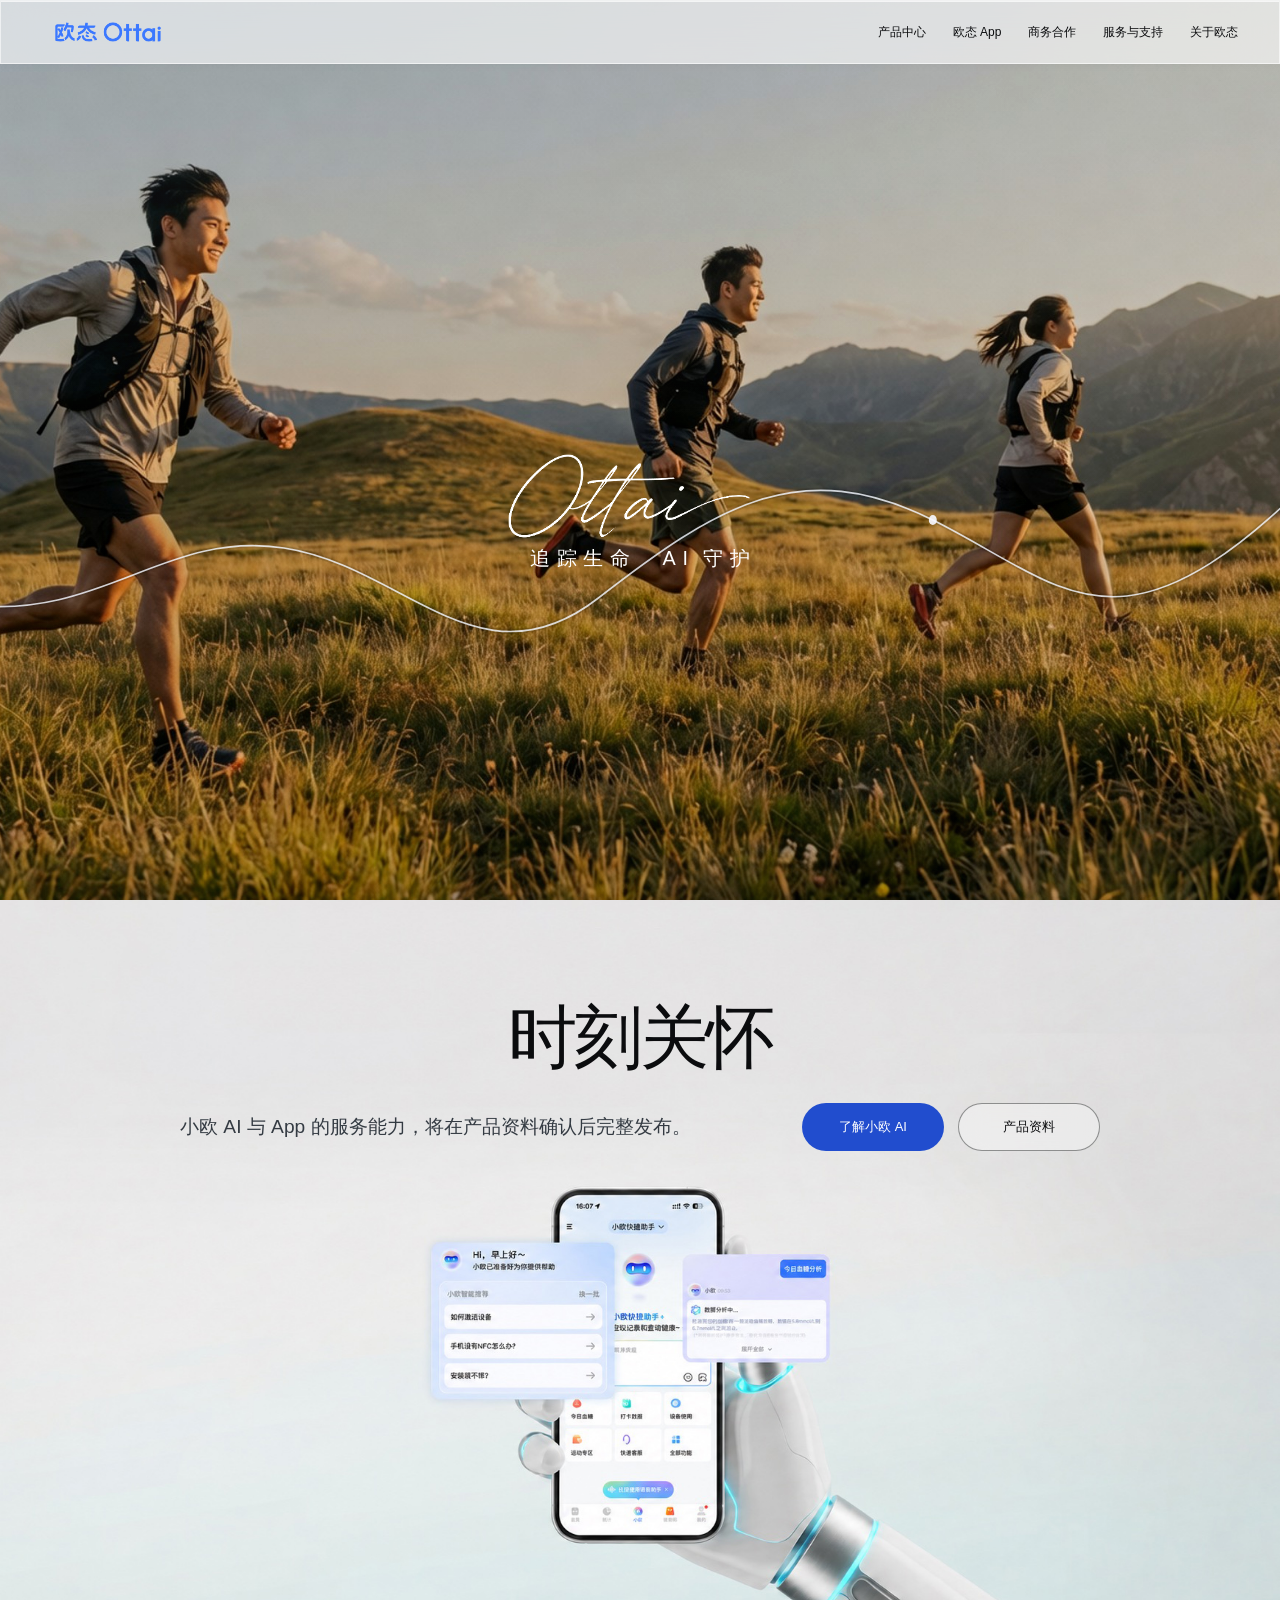
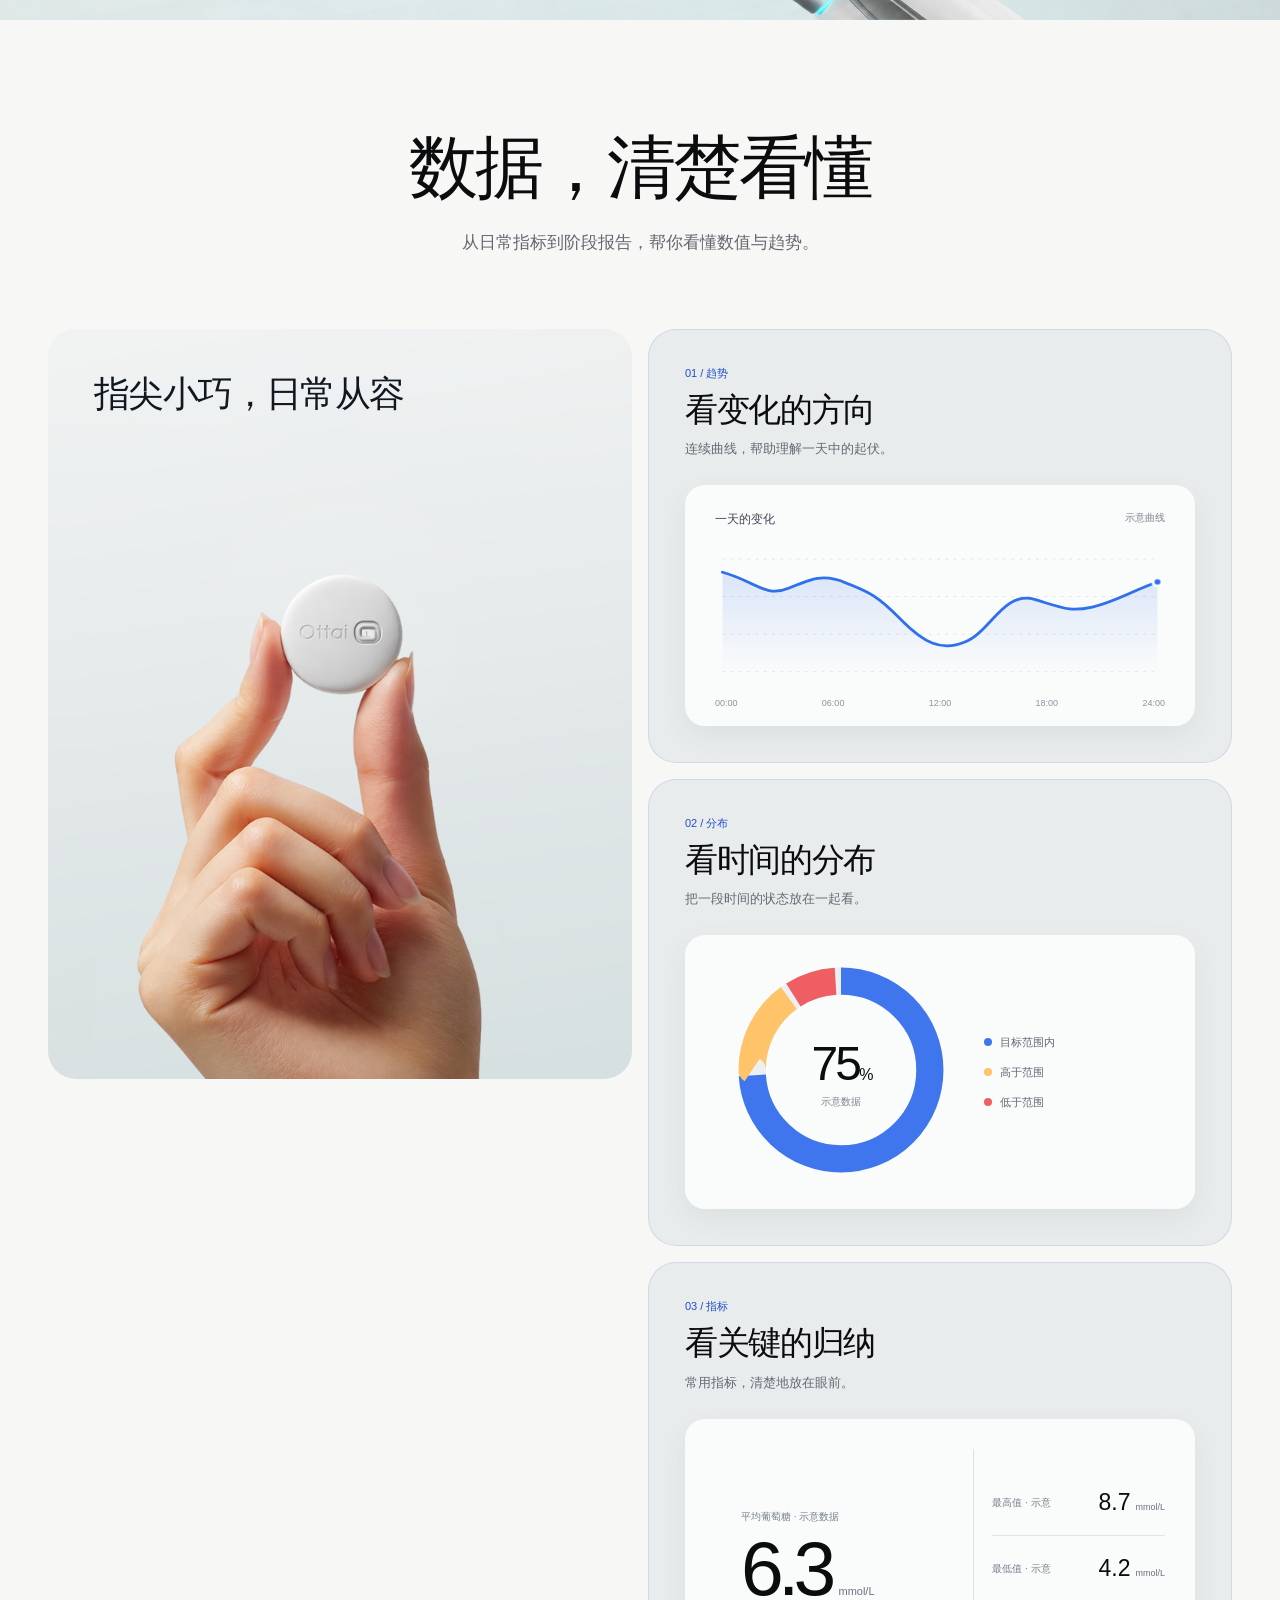
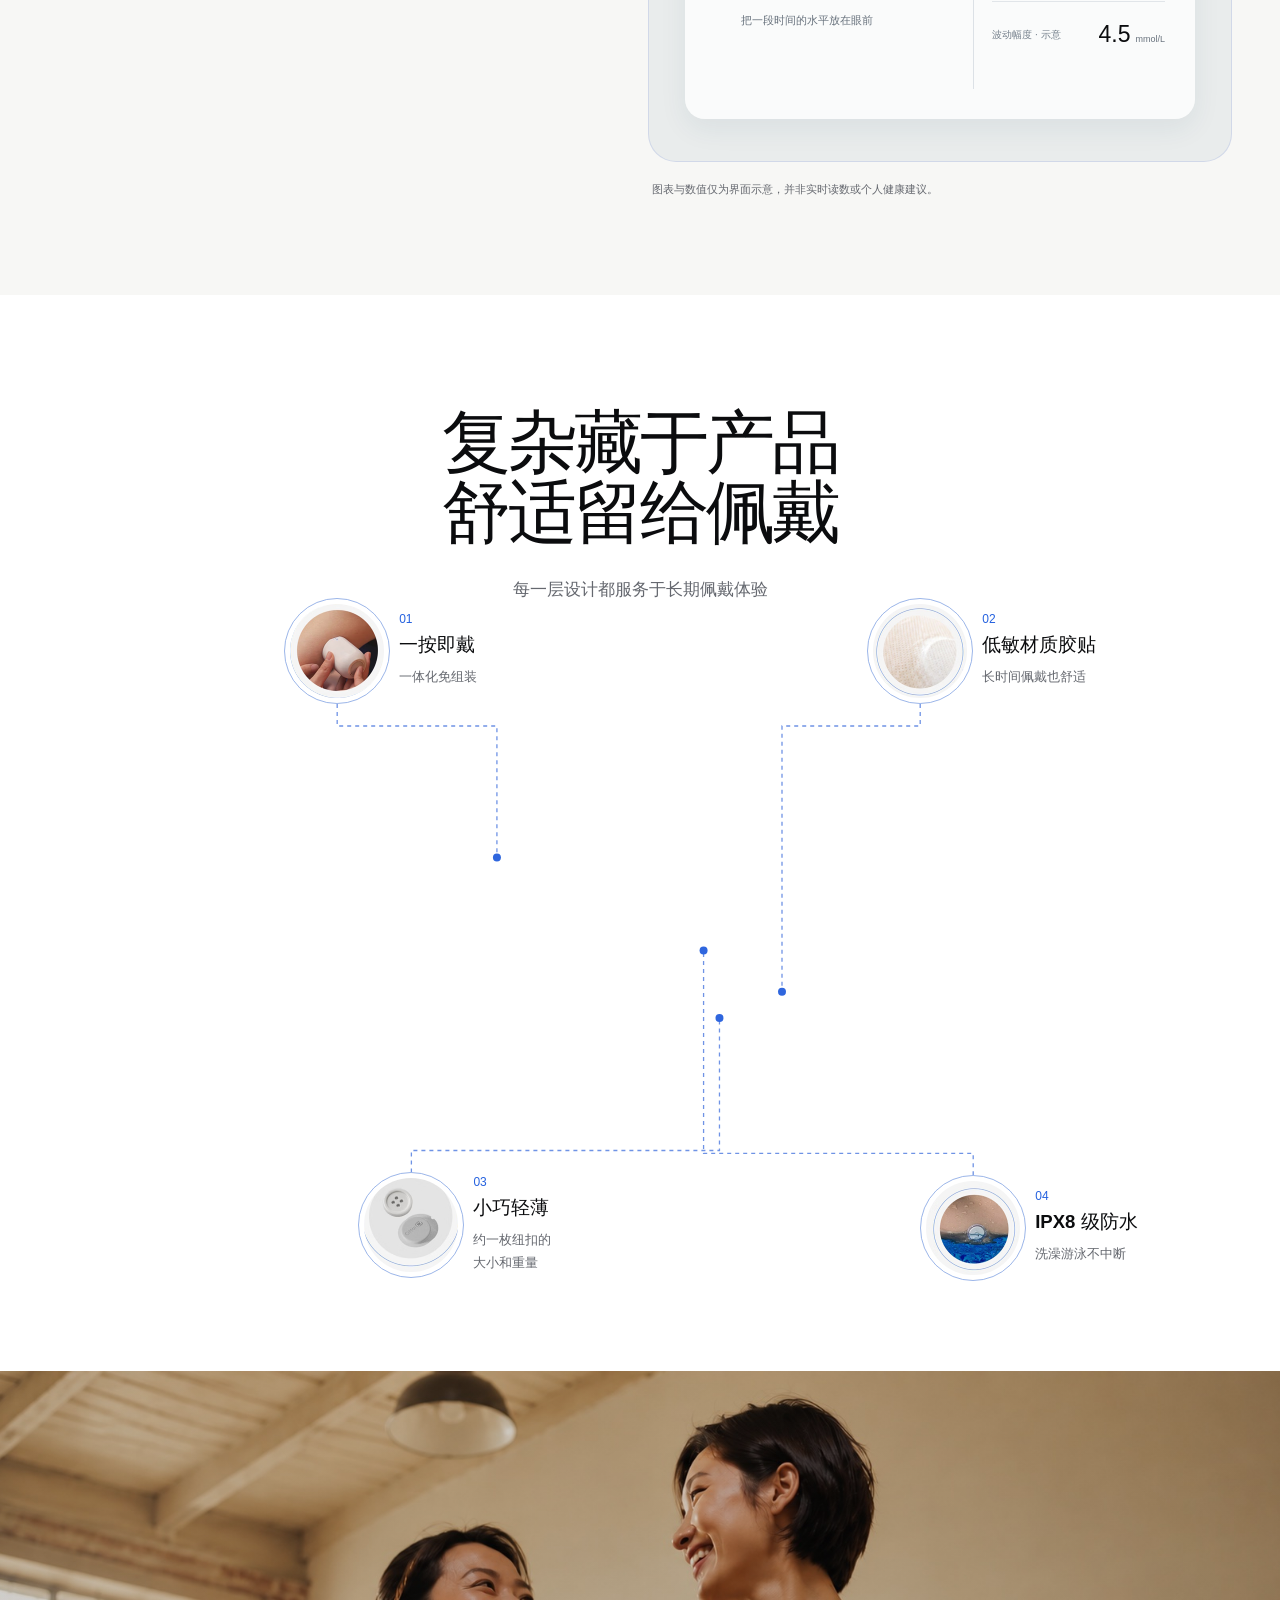
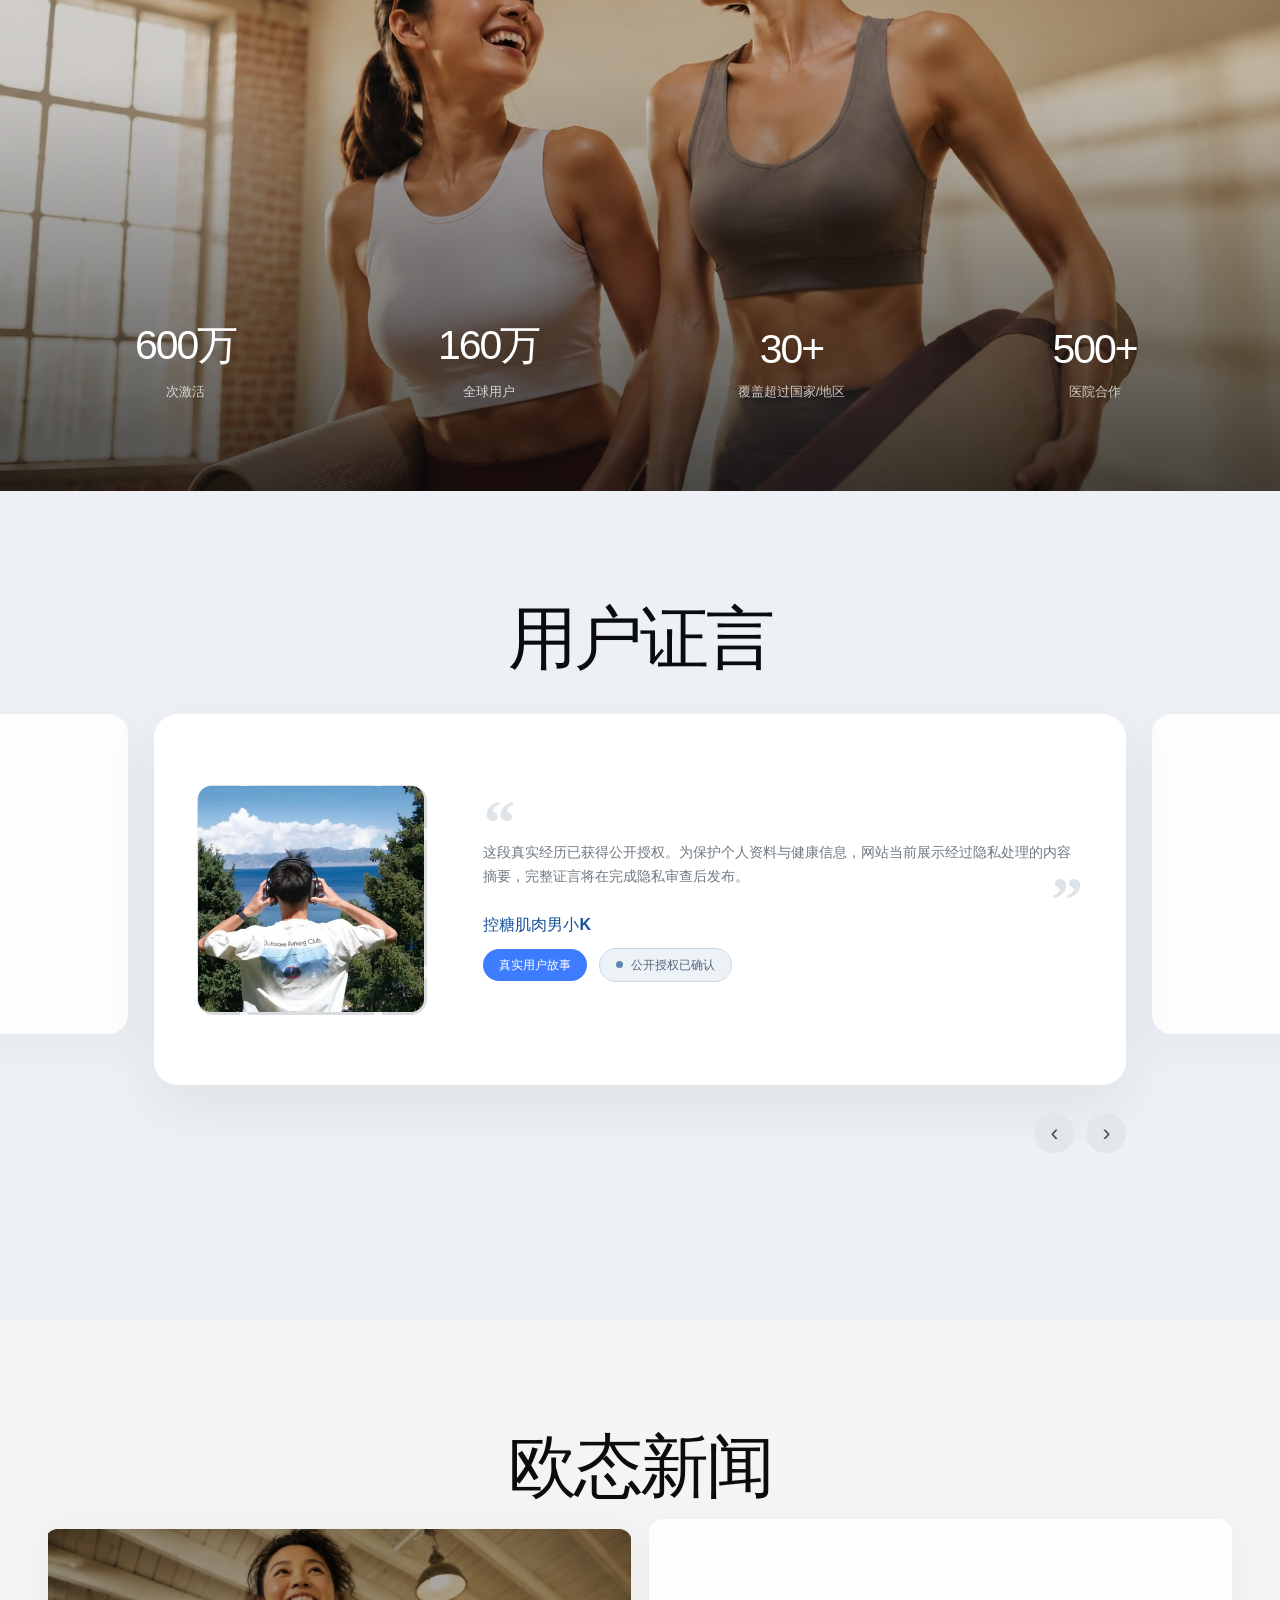
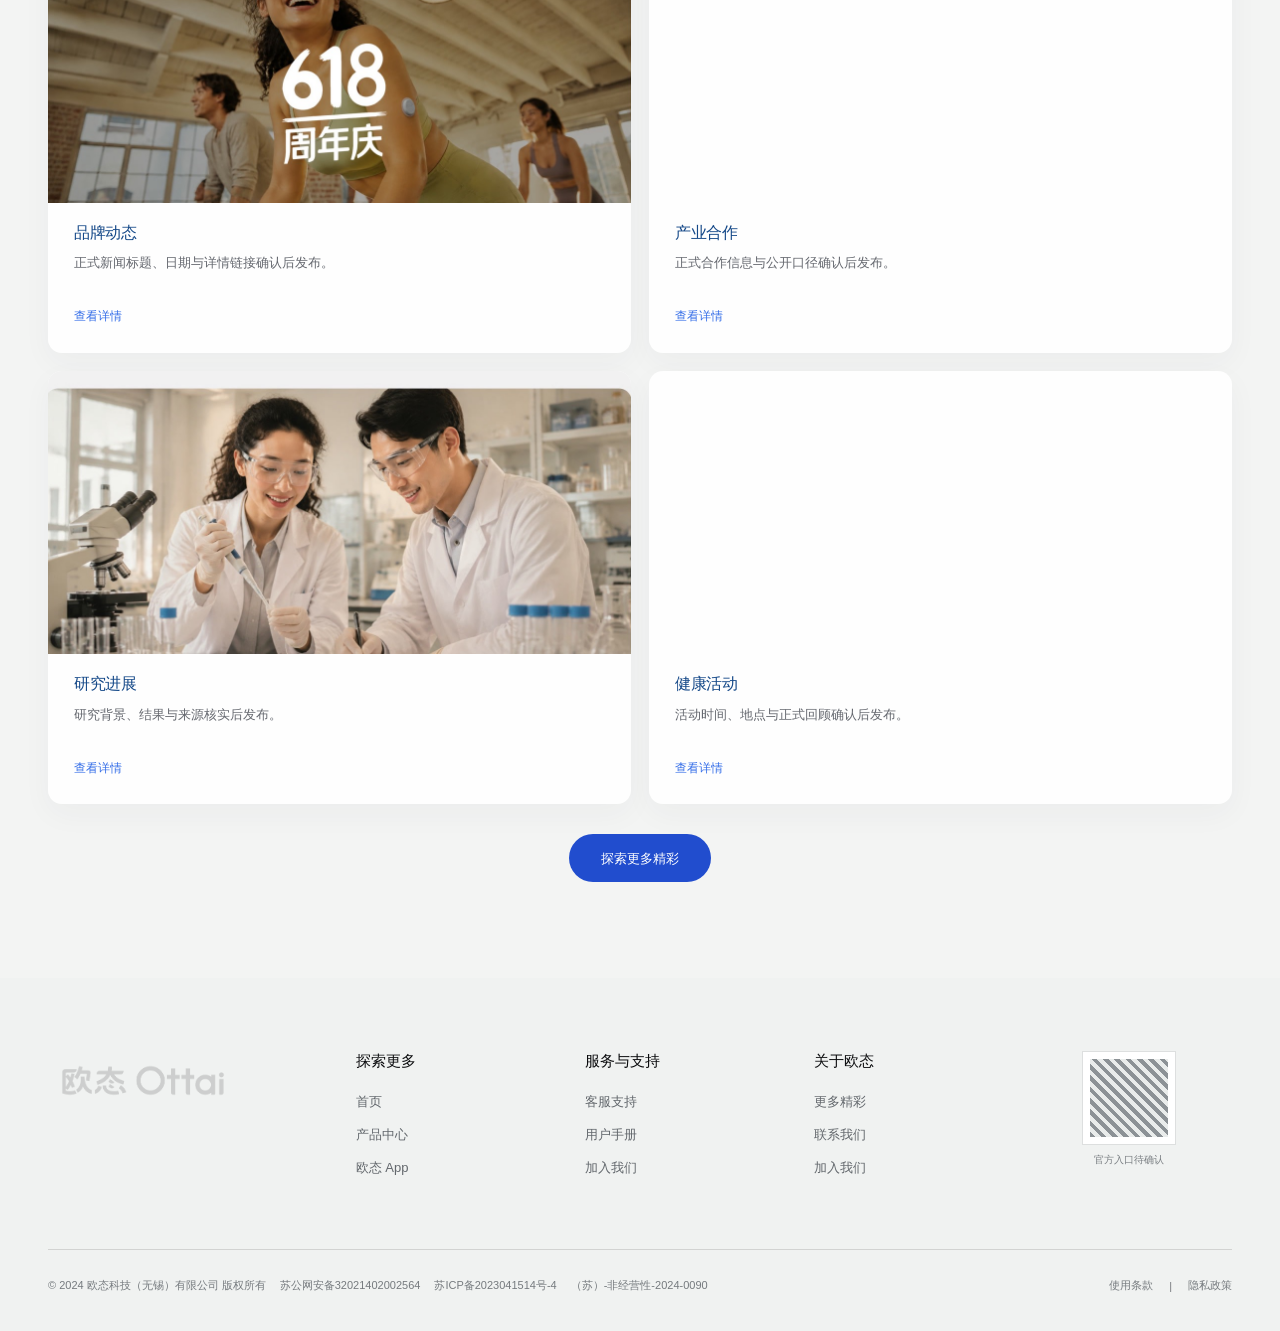
==== commit 06bab915: "Fix care section typography" ====
--- a/index.html
+++ b/index.html
@@ -10,7 +10,7 @@
   <link rel="icon" href="data:,">
   <link rel="preload" as="image" href="./assets/homepage-cover.jpg" fetchpriority="high">
   <link rel="preload" as="image" href="./assets/ottai-wordmark-reference.png">
-  <link rel="stylesheet" href="./styles.css?v=20260928-9">
+  <link rel="stylesheet" href="./styles.css?v=20260928-10">
   <script src="./app.js?v=20260928-2" defer></script>
   <script src="./product-sequence.js?v=20260924-4" defer></script>
 </head>
--- a/styles.css
+++ b/styles.css
@@ -165,9 +165,9 @@
 }
 .care-visual { position: absolute; inset: 0; background: url('./assets/ai-care-clean.jpg?v=20260928-2') center / cover no-repeat; }
 .care-content { position: relative; z-index: 1; width: min(var(--content), calc(100% - 96px)); padding-top: clamp(78px, 8vw, 132px); text-align: left; }
-.care-content h2 { color: #0f4a91; font-size: clamp(42px, 4.2vw, 68px); font-weight: 600; line-height: 1; letter-spacing: -.05em; }
+.care-content h2 { color: #0f4a91; font-size: clamp(42px, 4.2vw, 68px); font-weight: 600; line-height: 1; letter-spacing: -.05em; text-align: center; }
 .care-meta { width: 100%; max-width: 100%; display: flex; align-items: center; justify-content: space-between; gap: 28px; margin: 30px 0 0; text-align: left; }
-.care-content p { max-width: 580px; color: #343b43; font-size: clamp(17px, 1.5vw, 22px); }
+.care-content p { max-width: 580px; color: #343b43; font-size: clamp(17px, 1.5vw, 22px); text-wrap: balance; }
 .care-actions { display: flex; flex: 0 0 auto; justify-content: flex-end; gap: 14px; margin-left: auto; }
 
 .report { background: var(--paper); }
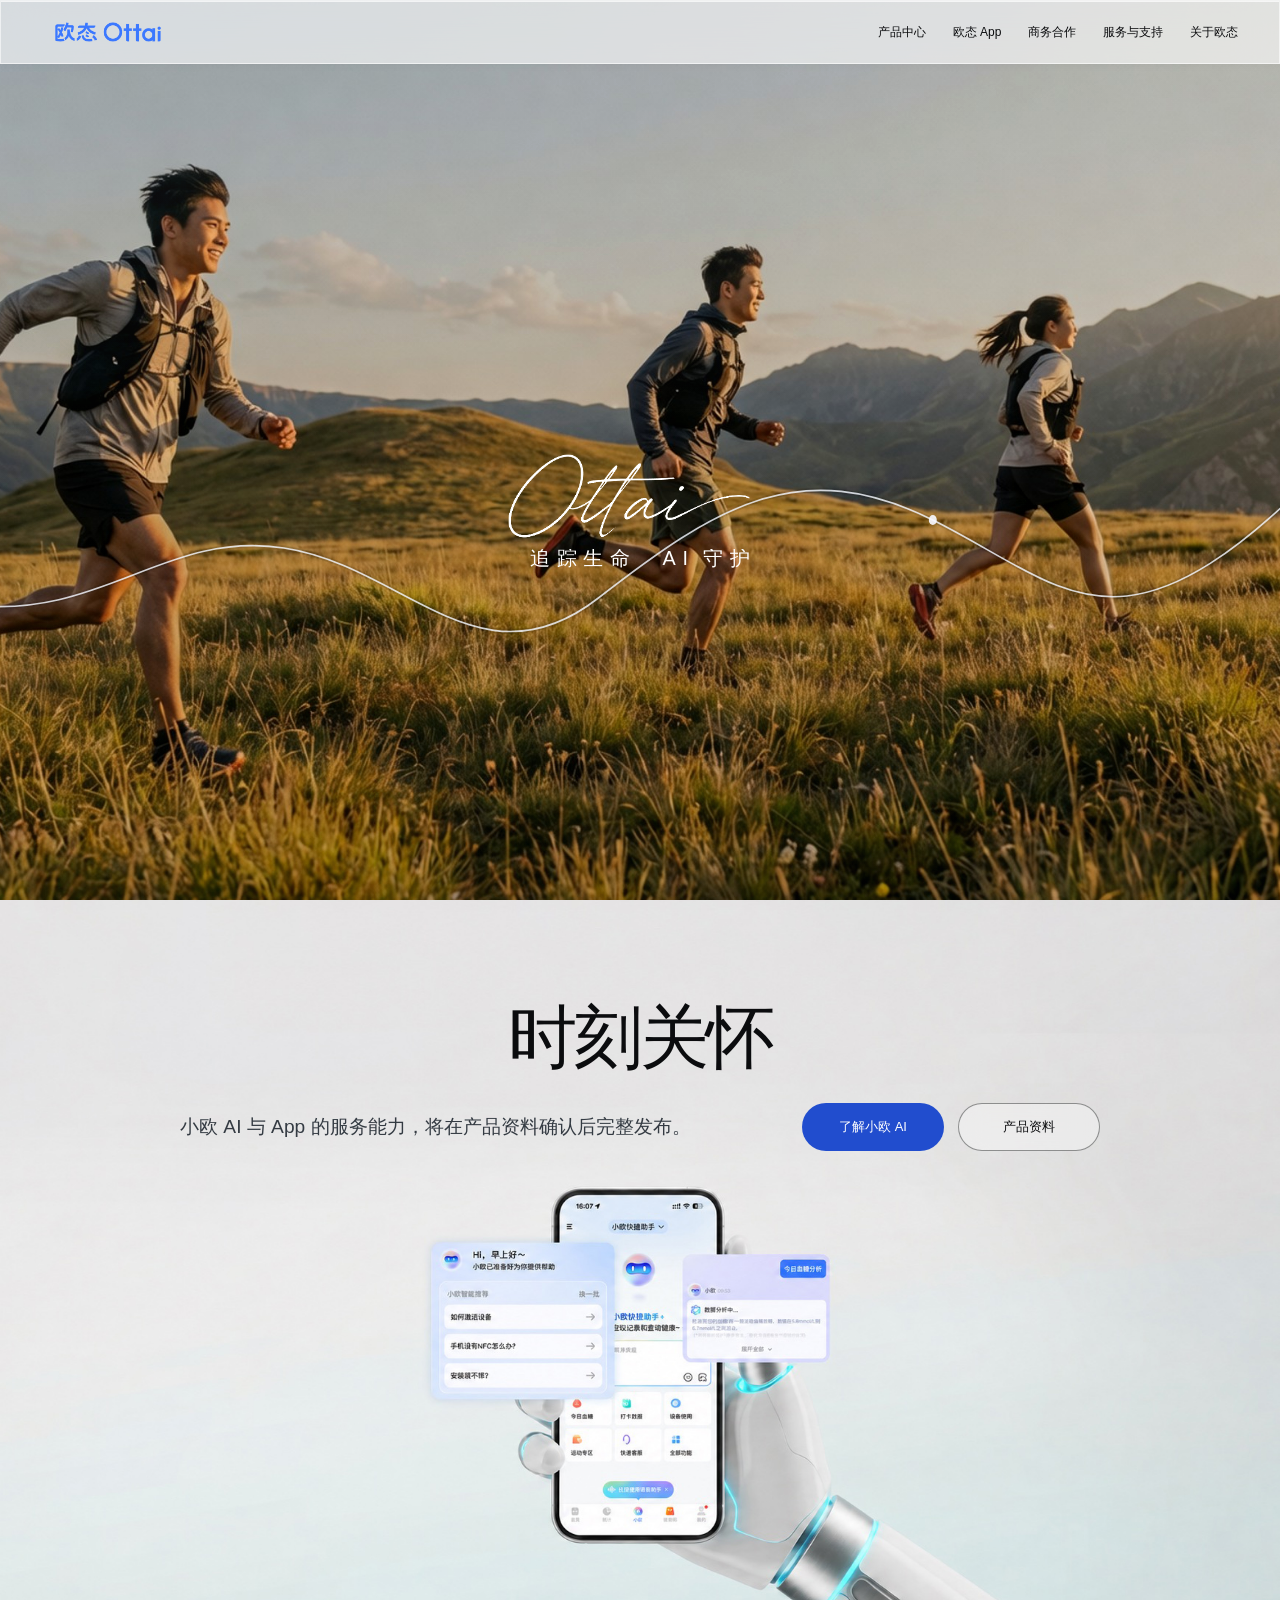
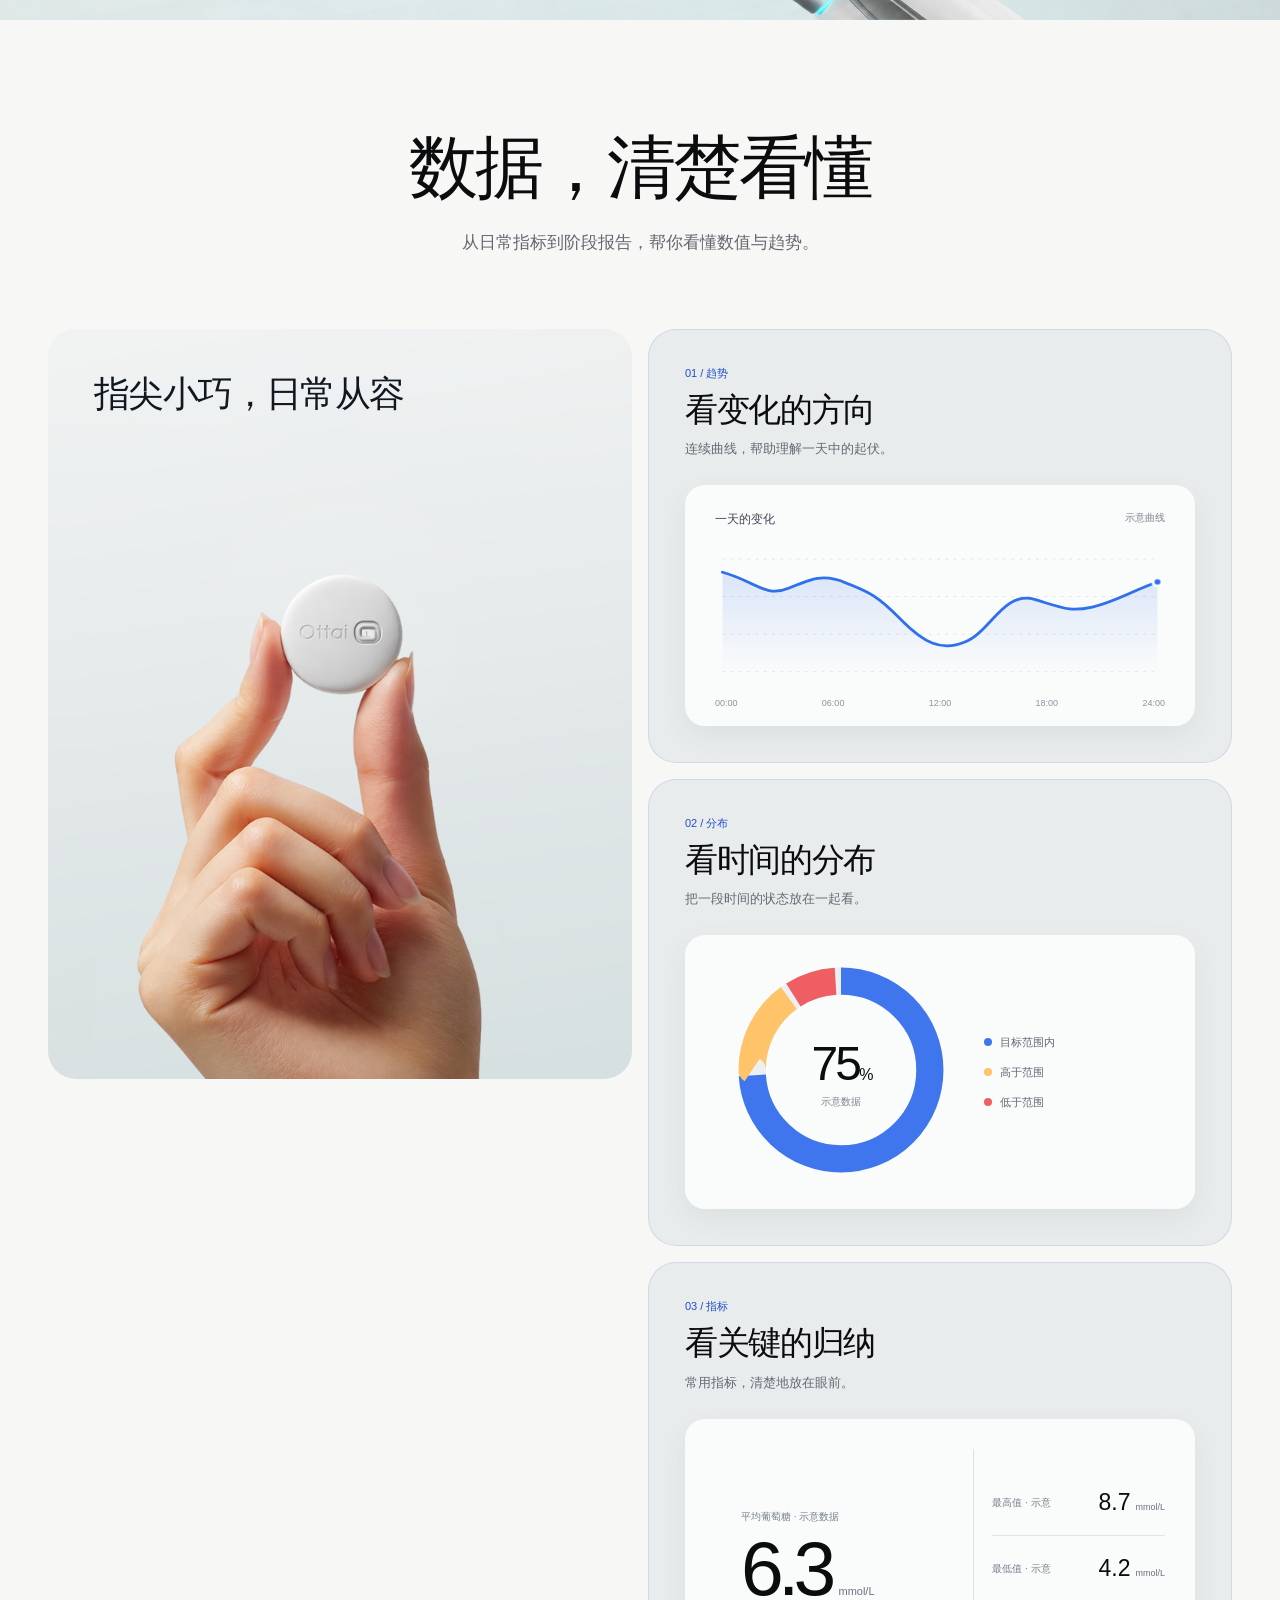
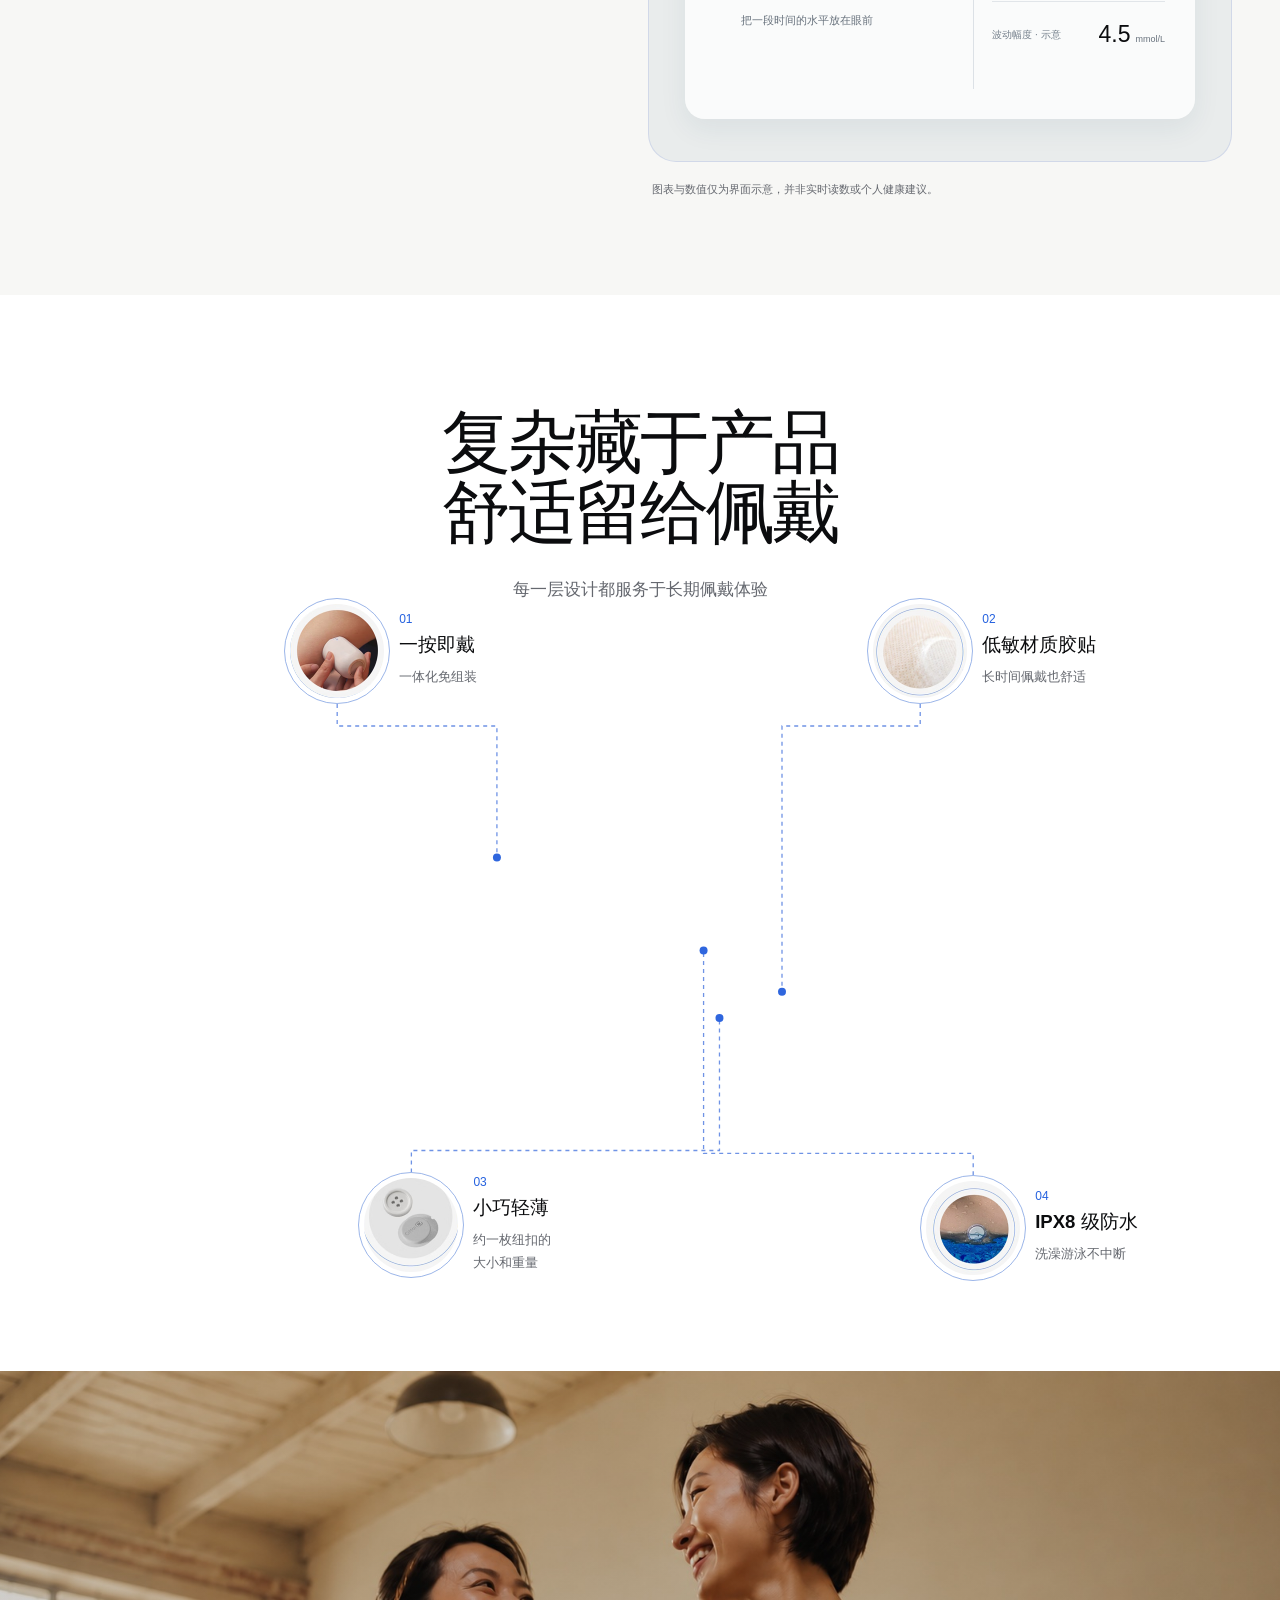
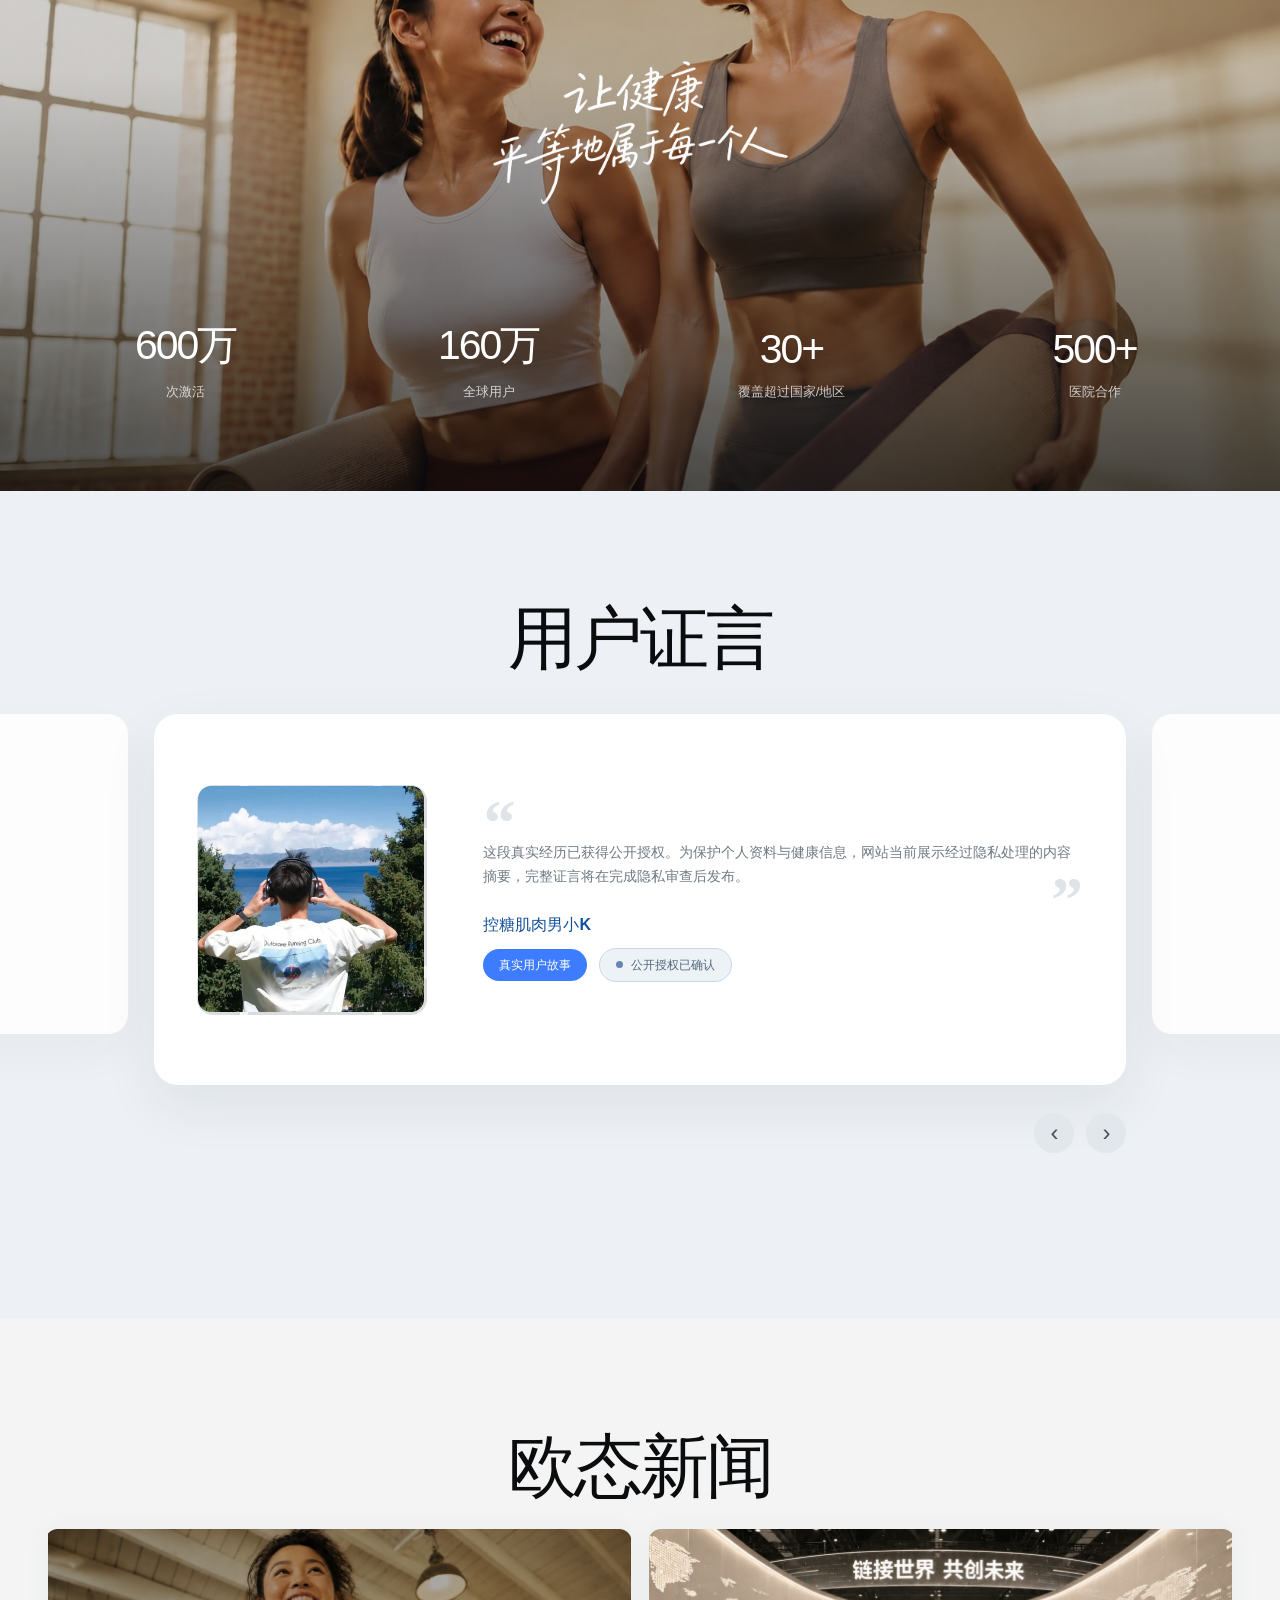
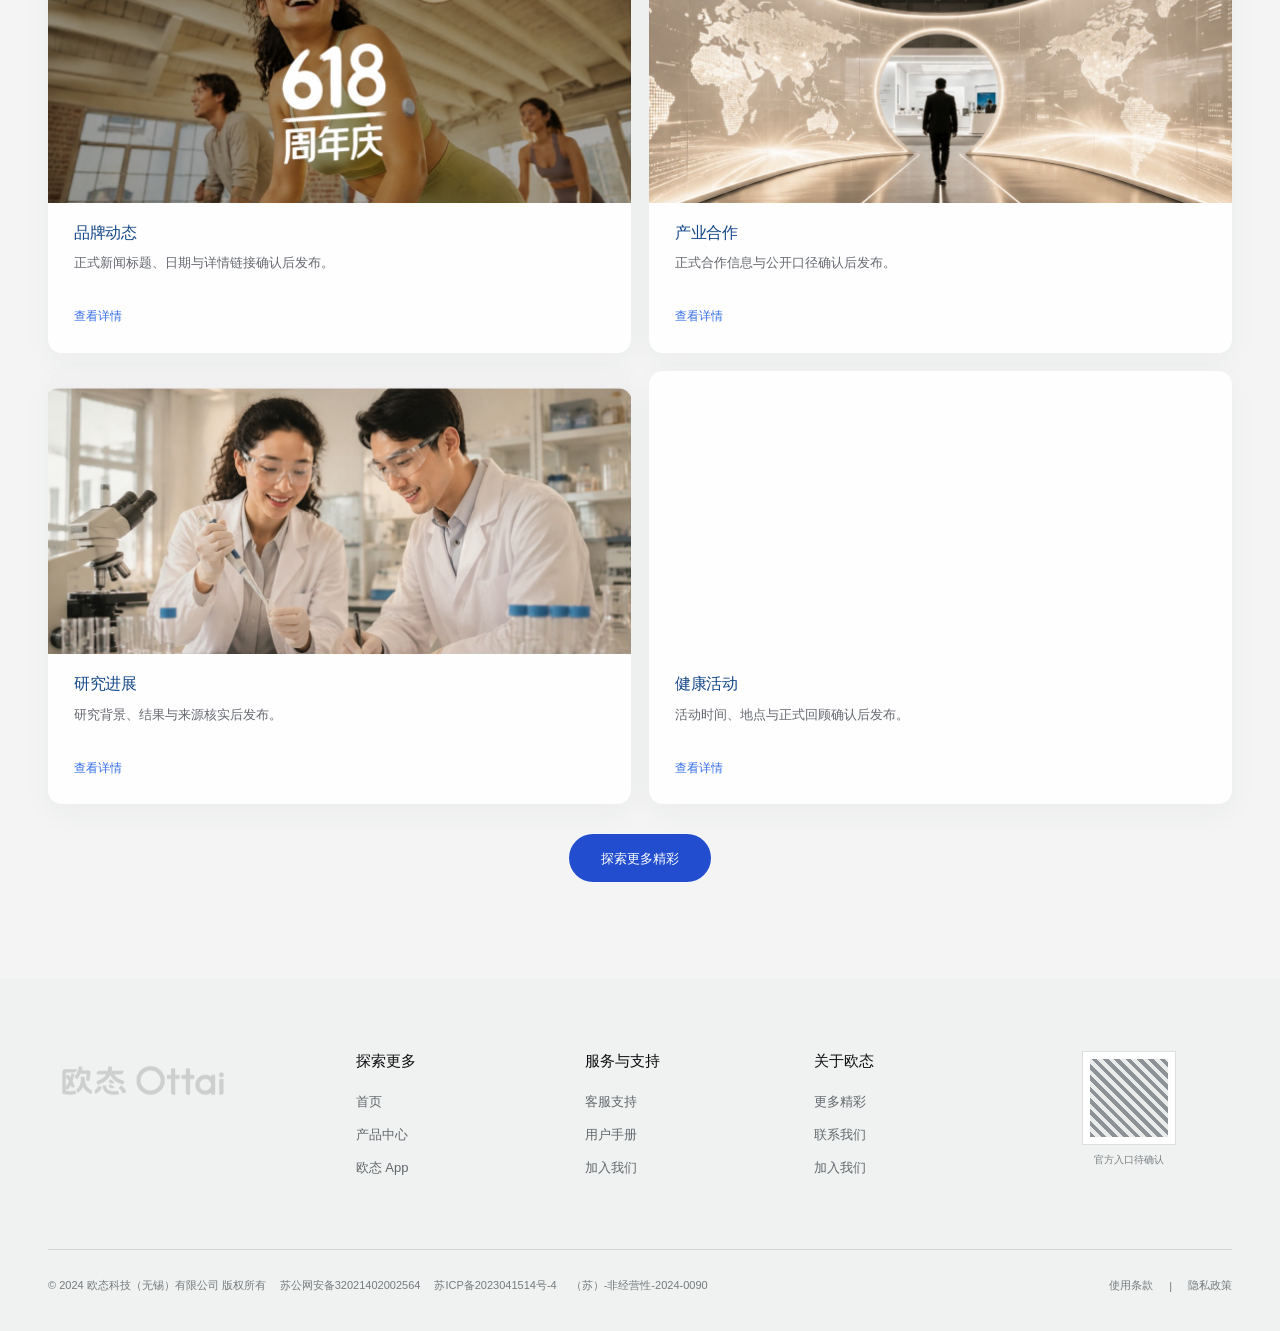
==== commit 647cb4c7: "Center mobile care copy" ====
--- a/index.html
+++ b/index.html
@@ -10,7 +10,7 @@
   <link rel="icon" href="data:,">
   <link rel="preload" as="image" href="./assets/homepage-cover.jpg" fetchpriority="high">
   <link rel="preload" as="image" href="./assets/ottai-wordmark-reference.png">
-  <link rel="stylesheet" href="./styles.css?v=20260928-10">
+  <link rel="stylesheet" href="./styles.css?v=20260928-12">
   <script src="./app.js?v=20260928-2" defer></script>
   <script src="./product-sequence.js?v=20260924-4" defer></script>
 </head>
@@ -56,7 +56,7 @@
       <div class="page-shell care-content reveal">
         <h2 id="care-title">时刻关怀</h2>
         <div class="care-meta">
-          <p>小欧 AI 与 App 的服务能力，将在产品资料确认后完整发布。</p>
+          <p>小欧 AI 与 App 的服务能力，<span class="care-copy-tail">将在产品资料确认后完整发布。</span></p>
           <div class="care-actions">
             <a class="button button-blue" href="./app.html">了解小欧 AI</a>
             <a class="button button-ghost" href="./product.html">产品资料</a>
--- a/styles.css
+++ b/styles.css
@@ -645,9 +645,10 @@
   .care { min-height: 620px; padding: 0; }
   .care-content { display: block; padding-top: 48px; text-align: left; }
   .care-content h2 { line-height: 1.05; }
-  .care-meta { width: 100%; align-items: stretch; gap: 16px; margin-top: 18px; }
-  .care-content p { max-width: 340px; margin: 0; font-size: 15px; line-height: 1.6; }
-  .care-actions { width: min(100%, 300px); display: grid; grid-template-columns: minmax(0, 1fr) minmax(0, .84fr); gap: 8px; margin: 0 0 0 auto; }
+  .care-meta { width: 100%; align-items: center; gap: 16px; margin-top: 18px; }
+  .care-content p { width: min(100%, 340px); max-width: none; margin: 0; font-size: 15px; line-height: 1.6; text-align: center; text-wrap: normal; }
+  .care-copy-tail { display: block; white-space: nowrap; }
+  .care-actions { width: min(100%, 340px); display: grid; grid-template-columns: repeat(2, minmax(0, 1fr)); align-self: center; gap: 8px; margin: 0; }
   .care-actions .button { width: 100%; min-width: 0; min-height: 44px; padding-inline: 14px; }
   .brand-story { min-height: 520px; }
   .brand-story-photo { object-position: 61% center; }
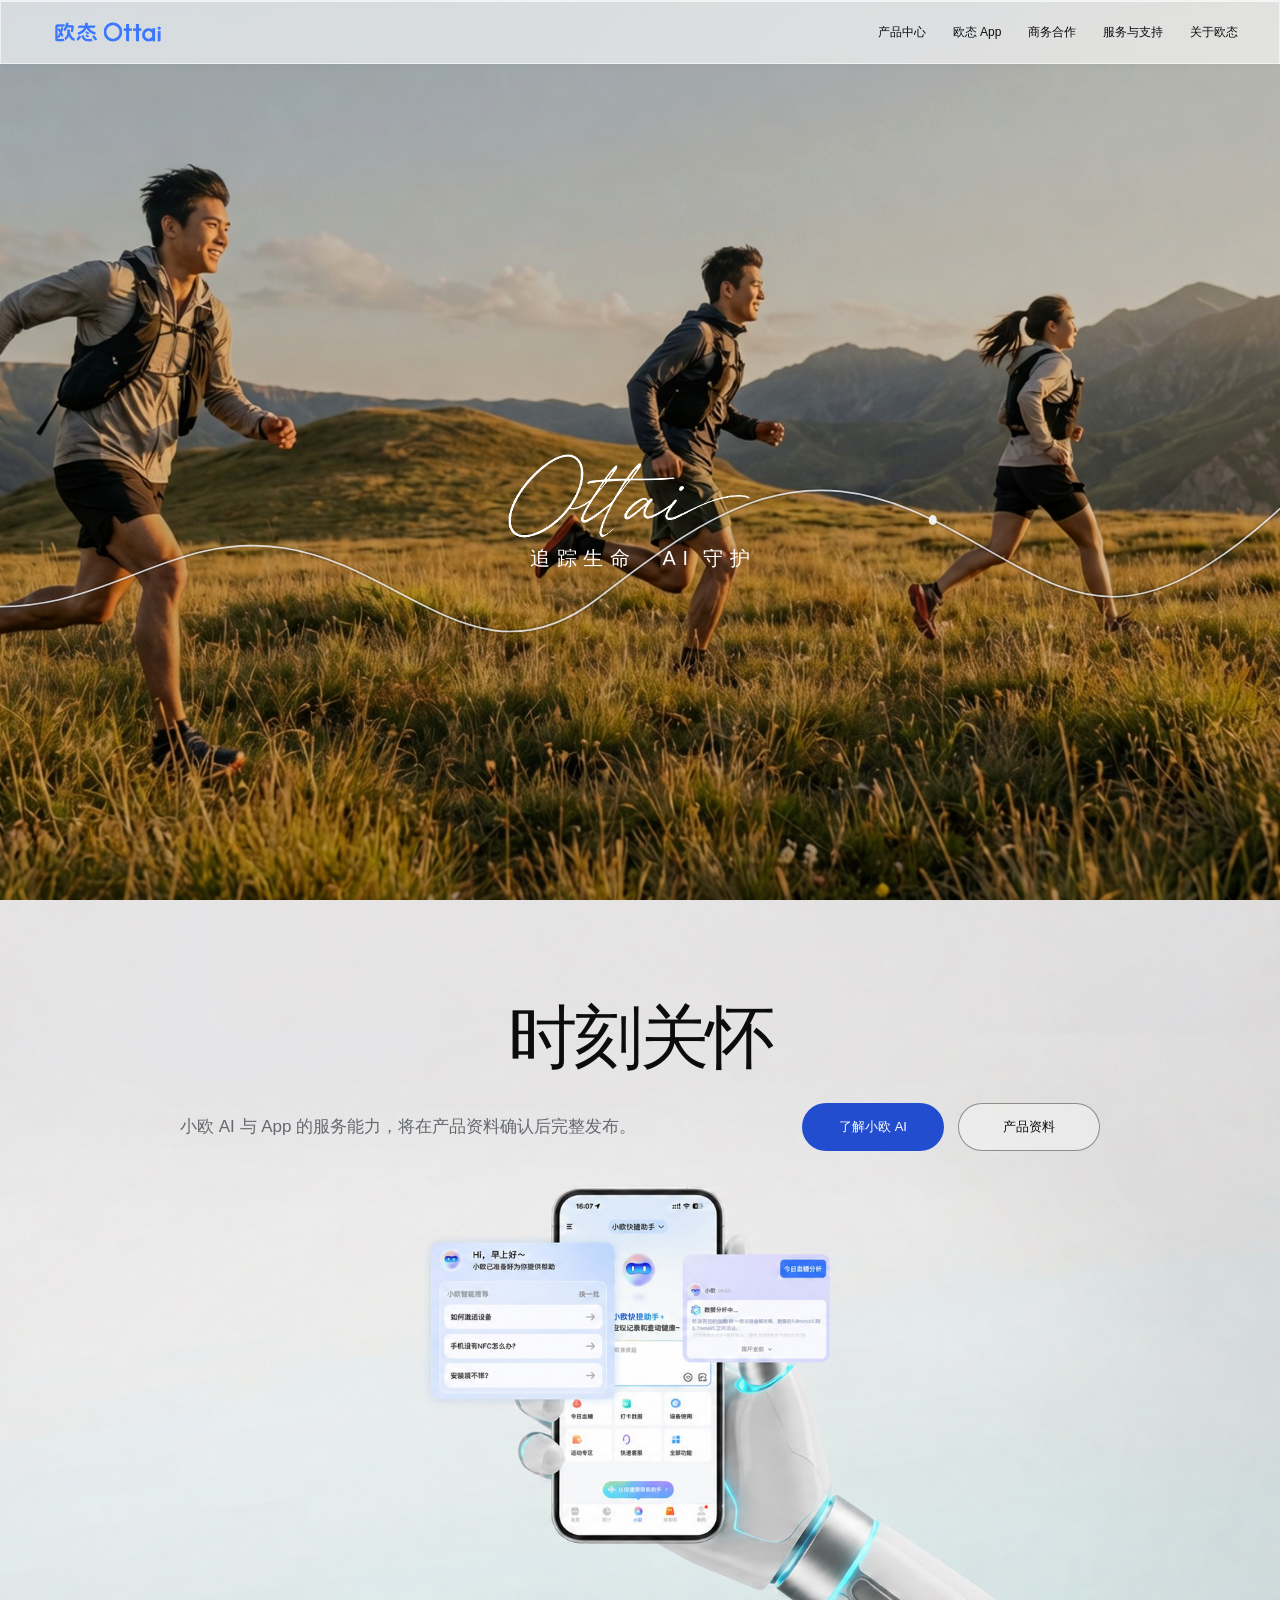
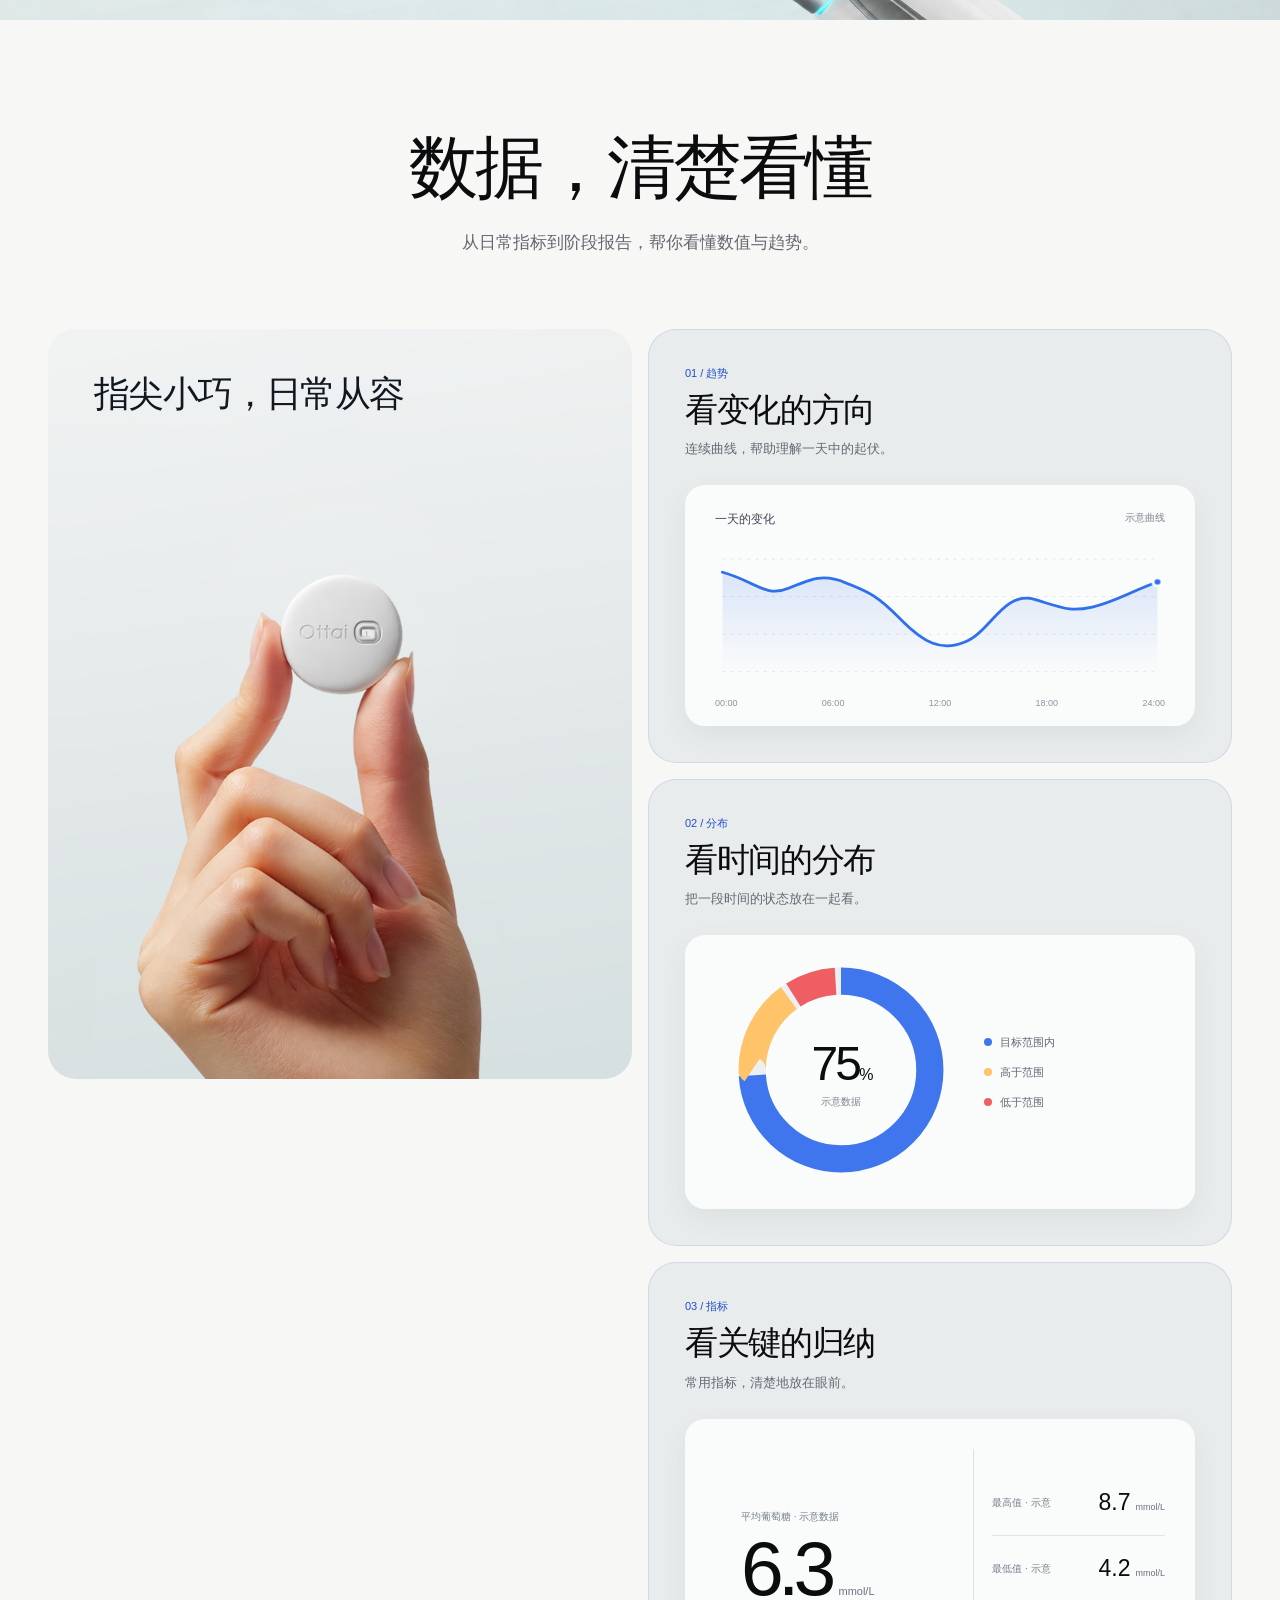
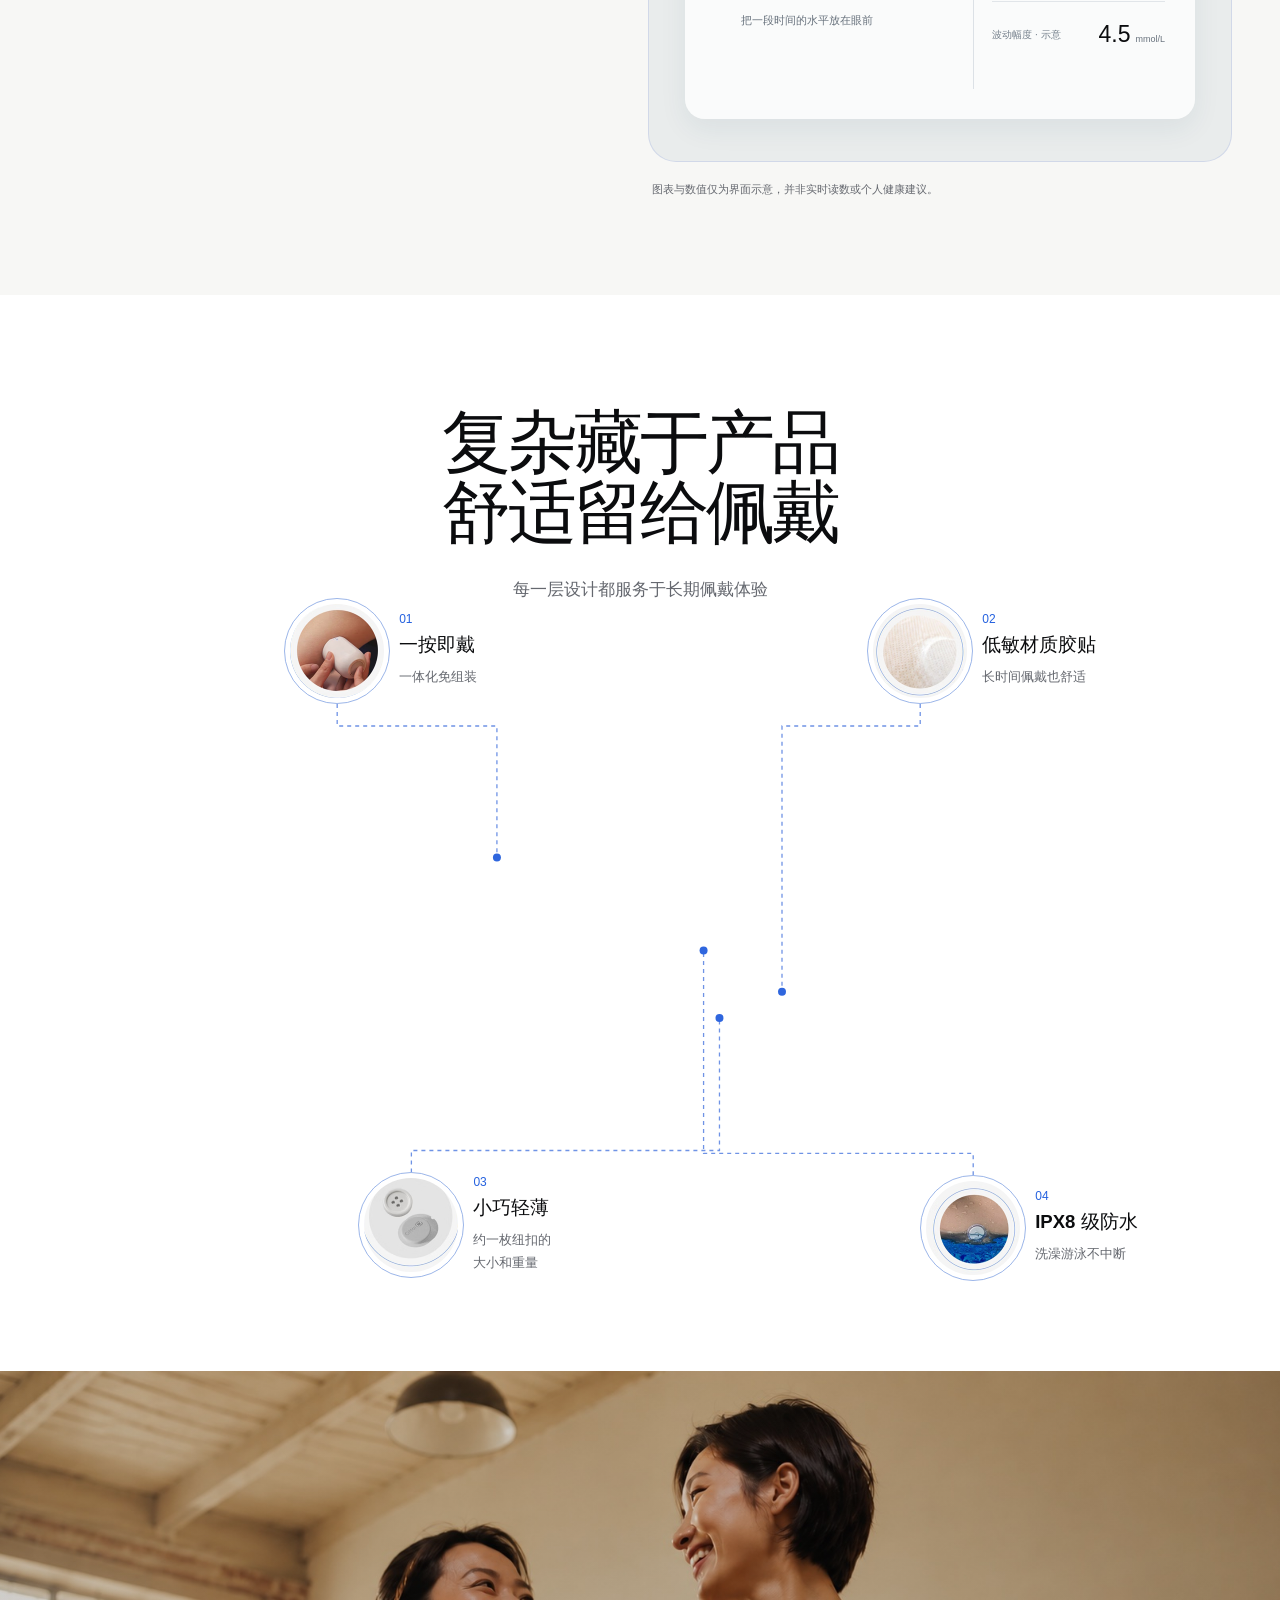
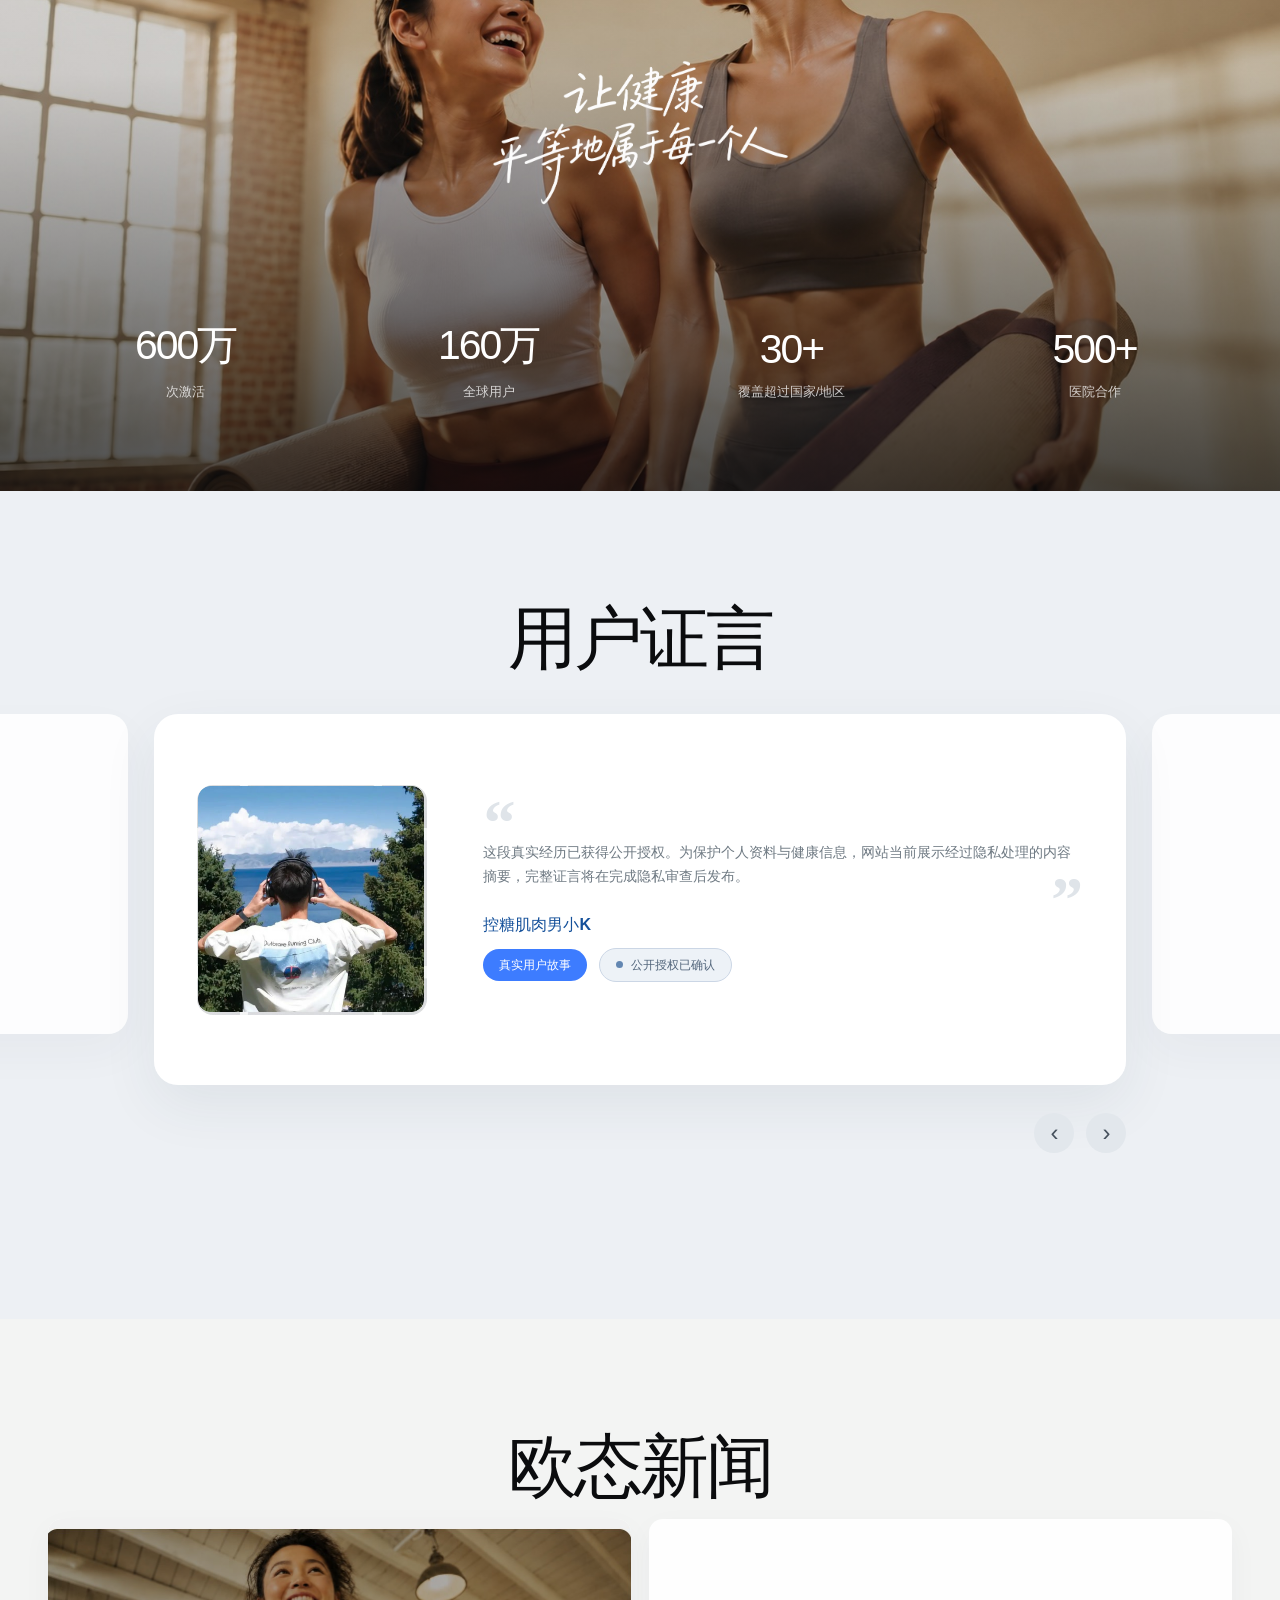
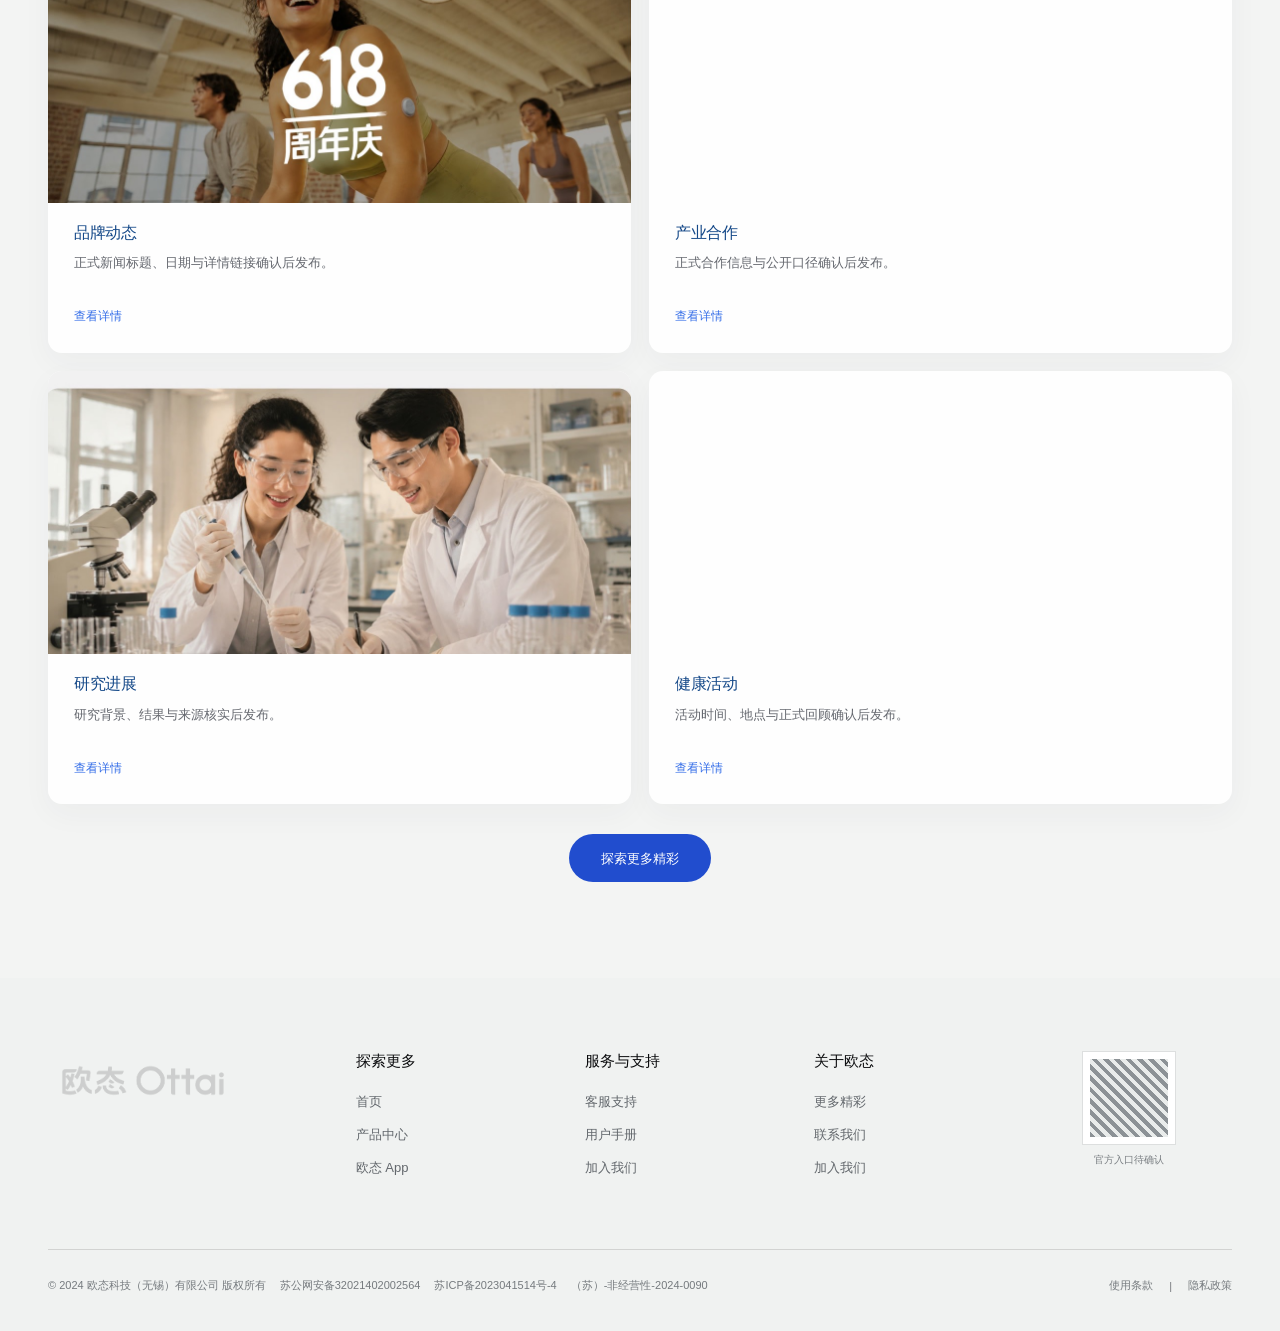
==== commit 153d7cee: "Unify care copy typography" ====
--- a/index.html
+++ b/index.html
@@ -10,7 +10,7 @@
   <link rel="icon" href="data:,">
   <link rel="preload" as="image" href="./assets/homepage-cover.jpg" fetchpriority="high">
   <link rel="preload" as="image" href="./assets/ottai-wordmark-reference.png">
-  <link rel="stylesheet" href="./styles.css?v=20260928-12">
+  <link rel="stylesheet" href="./styles.css?v=20260928-13">
   <script src="./app.js?v=20260928-2" defer></script>
   <script src="./product-sequence.js?v=20260924-4" defer></script>
 </head>
--- a/styles.css
+++ b/styles.css
@@ -167,7 +167,7 @@
 .care-content { position: relative; z-index: 1; width: min(var(--content), calc(100% - 96px)); padding-top: clamp(78px, 8vw, 132px); text-align: left; }
 .care-content h2 { color: #0f4a91; font-size: clamp(42px, 4.2vw, 68px); font-weight: 600; line-height: 1; letter-spacing: -.05em; text-align: center; }
 .care-meta { width: 100%; max-width: 100%; display: flex; align-items: center; justify-content: space-between; gap: 28px; margin: 30px 0 0; text-align: left; }
-.care-content p { max-width: 580px; color: #343b43; font-size: clamp(17px, 1.5vw, 22px); text-wrap: balance; }
+.care-content p { max-width: 580px; text-wrap: balance; }
 .care-actions { display: flex; flex: 0 0 auto; justify-content: flex-end; gap: 14px; margin-left: auto; }
 
 .report { background: var(--paper); }
@@ -646,7 +646,7 @@
   .care-content { display: block; padding-top: 48px; text-align: left; }
   .care-content h2 { line-height: 1.05; }
   .care-meta { width: 100%; align-items: center; gap: 16px; margin-top: 18px; }
-  .care-content p { width: min(100%, 340px); max-width: none; margin: 0; font-size: 15px; line-height: 1.6; text-align: center; text-wrap: normal; }
+  .care-content p { width: min(100%, 340px); max-width: none; margin: 0; text-align: center; text-wrap: normal; }
   .care-copy-tail { display: block; white-space: nowrap; }
   .care-actions { width: min(100%, 340px); display: grid; grid-template-columns: repeat(2, minmax(0, 1fr)); align-self: center; gap: 8px; margin: 0; }
   .care-actions .button { width: 100%; min-width: 0; min-height: 44px; padding-inline: 14px; }
